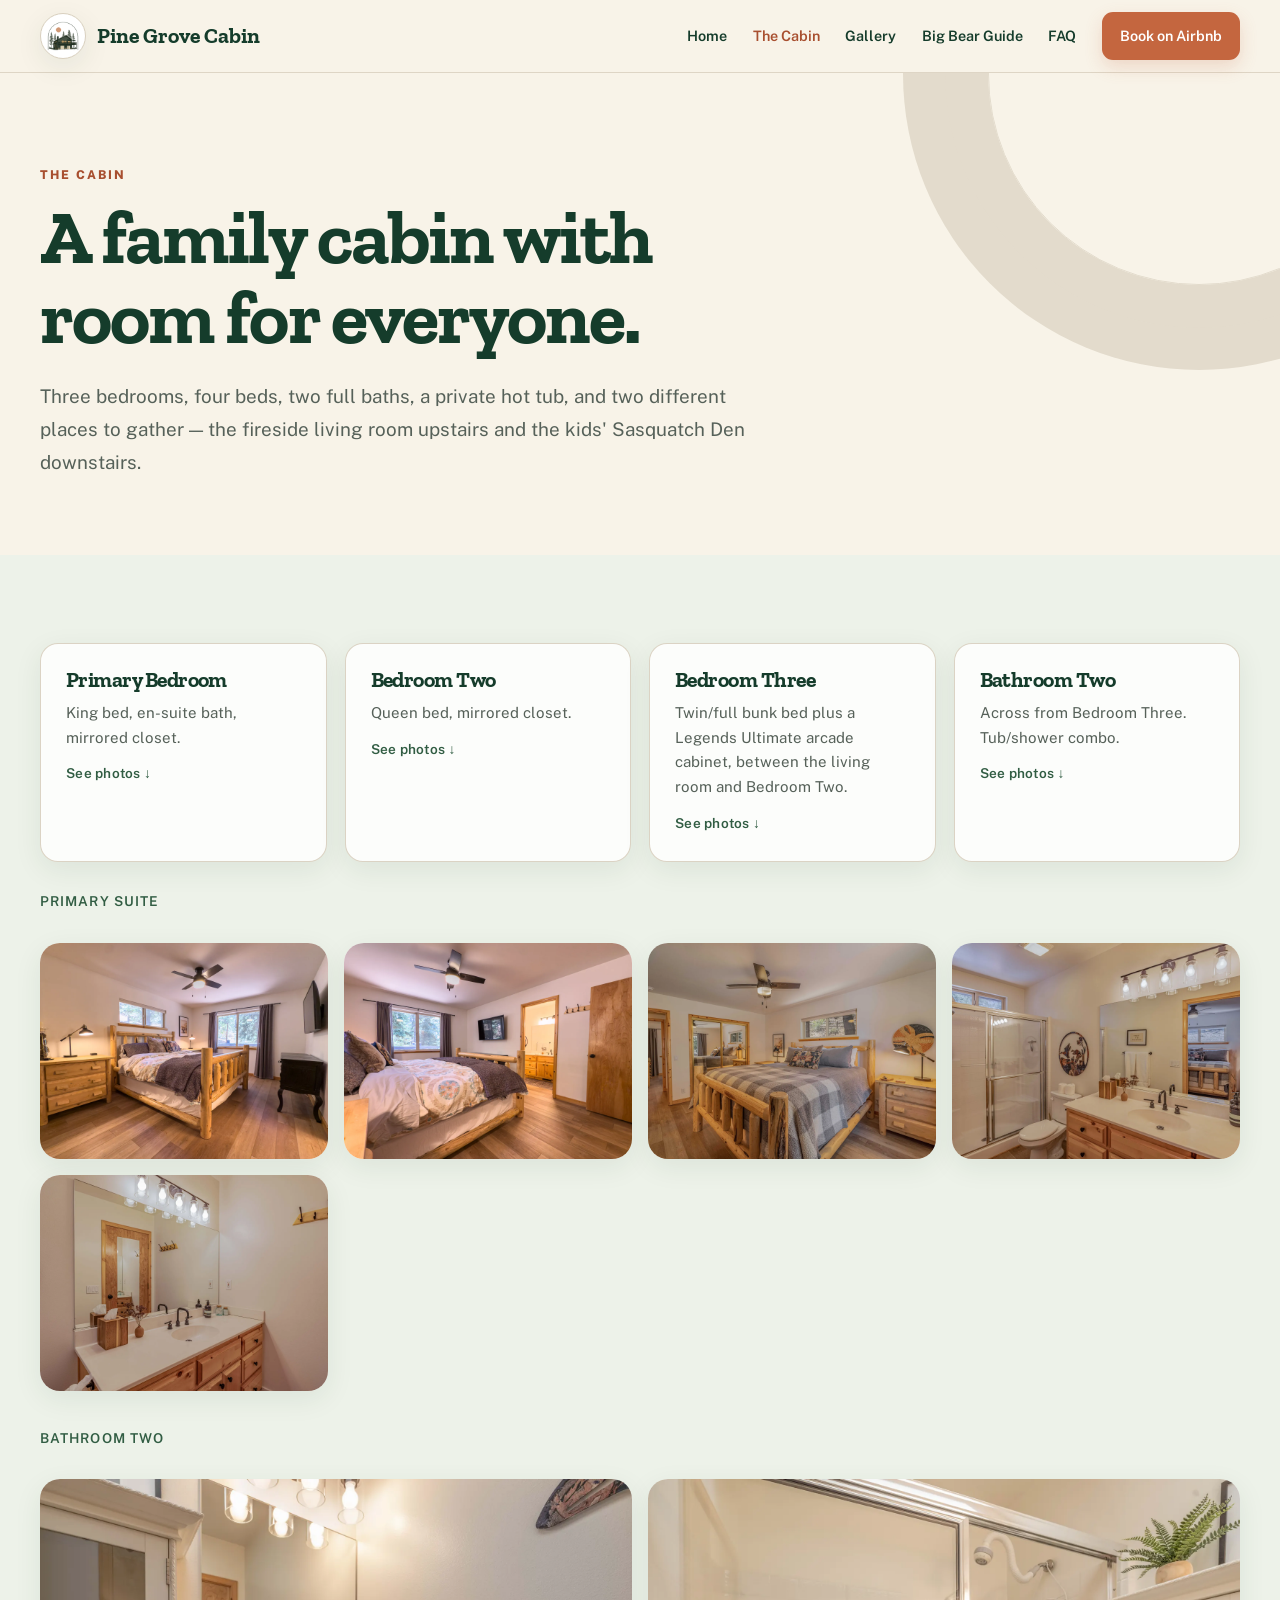
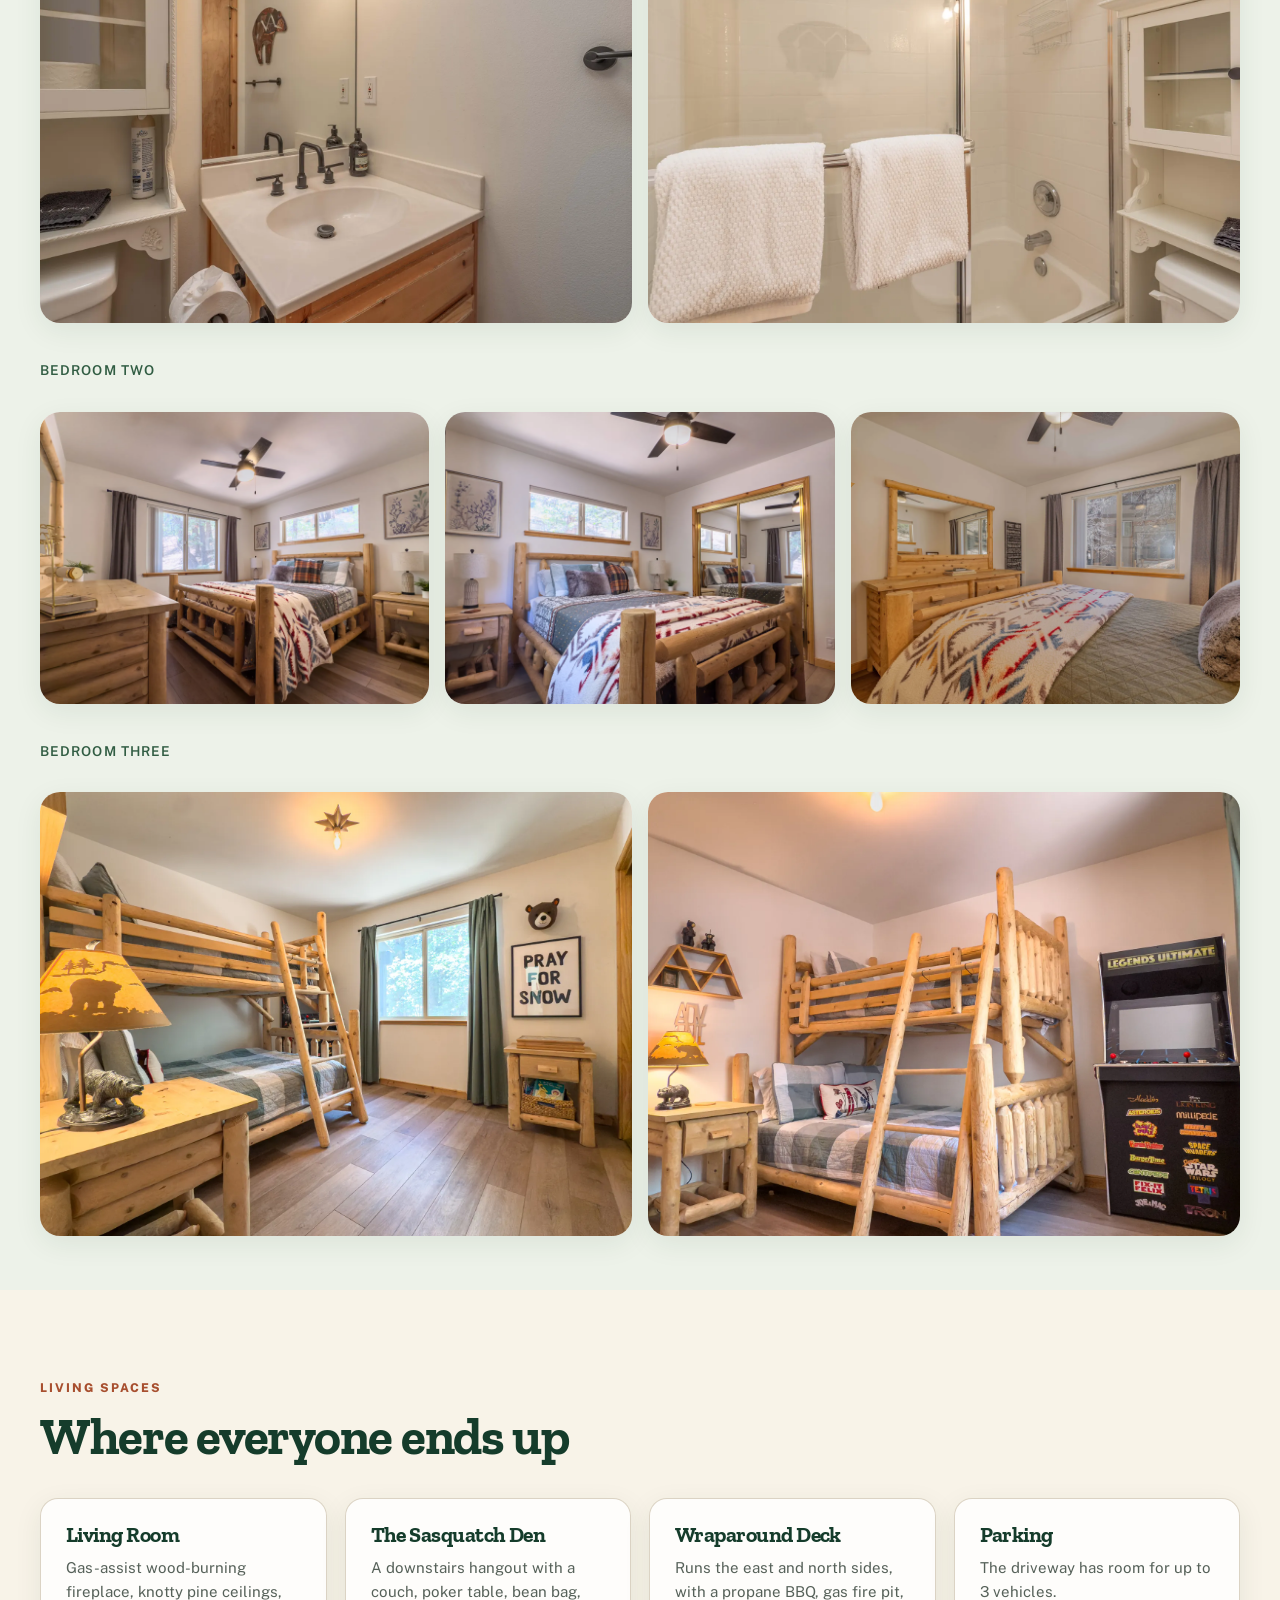
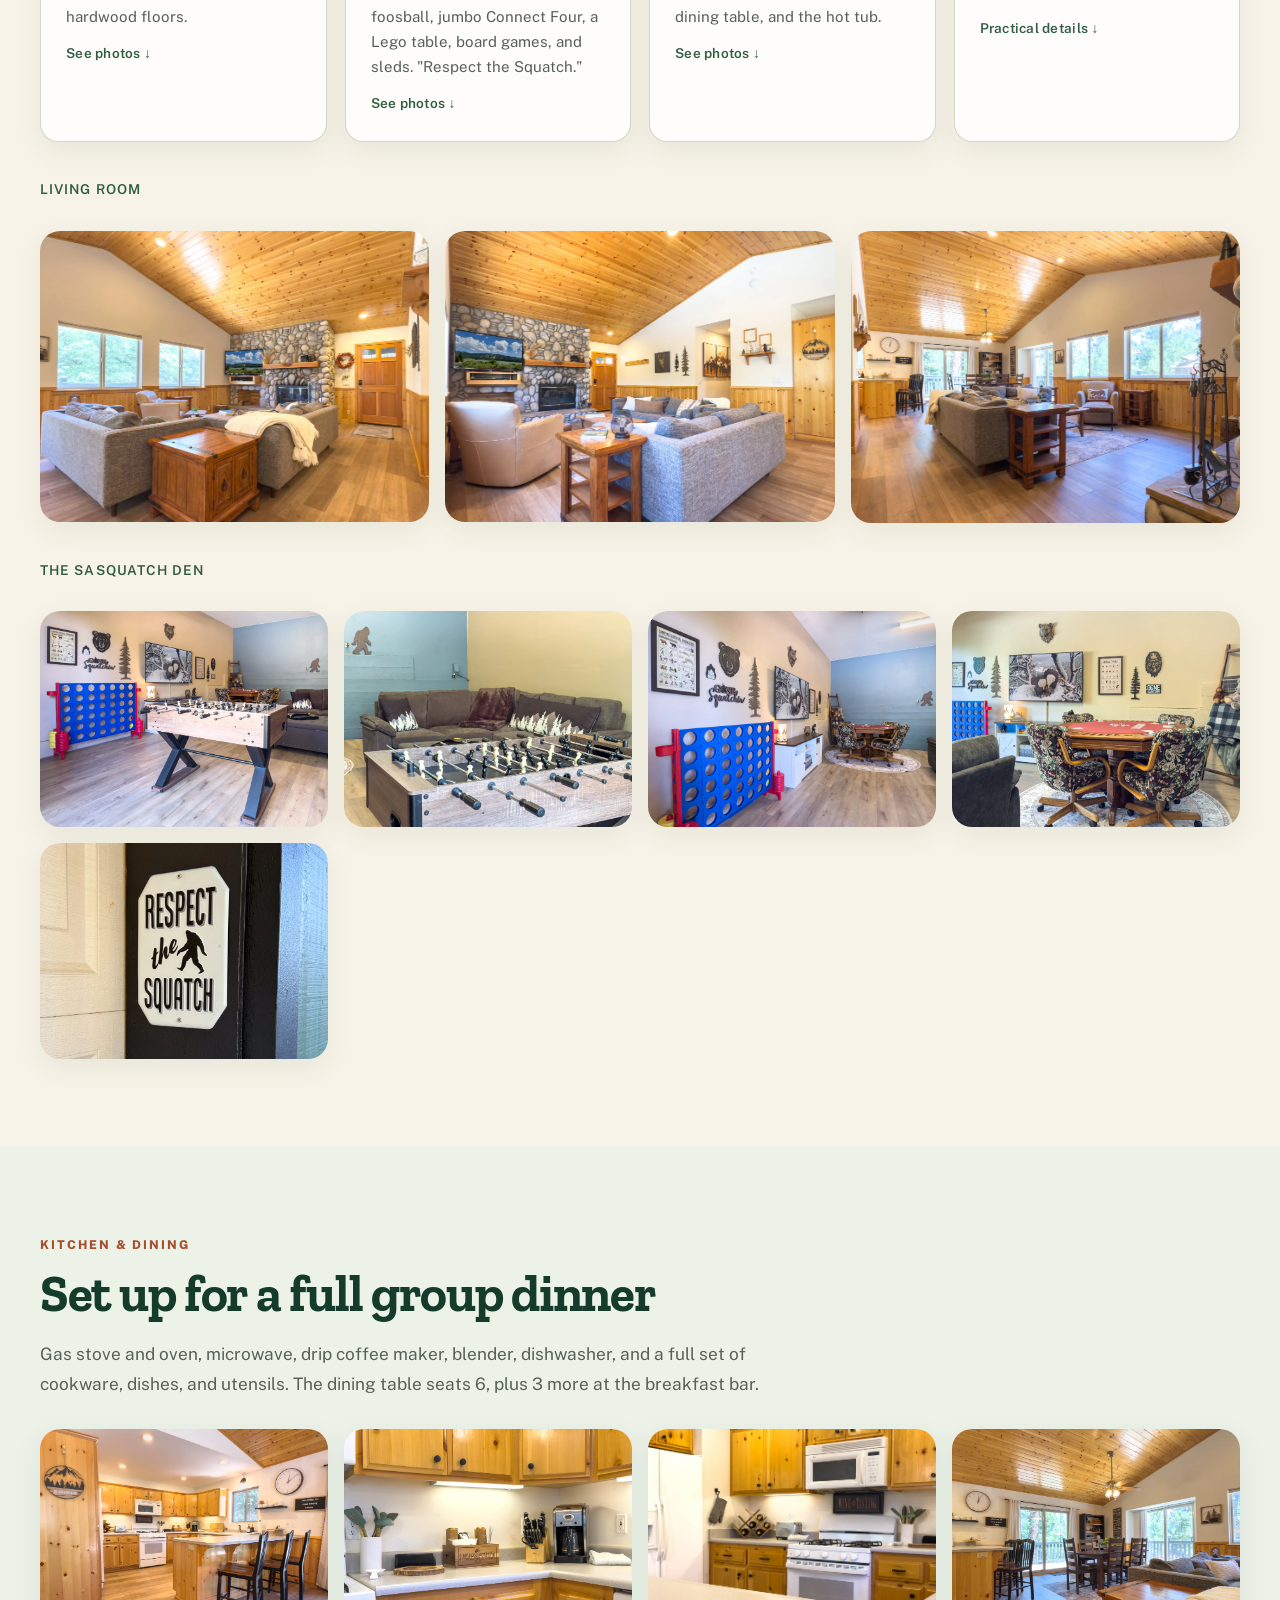
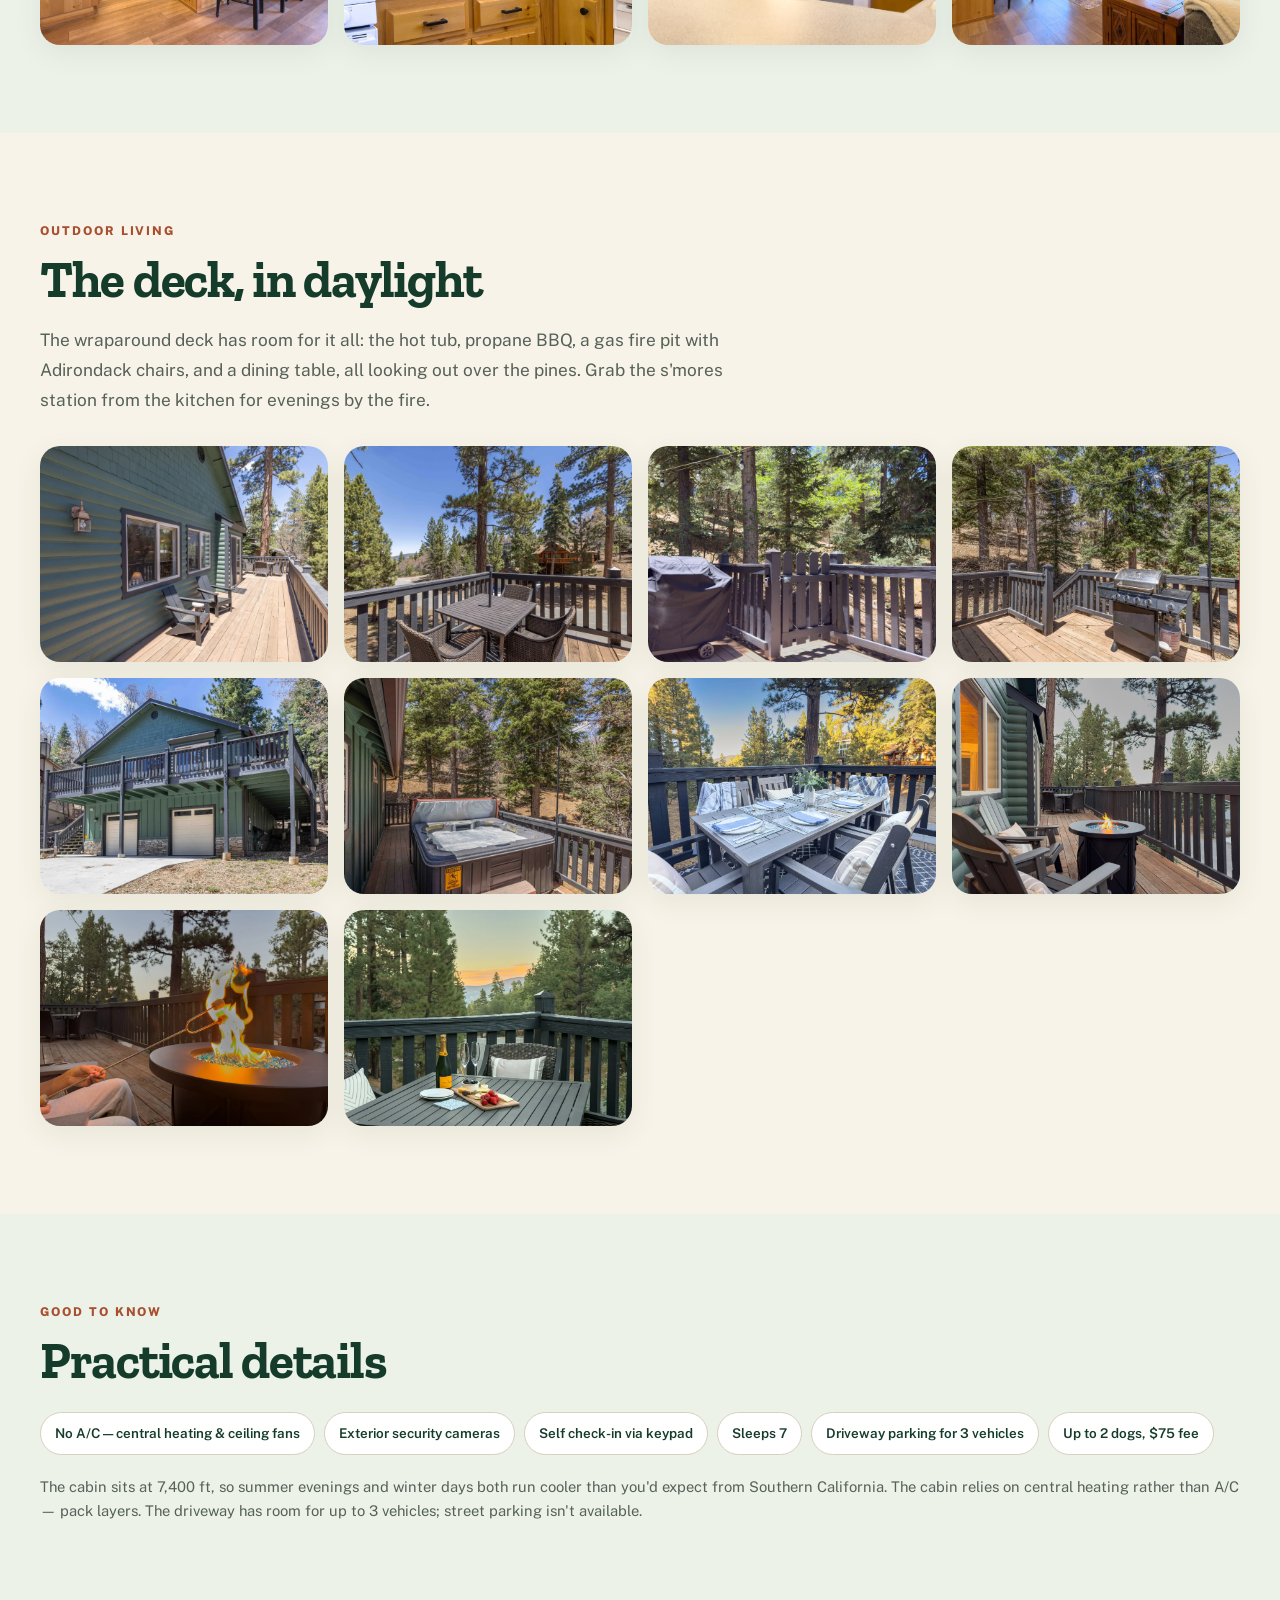
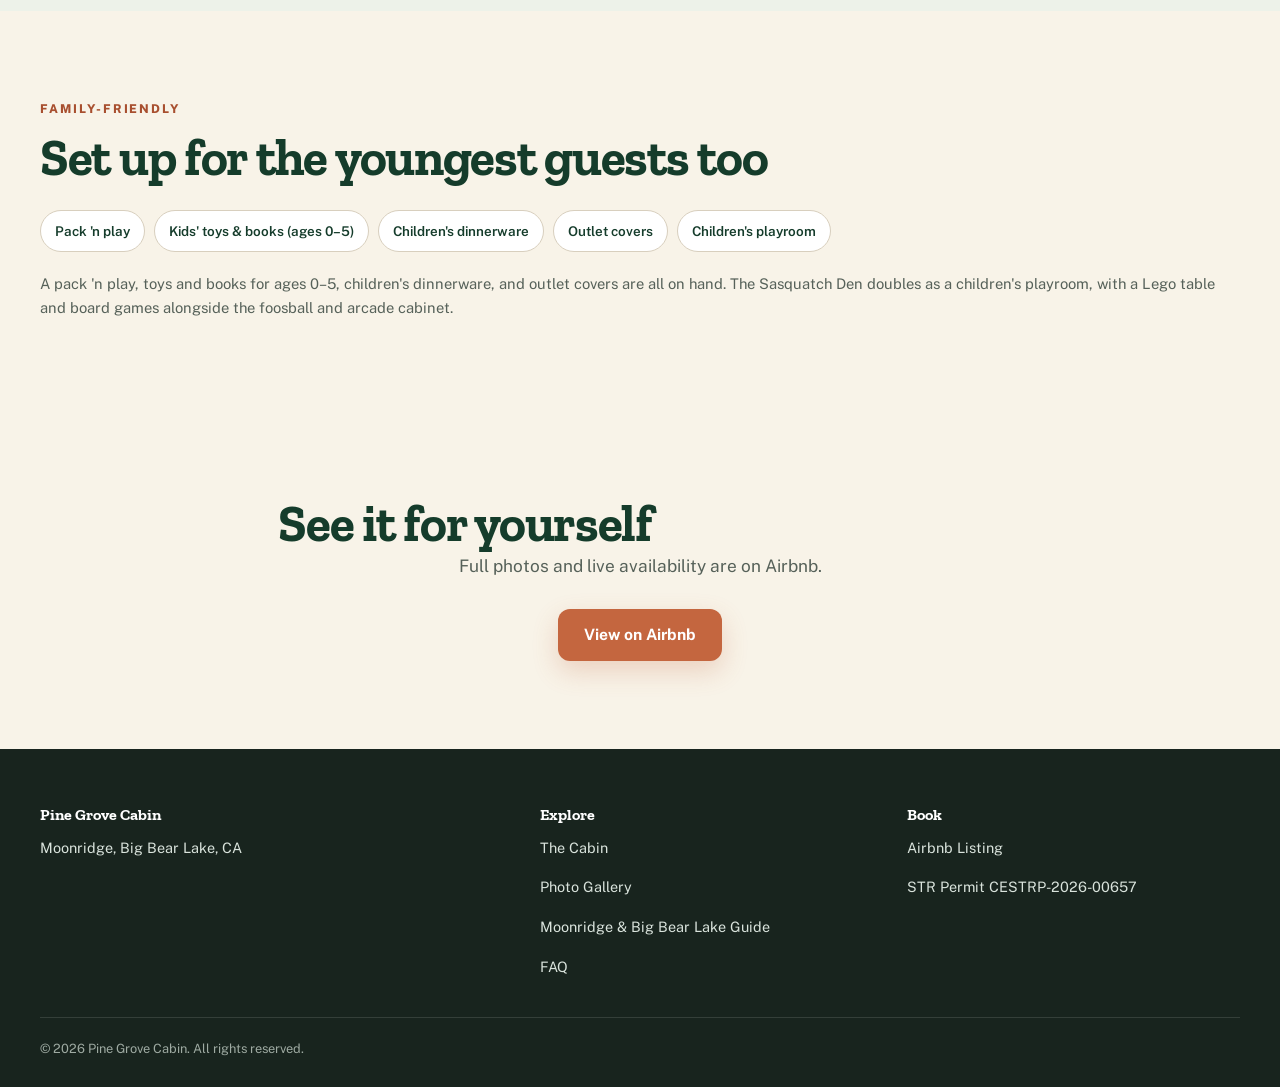
==== cabin.html @ acf41e41 "Fix deck photo alt text and filenames; add fire pit and s'mores copy to cabin page Co-Authored-By: C" ====
<!DOCTYPE html>
<html lang="en">
<head>
<meta charset="UTF-8">
<meta name="viewport" content="width=device-width, initial-scale=1.0">
<title>Family Cabin Rooms &amp; Amenities | Pine Grove Cabin</title>
<meta name="description" content="Explore Pine Grove Cabin's 3 bedrooms, 2 baths, private hot tub, fireplace, family amenities, and Sasquatch Den kids' game room in Moonridge.">
<link rel="canonical" href="https://pinegrovebigbear.com/cabin.html">
<link rel="icon" type="image/png" href="img/favicon-32.png" sizes="32x32">
<link rel="icon" type="image/png" href="img/favicon-16.png" sizes="16x16">
<link rel="apple-touch-icon" href="img/apple-touch-icon.png">
<meta name="theme-color" content="#153C2B">
<meta property="og:type" content="website">
<meta property="og:site_name" content="Pine Grove Cabin">
<meta property="og:title" content="Family Cabin Amenities &amp; Rooms | Pine Grove Cabin">
<meta property="og:description" content="Three bedrooms, two baths, a private hot tub, fireside living room, family amenities, and a dedicated kids' game den in Moonridge.">
<meta property="og:url" content="https://pinegrovebigbear.com/cabin.html">
<meta property="og:image" content="https://pinegrovebigbear.com/img/exterior.webp">
<meta name="twitter:card" content="summary_large_image">
<meta name="twitter:title" content="Family Cabin Amenities &amp; Rooms | Pine Grove Cabin">
<meta name="twitter:description" content="Three bedrooms, two baths, a private hot tub, fireside living room, family amenities, and a dedicated kids' game den in Moonridge.">
<meta name="twitter:image" content="https://pinegrovebigbear.com/img/exterior.webp">
<link rel="stylesheet" href="styles.css">
</head>
<body class="page-cabin">
<a class="skip-link" href="#main-content">Skip to main content</a>

<header class="site-header">
  <div class="wrap">
    <a href="index.html" class="brand">
<span class="brand-mark-badge"><img class="brand-mark" src="img/logo-icon.png" alt="Pine Grove Cabin logo"></span>
      Pine Grove Cabin
    </a>
    <nav class="main-nav" id="primary-nav" aria-label="Primary">
      <a href="index.html">Home</a>
      <a href="cabin.html" class="current">The Cabin</a>
      <a href="gallery.html">Gallery</a>
      <a href="guide.html">Big Bear Guide</a>
      <a href="faq.html">FAQ</a>
      <a href="https://airbnb.com/h/pinegrovebigbear" class="btn-book-nav" target="_blank" rel="noopener">Book on Airbnb</a>
    </nav>
    <button class="mobile-toggle" aria-controls="primary-nav" aria-expanded="false" aria-label="Toggle navigation menu">☰</button>
  </div>
</header>

<main id="main-content">
<section class="page-intro">
  <div class="wrap">
    <span class="eyebrow">The Cabin</span>
    <h1>A family cabin with room for everyone.</h1>
    <p class="lede">Three bedrooms, four beds, two full baths, a private hot tub, and two different places to gather — the fireside living room upstairs and the kids' Sasquatch Den downstairs.</p>
  </div>
</section>

<section class="section-alt section-tight">
  <div class="wrap">
    <div class="card-grid">
      <a class="card card-link" href="#primary-suite">
        <h3>Primary Bedroom</h3>
        <p>King bed, en-suite bath, mirrored closet.</p>
        <span class="card-link-cta">See photos <span aria-hidden="true">&darr;</span></span>
      </a>
      <a class="card card-link" href="#bedroom-two">
        <h3>Bedroom Two</h3>
        <p>Queen bed, mirrored closet.</p>
        <span class="card-link-cta">See photos <span aria-hidden="true">&darr;</span></span>
      </a>
      <a class="card card-link" href="#bedroom-three">
        <h3>Bedroom Three</h3>
        <p>Twin/full bunk bed plus a Legends Ultimate arcade cabinet, between the living room and Bedroom Two.</p>
        <span class="card-link-cta">See photos <span aria-hidden="true">&darr;</span></span>
      </a>
      <a class="card card-link" href="#bathroom-two">
        <h3>Bathroom Two</h3>
        <p>Across from Bedroom Three. Tub/shower combo.</p>
        <span class="card-link-cta">See photos <span aria-hidden="true">&darr;</span></span>
      </a>
    </div>
    <p id="primary-suite" class="jump-target" style="margin-top:28px; font-size:0.85rem; font-weight:600; color:var(--pine-mid); text-transform:uppercase; letter-spacing:0.08em;">Primary Suite</p>
    <div class="photo-grid-mini">
      <div class="photo-block">
        <img src="img/bedroom-primary.webp" alt="Primary bedroom at Pine Grove Cabin with a king log bed, ceiling fan, dresser, and forest-view windows" loading="lazy">
      </div>
      <div class="photo-block">
        <img src="img/bedroom-primary-2.webp" alt="Primary bedroom at Pine Grove Cabin showing the king log bed, dresser, and en-suite doorway" loading="lazy">
      </div>
      <div class="photo-block">
        <img src="img/bedroom-primary-3.webp" alt="Primary bedroom at Pine Grove Cabin with mountain artwork, reading lamp, and woven wall decor" loading="lazy">
      </div>
      <div class="photo-block">
        <img src="img/bathroom-primary-1.webp" alt="Primary en-suite bathroom at Pine Grove Cabin with a glass shower, soaking tub area, and vanity light bar" loading="lazy">
      </div>
      <div class="photo-block">
        <img src="img/bathroom-primary-2.webp" alt="Primary en-suite bathroom vanity at Pine Grove Cabin with knotty pine cabinetry and dual faucets" loading="lazy">
      </div>
    </div>

    <p id="bathroom-two" class="jump-target" style="margin-top:36px; font-size:0.85rem; font-weight:600; color:var(--pine-mid); text-transform:uppercase; letter-spacing:0.08em;">Bathroom Two</p>
    <div class="photo-grid-mini">
      <div class="photo-block">
        <img src="img/bathroom-two-1.webp" alt="Bathroom Two at Pine Grove Cabin with vanity sink, cabinet storage, and mountain decor" loading="lazy">
      </div>
      <div class="photo-block">
        <img src="img/bathroom-two-2.webp" alt="Bathroom Two at Pine Grove Cabin showing the tub/shower combo with glass sliding doors" loading="lazy">
      </div>
    </div>

    <p id="bedroom-two" class="jump-target" style="margin-top:36px; font-size:0.85rem; font-weight:600; color:var(--pine-mid); text-transform:uppercase; letter-spacing:0.08em;">Bedroom Two</p>
    <div class="photo-grid-mini">
      <div class="photo-block">
        <img src="img/bedroom-two-1.webp" alt="Bedroom Two at Pine Grove Cabin with a queen log bed, mountain-pattern bedding, and forest-view windows" loading="lazy">
      </div>
      <div class="photo-block">
        <img src="img/bedroom-two-2.webp" alt="Bedroom Two at Pine Grove Cabin showing the queen log bed, bedside tables, and mirrored closet doors" loading="lazy">
      </div>
      <div class="photo-block">
        <img src="img/bedroom-two-3.webp" alt="Bedroom Two at Pine Grove Cabin with a log dresser, mirror, and forest-facing window" loading="lazy">
      </div>
    </div>

    <p id="bedroom-three" class="jump-target" style="margin-top:36px; font-size:0.85rem; font-weight:600; color:var(--pine-mid); text-transform:uppercase; letter-spacing:0.08em;">Bedroom Three</p>
    <div class="photo-grid-mini">
      <div class="photo-block">
        <img src="img/bedroom-three-2.webp" alt="Bedroom Three at Pine Grove Cabin with a log bunk bed and Pray For Snow wall art" loading="lazy">
      </div>
      <div class="photo-block">
        <img src="img/bedroom-three-1.webp" alt="Bedroom Three at Pine Grove Cabin with the Legends Ultimate arcade cabinet loaded with classic games next to the log bunk bed" loading="lazy">
      </div>
    </div>
  </div>
</section>

<section>
  <div class="wrap">
    <span class="eyebrow">Living Spaces</span>
    <h2>Where everyone ends up</h2>
    <div class="card-grid">
      <a class="card card-link" href="#living-room">
        <h3>Living Room</h3>
        <p>Gas-assist wood-burning fireplace, knotty pine ceilings, hardwood floors.</p>
        <span class="card-link-cta">See photos <span aria-hidden="true">&darr;</span></span>
      </a>
      <a class="card card-link" href="#sasquatch-den">
        <h3>The Sasquatch Den</h3>
        <p>A downstairs hangout with a couch, poker table, bean bag, foosball, jumbo Connect Four, a Lego table, board games, and sleds. "Respect the Squatch."</p>
        <span class="card-link-cta">See photos <span aria-hidden="true">&darr;</span></span>
      </a>
      <a class="card card-link" href="#outdoor-living">
        <h3>Wraparound Deck</h3>
        <p>Runs the east and north sides, with a propane BBQ, gas fire pit, dining table, and the hot tub.</p>
        <span class="card-link-cta">See photos <span aria-hidden="true">&darr;</span></span>
      </a>
      <a class="card card-link" href="#good-to-know">
        <h3>Parking</h3>
        <p>The driveway has room for up to 3 vehicles.</p>
        <span class="card-link-cta">Practical details <span aria-hidden="true">&darr;</span></span>
      </a>
    </div>
    <p id="living-room" class="jump-target" style="margin-top:36px; font-size:0.85rem; font-weight:600; color:var(--pine-mid); text-transform:uppercase; letter-spacing:0.08em;">Living Room</p>
    <div class="photo-grid-mini">
      <div class="photo-block">
        <img src="img/living-room-1.webp" alt="Living room at Pine Grove Cabin with a river-rock fireplace, knotty pine ceilings, and sectional couch" loading="lazy">
      </div>
      <div class="photo-block">
        <img src="img/living-room-2.webp" alt="Living room at Pine Grove Cabin showing the stone fireplace, mounted TV, and mountain-themed wall art" loading="lazy">
      </div>
      <div class="photo-block">
        <img src="img/living-room-3.webp" alt="Open-concept living room at Pine Grove Cabin looking toward the kitchen and dining area" loading="lazy">
      </div>
    </div>

    <p id="sasquatch-den" class="jump-target" style="margin-top:36px; font-size:0.85rem; font-weight:600; color:var(--pine-mid); text-transform:uppercase; letter-spacing:0.08em;">The Sasquatch Den</p>
    <div class="photo-grid-mini">
      <div class="photo-block">
        <img src="img/sasquatch-den-v2.webp" alt="The Sasquatch Den at Pine Grove Cabin, a downstairs game room with a foosball table, jumbo Connect Four, sectional couch, and Bigfoot-themed wall decor" loading="lazy">
      </div>
      <div class="photo-block">
        <img src="img/sasquatch-den-2.webp" alt="Close-up of the foosball table and sectional couch with mountain and Bigfoot pillows in the Sasquatch Den at Pine Grove Cabin" loading="lazy">
      </div>
      <div class="photo-block">
        <img src="img/sasquatch-den-3.webp" alt="Jumbo Connect Four and Bigfoot-themed lounge area in the Sasquatch Den at Pine Grove Cabin" loading="lazy">
      </div>
      <div class="photo-block">
        <img src="img/sasquatch-den-4.webp" alt="Poker table set up with cards and chips in the Sasquatch Den at Pine Grove Cabin" loading="lazy">
      </div>
      <div class="photo-block">
        <img src="img/sasquatch-sign.webp" alt="Respect the Squatch sign at Pine Grove Cabin" loading="lazy">
      </div>
    </div>
  </div>
</section>

<section class="section-alt">
  <div class="wrap">
    <span class="eyebrow">Kitchen &amp; Dining</span>
    <h2>Set up for a full group dinner</h2>
    <p class="lede">Gas stove and oven, microwave, drip coffee maker, blender, dishwasher, and a full set of cookware, dishes, and utensils. The dining table seats 6, plus 3 more at the breakfast bar.</p>
    <div class="photo-grid-mini">
      <div class="photo-block">
        <img src="img/kitchen-1.webp" alt="Kitchen at Pine Grove Cabin with knotty pine cabinetry, white refrigerator, and gas range" loading="lazy">
      </div>
      <div class="photo-block">
        <img src="img/kitchen-2.webp" alt="Kitchen counter at Pine Grove Cabin with a s'mores station, coffee maker, and knife block" loading="lazy">
      </div>
      <div class="photo-block">
        <img src="img/kitchen-3.webp" alt="Kitchen at Pine Grove Cabin with knotty pine cabinets, refrigerator, gas range, and microwave" loading="lazy">
      </div>
      <div class="photo-block">
        <img src="img/dining-area.webp" alt="Dining table at Pine Grove Cabin seating six, next to the kitchen breakfast bar" loading="lazy">
      </div>
    </div>
  </div>
</section>

<section id="outdoor-living">
  <div class="wrap">
    <span class="eyebrow">Outdoor Living</span>
    <h2>The deck, in daylight</h2>
    <p class="lede">The wraparound deck has room for it all: the hot tub, propane BBQ, a gas fire pit with Adirondack chairs, and a dining table, all looking out over the pines. Grab the s'mores station from the kitchen for evenings by the fire.</p>
    <div class="photo-grid-mini">
      <div class="photo-block">
        <img src="img/deck-adirondack-chairs.webp" alt="Two gray Adirondack chairs on the wraparound deck beside the green log-siding wall of Pine Grove Cabin, with a wicker dining set at the far end and tall pines beyond" loading="lazy">
      </div>
      <div class="photo-block">
        <img src="img/deck-table-view.webp" alt="Wicker chairs around a dark dining table on the deck at Pine Grove Cabin, looking over the railing to tall pines, a neighboring cabin, and a mountain ridge" loading="lazy">
      </div>
      <div class="photo-block">
        <img src="img/deck-bbq.webp" alt="Covered gas grill beside the deck gate at Pine Grove Cabin, with string lights and pine trees behind" loading="lazy">
      </div>
      <div class="photo-block">
        <img src="img/deck-grill.webp" alt="Gas grill on the deck at Pine Grove Cabin with string lights overhead and a view down the forested hillside" loading="lazy">
      </div>
      <div class="photo-block">
        <img src="img/exterior-driveway.webp" alt="Pine Grove Cabin in daylight from the driveway, with the wraparound deck above two garage doors and stone trim" loading="lazy">
      </div>
      <div class="photo-block">
        <img src="img/deck-hottub-day.webp" alt="Private hot tub on the deck beside the cabin's green siding at Pine Grove Cabin, with string lights and tall pines behind" loading="lazy">
      </div>
      <div class="photo-block">
        <img src="img/deck-dining-set-1.webp" alt="Outdoor dining table set for dinner with blue napkins and glassware on the deck at Pine Grove Cabin in golden evening light" loading="lazy">
      </div>
      <div class="photo-block">
        <img src="img/deck-firepit.webp" alt="Gas fire pit table with Adirondack chairs on the wraparound deck at Pine Grove Cabin" loading="lazy">
      </div>
      <div class="photo-block">
        <img src="img/deck-firepit-smores.webp" alt="Roasting a marshmallow over the glowing fire pit on the deck at Pine Grove Cabin at dusk" loading="lazy">
      </div>
      <div class="photo-block">
        <img src="img/deck-sunset-view.webp" alt="Deck dining table at Pine Grove Cabin with champagne and a snack board, looking out over the pines toward an orange sunset behind the mountains" loading="lazy">
      </div>
    </div>
  </div>
</section>

<section id="good-to-know" class="section-alt">
  <div class="wrap">
    <span class="eyebrow">Good to Know</span>
    <h2>Practical details</h2>
    <div class="chip-row">
      <span class="chip">No A/C — central heating &amp; ceiling fans</span>
      <span class="chip">Exterior security cameras</span>
      <span class="chip">Self check-in via keypad</span>
      <span class="chip">Sleeps 7</span>
      <span class="chip">Driveway parking for 3 vehicles</span>
      <span class="chip">Up to 2 dogs, $75 fee</span>
    </div>
    <p style="margin-top:20px; color:var(--charcoal-soft); font-size:0.92rem;">The cabin sits at 7,400 ft, so summer evenings and winter days both run cooler than you'd expect from Southern California. The cabin relies on central heating rather than A/C — pack layers. The driveway has room for up to 3 vehicles; street parking isn't available.</p>
  </div>
</section>

<section>
  <div class="wrap">
    <span class="eyebrow">Family-Friendly</span>
    <h2>Set up for the youngest guests too</h2>
    <div class="chip-row">
      <span class="chip">Pack 'n play</span>
      <span class="chip">Kids' toys &amp; books (ages 0–5)</span>
      <span class="chip">Children's dinnerware</span>
      <span class="chip">Outlet covers</span>
      <span class="chip">Children's playroom</span>
    </div>
    <p style="margin-top:20px; color:var(--charcoal-soft); font-size:0.92rem;">A pack 'n play, toys and books for ages 0–5, children's dinnerware, and outlet covers are all on hand. The Sasquatch Den doubles as a children's playroom, with a Lego table and board games alongside the foosball and arcade cabinet.</p>
  </div>
</section>

<section style="text-align:center;">
  <div class="wrap">
    <h2>See it for yourself</h2>
    <p class="lede" style="margin:0 auto 28px;">Full photos and live availability are on Airbnb.</p>
    <a href="https://airbnb.com/h/pinegrovebigbear" class="btn btn-primary" target="_blank" rel="noopener">View on Airbnb</a>
  </div>
</section>

</main>

<footer>
  <div class="wrap">
    <div>
      <h4>Pine Grove Cabin</h4>
      <p>Moonridge, Big Bear Lake, CA</p>
    </div>
    <div>
      <h4>Explore</h4>
      <p><a href="cabin.html">The Cabin</a></p>
      <p><a href="gallery.html">Photo Gallery</a></p>
      <p><a href="guide.html">Moonridge &amp; Big Bear Lake Guide</a></p>
      <p><a href="faq.html">FAQ</a></p>
    </div>
    <div>
      <h4>Book</h4>
      <p><a href="https://airbnb.com/h/pinegrovebigbear" target="_blank" rel="noopener">Airbnb Listing</a></p>
      <p>STR Permit CESTRP-2026-00657</p>
    </div>
  </div>
  <div class="wrap footer-bottom">© 2026 Pine Grove Cabin. All rights reserved.</div>
</footer>

<script src="js/nav.js"></script>
</body>
</html>
---- styles.css ----
/* Pine Grove Cabin — photo-first family mountain design */
@import url('https://fonts.googleapis.com/css2?family=Zilla+Slab:wght@500;600;700&family=Public+Sans:wght@400;500;600;700&display=swap');

:root {
  --pine-deep: #153c2b;
  --pine-mid: #315d43;
  --pine-soft: #dfe9df;
  --pine-pale: #edf2e9;
  --terracotta: #c4663f;
  --terracotta-dark: #a84f2f;
  --amber: #dda94b;
  --parchment: #f8f3e8;
  --parchment-deep: #eee5d5;
  --charcoal: #223029;
  --charcoal-soft: #566159;
  --line: #d8cfbe;
  --white: #fff;
  --shadow: 0 18px 50px rgba(21, 60, 43, 0.10);
  --shadow-soft: 0 8px 28px rgba(21, 60, 43, 0.08);
  --font-display: 'Zilla Slab', Georgia, serif;
  --font-body: 'Public Sans', -apple-system, BlinkMacSystemFont, sans-serif;
  --max-w: 1200px;
  --radius: 18px;
}

* { box-sizing: border-box; margin: 0; padding: 0; }
html { scroll-behavior: smooth; }
body {
  font-family: var(--font-body);
  color: var(--charcoal);
  background: var(--parchment);
  line-height: 1.65;
  -webkit-font-smoothing: antialiased;
}

h1, h2, h3, h4 {
  font-family: var(--font-display);
  color: var(--pine-deep);
  font-weight: 700;
  line-height: 1.05;
  letter-spacing: -0.025em;
}
h1 { font-size: clamp(3rem, 6vw, 5.6rem); }
h2 { font-size: clamp(2.15rem, 4vw, 3.45rem); max-width: 850px; }
h3 { font-size: 1.35rem; }
p + p { margin-top: 1rem; }
a { color: var(--terracotta-dark); text-decoration: none; }
a:hover { text-decoration: underline; }
a:focus-visible, button:focus-visible { outline: 3px solid var(--amber); outline-offset: 3px; }
img { display: block; max-width: 100%; }

.skip-link {
  position: fixed; left: 16px; top: -60px; z-index: 100;
  background: var(--white); color: var(--pine-deep); padding: 12px 16px; border-radius: 8px;
}
.skip-link:focus { top: 16px; }
.wrap { width: min(100% - 48px, var(--max-w)); margin-inline: auto; }

/* Header */
.site-header {
  position: sticky; top: 0; z-index: 50;
  padding: 12px 0;
  background: rgba(248, 243, 232, 0.94);
  border-bottom: 1px solid rgba(216, 207, 190, 0.82);
  backdrop-filter: blur(16px);
}
.site-header .wrap { display: flex; align-items: center; justify-content: space-between; gap: 24px; }
.brand { display: inline-flex; align-items: center; gap: 11px; color: var(--pine-deep); font: 700 1.35rem var(--font-display); }
.brand:hover { text-decoration: none; }
.brand-mark-badge {
  width: 46px; height: 46px; border-radius: 50%; flex: 0 0 auto;
  display: grid; place-items: center; background: var(--white); border: 1px solid var(--line);
  box-shadow: var(--shadow-soft);
}
.brand-mark { width: 34px; height: 34px; object-fit: contain; }
nav.main-nav { display: flex; align-items: center; gap: clamp(14px, 2vw, 28px); }
nav.main-nav a { color: var(--pine-deep); font-size: 0.9rem; font-weight: 600; }
nav.main-nav a:hover { color: var(--terracotta-dark); text-decoration: none; }
nav.main-nav a.current { color: var(--terracotta-dark); }
.btn-book-nav {
  background: var(--terracotta); color: var(--white) !important;
  padding: 12px 18px; border-radius: 11px; box-shadow: 0 7px 18px rgba(196, 102, 63, .2);
}
.btn-book-nav:hover { background: var(--terracotta-dark); }
.mobile-toggle { display: none; border: 0; background: transparent; color: var(--pine-deep); font-size: 1.65rem; cursor: pointer; }

/* Buttons */
.btn {
  display: inline-flex; align-items: center; justify-content: center; min-height: 52px;
  padding: 13px 24px; border: 2px solid transparent; border-radius: 12px;
  font: 700 0.98rem var(--font-body); cursor: pointer; transition: transform .2s ease, background .2s ease;
}
.btn:hover { transform: translateY(-2px); text-decoration: none; }
.btn-primary { background: var(--terracotta); color: var(--white); box-shadow: 0 10px 26px rgba(196, 102, 63, .24); }
.btn-primary:hover { background: var(--terracotta-dark); }
.btn-outline { border-color: var(--pine-deep); color: var(--pine-deep); background: transparent; }
.btn-outline:hover { background: var(--pine-deep); color: var(--white); }

/* Home hero */
.hero {
  width: min(calc(100% - 36px), 1480px);
  min-height: min(760px, calc(100vh - 96px));
  margin: 18px auto 0; padding: 76px 0 62px;
  position: relative; overflow: hidden; display: flex; align-items: end;
  border-radius: 28px; background: var(--pine-deep); color: var(--white);
  box-shadow: var(--shadow);
}
.hero-photo { position: absolute; inset: 0; width: 100%; height: 100%; object-fit: cover; }
.hero-gradient {
  position: absolute; inset: 0; z-index: 1;
  background: linear-gradient(90deg, rgba(11, 42, 28, .92) 0%, rgba(14, 51, 35, .7) 48%, rgba(15, 54, 37, .12) 100%);
}
.hero-topo { display: none; }
.hero .wrap { position: relative; z-index: 2; }
.hero-content { max-width: 820px; }
.hero-eyebrow, .eyebrow {
  display: block; margin-bottom: 12px; color: var(--terracotta-dark);
  font-size: .76rem; font-weight: 800; letter-spacing: .16em; text-transform: uppercase;
}
.hero-eyebrow { display: inline-block; color: var(--pine-deep); background: var(--amber); padding: 8px 13px; border-radius: 999px; }
.hero h1 { color: var(--white); max-width: 920px; margin: 20px 0 24px; text-wrap: balance; }
.hero p.lede { color: #f2f3ed; max-width: 700px; font-size: clamp(1.05rem, 1.6vw, 1.25rem); }
.hero-cta-row { display: flex; flex-wrap: wrap; gap: 14px; margin-top: 30px; }
.hero .btn-outline { color: var(--white); border-color: rgba(255,255,255,.8); background: rgba(17, 48, 34, .26); }
.hero .btn-outline:hover { background: var(--white); color: var(--pine-deep); }
.hero-pin-label {
  display: inline-flex; align-items: center; gap: 9px; margin-top: 26px;
  padding: 10px 14px; border: 1px solid rgba(255,255,255,.22); border-radius: 999px;
  background: rgba(14, 48, 33, .56); color: var(--white); font-size: .86rem;
  backdrop-filter: blur(8px);
}
.hero-facts {
  display: grid; grid-template-columns: repeat(4, minmax(92px, 1fr)); gap: 10px;
  max-width: 620px; margin-top: 26px;
}
.hero-fact { padding: 13px 15px; border-radius: 13px; background: rgba(248,243,232,.92); color: var(--pine-deep); }
.hero-fact strong { display: block; font: 700 1.55rem var(--font-display); line-height: 1; }
.hero-fact span { font-size: .73rem; font-weight: 700; text-transform: uppercase; letter-spacing: .05em; }

/* Secondary page mastheads */
.page-intro {
  position: relative; overflow: hidden; padding: 92px 0 76px !important;
  background: var(--parchment);
}
.page-intro::after {
  content: ''; position: absolute; width: 420px; height: 420px; right: -130px; top: -210px;
  border: 1px solid var(--line); border-radius: 50%; box-shadow: 0 0 0 42px transparent, 0 0 0 43px var(--line), 0 0 0 84px transparent, 0 0 0 85px var(--line);
  opacity: .65; pointer-events: none;
}
.page-intro .wrap { position: relative; z-index: 1; }
.page-intro h1 { max-width: 950px; margin: 12px 0 22px; text-wrap: balance; }
.page-intro .lede { font-size: 1.18rem; }

/* Sections and content */
section { padding: 88px 0; }
.section-tight { padding: 54px 0; }
.section-alt { background: var(--pine-pale); }
.section-dark { background: var(--pine-deep); color: #dfe9df; position: relative; overflow: hidden; }
.section-dark::after {
  content: ''; position: absolute; width: 360px; height: 360px; right: -170px; bottom: -190px;
  border: 1px solid rgba(255,255,255,.12); border-radius: 50%; box-shadow: 0 0 0 46px transparent, 0 0 0 47px rgba(255,255,255,.1), 0 0 0 92px transparent, 0 0 0 93px rgba(255,255,255,.08);
}
.section-dark h2, .section-dark h3 { color: var(--white); }
.section-dark .eyebrow { color: var(--amber); }
.section-dark .wrap { position: relative; z-index: 1; }
.lede { max-width: 720px; margin-top: 18px; color: var(--charcoal-soft); font-size: 1.08rem; line-height: 1.75; }
.section-dark .lede { color: #d9e3dc !important; }
.contour-rule { display: none; }

.home-overview .wrap { display: grid; grid-template-columns: .85fr 1.15fr; gap: clamp(40px, 7vw, 90px); align-items: start; }
.home-overview .overview-copy { position: sticky; top: 110px; }
.home-overview .overview-content .photo-block { margin-top: 0; }
.home-overview .overview-content .photo-block img { width: 100%; aspect-ratio: 1.54 / 1; object-fit: cover; }
.home-overview .chip-row { margin-bottom: 30px; }
.feature-heading { max-width: 760px; }

.card-grid { display: grid; grid-template-columns: repeat(auto-fit, minmax(230px, 1fr)); gap: 18px; margin-top: 34px; }
.card {
  background: rgba(255,255,255,.82); border: 1px solid rgba(216,207,190,.9); border-radius: var(--radius);
  padding: 25px; box-shadow: var(--shadow-soft);
}
.card h3 { margin-bottom: 9px; }
a.card-link { display: block; color: inherit; text-decoration: none; transition: transform .2s ease, border-color .2s ease, box-shadow .2s ease; }
a.card-link:hover { transform: translateY(-3px); border-color: var(--pine-mid); text-decoration: none; }
.card-link-cta { display: inline-block; margin-top: 12px; color: var(--pine-mid); font-size: .85rem; font-weight: 600; letter-spacing: .02em; }
a.card-link:hover .card-link-cta { text-decoration: underline; }
.jump-target, section[id] { scroll-margin-top: 84px; }
.card p { color: var(--charcoal-soft); font-size: .94rem; }
.section-dark .card { background: rgba(255,255,255,.08); border-color: rgba(255,255,255,.15); box-shadow: none; }
.section-dark .card p { color: #d9e3dc; }

.chip-row { display: flex; flex-wrap: wrap; gap: 9px; margin-top: 25px; }
.chip {
  padding: 9px 14px; border: 1px solid var(--line); border-radius: 999px;
  background: var(--white); color: var(--pine-deep); font-size: .84rem; font-weight: 600;
}

.feature-split { display: grid; grid-template-columns: .9fr 1.1fr; align-items: center; gap: clamp(36px, 7vw, 84px); }
.feature-split .photo-grid-2 { margin-top: 0; }
.feature-copy .card-grid { grid-template-columns: 1fr 1fr; }

.quick-answers { background: var(--parchment-deep); }
.answer-grid { display: grid; grid-template-columns: repeat(3, 1fr); gap: 16px; margin-top: 34px; }
.answer-card { background: var(--parchment); border-top: 4px solid var(--pine-mid); padding: 24px; border-radius: 0 0 15px 15px; }
.answer-card h3 { margin-bottom: 10px; font-size: 1.2rem; }
.answer-card p { color: var(--charcoal-soft); font-size: .93rem; }

.booking-band { text-align: left; }
.booking-band .wrap { display: flex; align-items: center; justify-content: space-between; gap: 38px; }
.booking-band .lede { margin-bottom: 0 !important; }
.booking-band .booking-actions { flex: 0 0 auto; text-align: center; }

/* Photos */
.photo-block { margin-top: 34px; overflow: hidden; border-radius: 20px; background: var(--white); box-shadow: var(--shadow-soft); }
.photo-block img { width: 100%; height: auto; }
.photo-caption { padding: 12px 16px; border-top: 1px solid var(--line); color: var(--charcoal-soft); font-size: .83rem; }
.photo-grid-2 { display: grid; grid-template-columns: 1fr 1fr; gap: 18px; margin-top: 34px; }
.photo-grid-2 .photo-block, .photo-grid-mini .photo-block { margin-top: 0; }
.photo-grid-mini { display: grid; grid-template-columns: repeat(auto-fit, minmax(230px, 1fr)); gap: 16px; margin-top: 30px; align-items: start; }
.photo-grid-mini img { width: 100%; aspect-ratio: 4 / 3; object-fit: cover; transition: transform .35s ease; }
.photo-grid-mini .photo-block:hover img { transform: scale(1.025); }
.photo-grid-mini.grid-2x2 { grid-template-columns: repeat(2, 1fr); }
.page-gallery .photo-grid-mini { grid-template-columns: repeat(12, 1fr); }
.page-gallery .photo-grid-mini .photo-block { grid-column: span 4; }
.page-gallery .photo-grid-mini .photo-block { align-self: start; background: transparent; }
.gallery-label { font: 700 1.25rem var(--font-display); color: var(--pine-deep); letter-spacing: -.01em; }
.gallery-label-spaced { margin-top: 46px; }

/* FAQ */
.faq-item { margin-bottom: 12px; padding: 24px 26px; border: 1px solid var(--line); border-radius: 15px; background: rgba(255,255,255,.68); }
.faq-item h3 { margin-bottom: 8px; font-size: 1.14rem; }
.faq-item p { color: var(--charcoal-soft); }

/* Footer */
footer { padding: 58px 0 28px; background: #18241e; color: #d9e3dc; font-size: .9rem; }
footer .wrap { display: grid; grid-template-columns: 1.4fr 1fr 1fr; gap: 34px; }
footer h4 { margin-bottom: 12px; color: var(--white); font-size: 1rem; letter-spacing: 0; }
footer a { color: #d9e3dc; }
footer a:hover { color: var(--amber); }
.footer-bottom { margin-top: 38px; padding-top: 20px; border-top: 1px solid rgba(255,255,255,.12); color: #9eaaa2; font-size: .8rem; }
.permit-badge { display: inline-block; padding: 8px 13px; border: 1px solid var(--line); border-radius: 999px; background: var(--white); color: var(--charcoal-soft); font-size: .78rem; }

@media (max-width: 980px) {
  nav.main-nav { gap: 14px; }
  nav.main-nav a { font-size: .8rem; }
  .home-overview .wrap, .feature-split { grid-template-columns: 1fr; }
  .home-overview .overview-copy { position: static; }
  .answer-grid { grid-template-columns: 1fr 1fr; }
}

@media (max-width: 760px) {
  .wrap { width: min(100% - 38px, var(--max-w)); }
  .site-header { padding: 9px 0; }
  .brand { font-size: 1.15rem; }
  .brand-mark-badge { width: 40px; height: 40px; }
  .brand-mark { width: 30px; height: 30px; }
  nav.main-nav {
    display: none; position: absolute; top: 100%; left: 0; right: 0;
    flex-direction: column; align-items: stretch; gap: 0; padding: 10px 20px 22px;
    background: rgba(248,243,232,.98); border-bottom: 1px solid var(--line); box-shadow: var(--shadow-soft);
  }
  nav.main-nav.is-open { display: flex; }
  nav.main-nav a { width: 100%; padding: 12px 4px; font-size: .95rem; }
  nav.main-nav .btn-book-nav { width: 100%; margin-top: 9px; text-align: center; }
  .mobile-toggle { display: block; }

  h1 { font-size: clamp(2.7rem, 13vw, 4.2rem); }
  h2 { font-size: clamp(2rem, 10vw, 2.9rem); }
  section { padding: 66px 0; }
  .section-tight { padding: 46px 0; }

  .hero {
    width: calc(100% - 20px); min-height: 760px; margin-top: 10px; padding: 54px 0 38px;
    border-radius: 22px; align-items: end;
  }
  .hero-gradient { background: linear-gradient(0deg, rgba(11,42,28,.92) 0%, rgba(11,42,28,.62) 55%, rgba(11,42,28,.04) 100%); }
  .hero h1 { font-size: clamp(2.75rem, 12vw, 4rem); }
  .hero p.lede { font-size: 1rem; line-height: 1.65; }
  .hero-cta-row { flex-direction: column; }
  .hero-cta-row .btn { width: 100%; }
  .hero-facts { grid-template-columns: repeat(4, 1fr); gap: 8px; }
  .hero-fact { padding: 11px 8px; text-align: center; }
  .hero-fact span { font-size: .62rem; letter-spacing: .03em; }
  .hero-pin-label { display: none; }

  .page-intro { padding: 70px 0 58px !important; }
  .page-intro::after { width: 260px; height: 260px; }
  .page-intro .lede { font-size: 1.05rem; }

  .feature-copy .card-grid, .answer-grid { grid-template-columns: 1fr; }
  .booking-band .wrap { align-items: stretch; flex-direction: column; }
  .booking-band .booking-actions .btn { width: 100%; }
  .photo-grid-2 { grid-template-columns: 1fr; }
  .page-gallery .photo-grid-mini { grid-template-columns: 1fr 1fr; }
  .page-gallery .photo-grid-mini .photo-block { grid-column: auto; }
  footer .wrap { grid-template-columns: 1fr; gap: 26px; }
}

@media (max-width: 430px) {
  .photo-grid-mini.grid-2x2 { grid-template-columns: 1fr; }
  .page-gallery .photo-grid-mini { grid-template-columns: 1fr; }
}

@media (prefers-reduced-motion: reduce) {
  html { scroll-behavior: auto; }
  *, *::before, *::after { transition: none !important; }
}
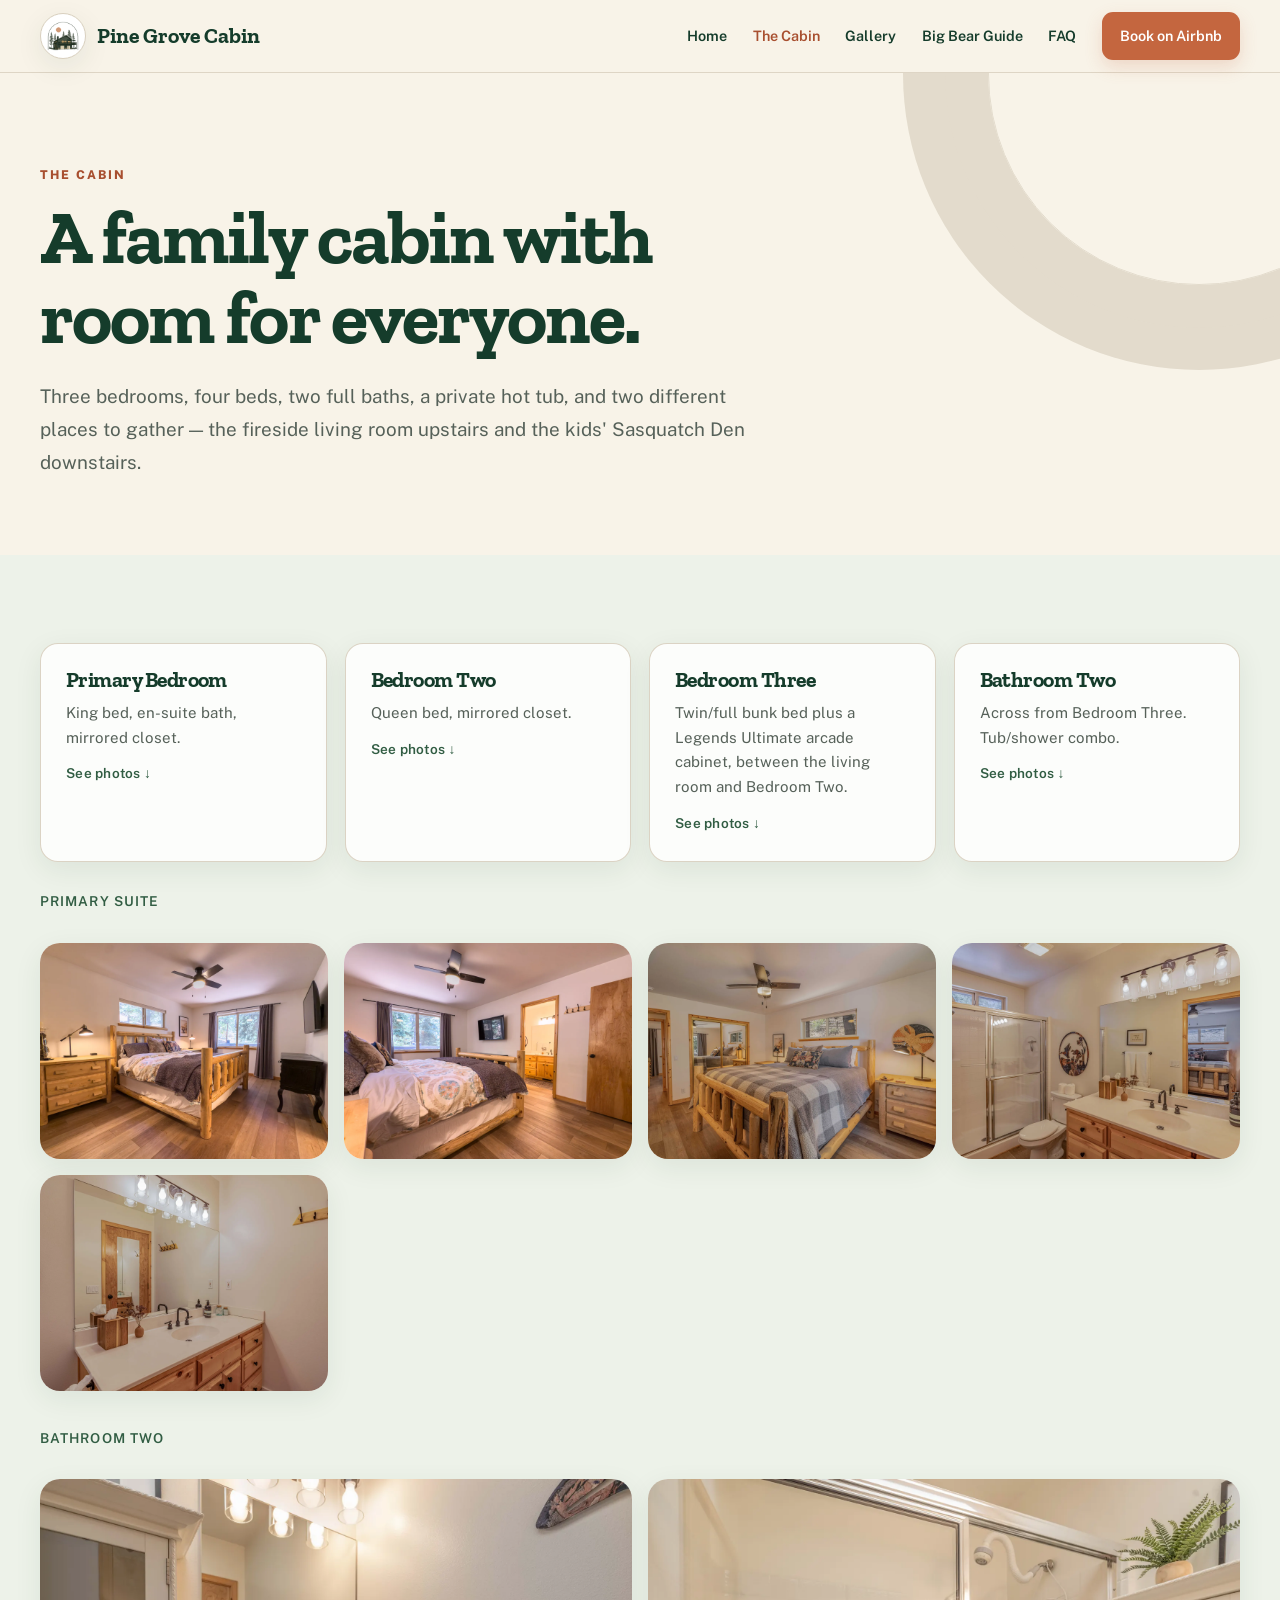
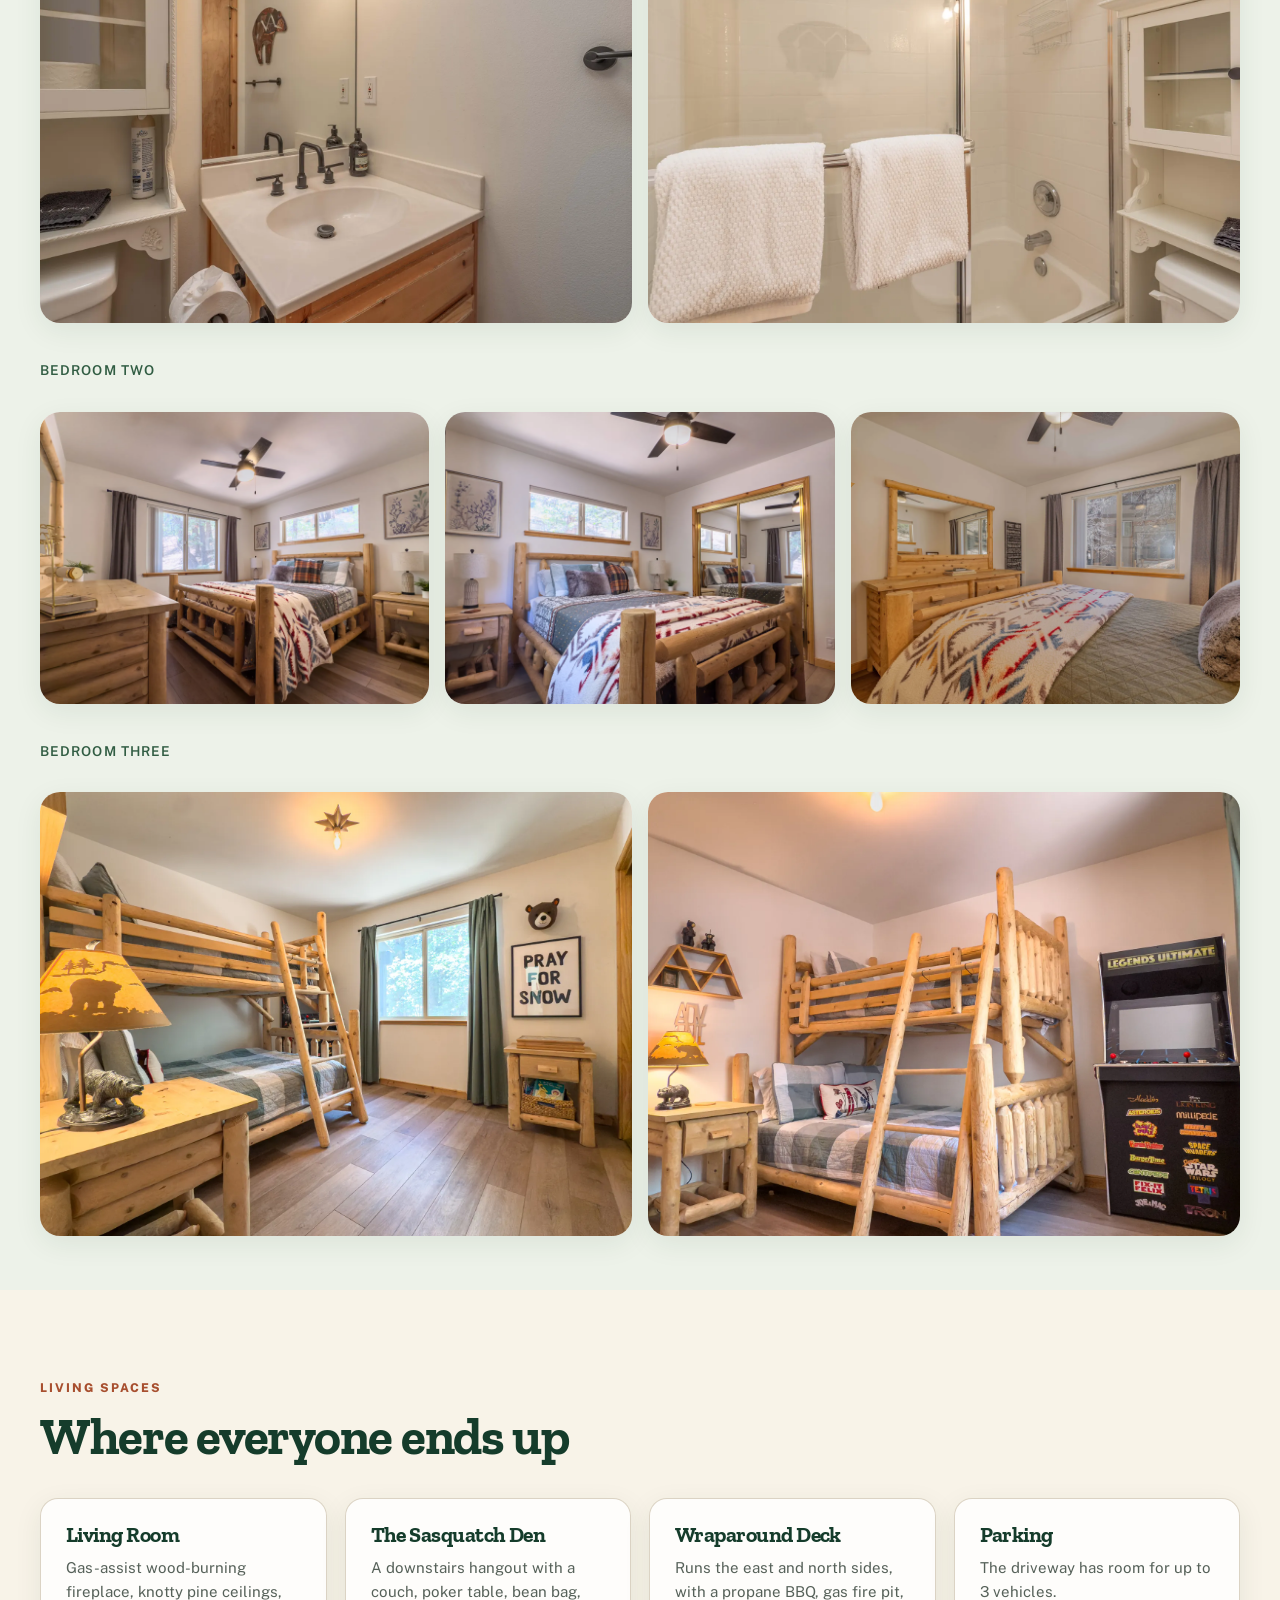
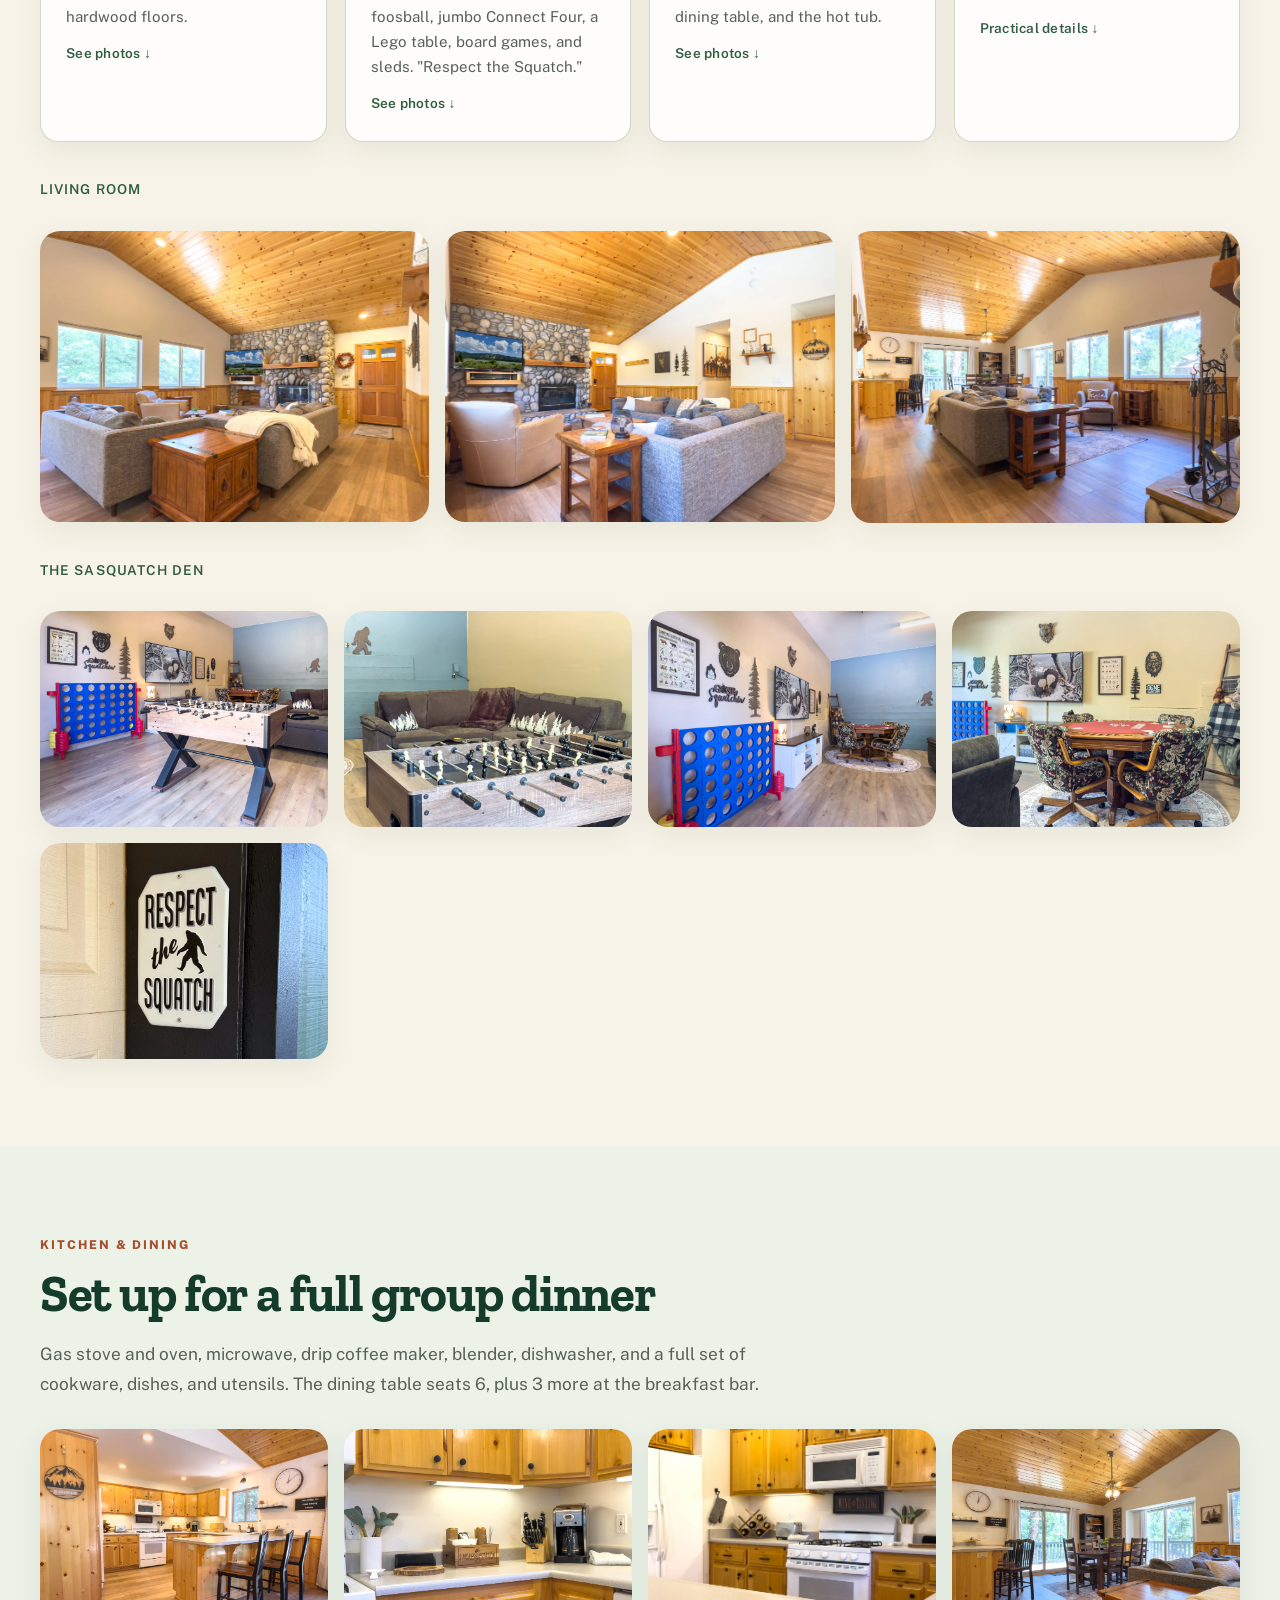
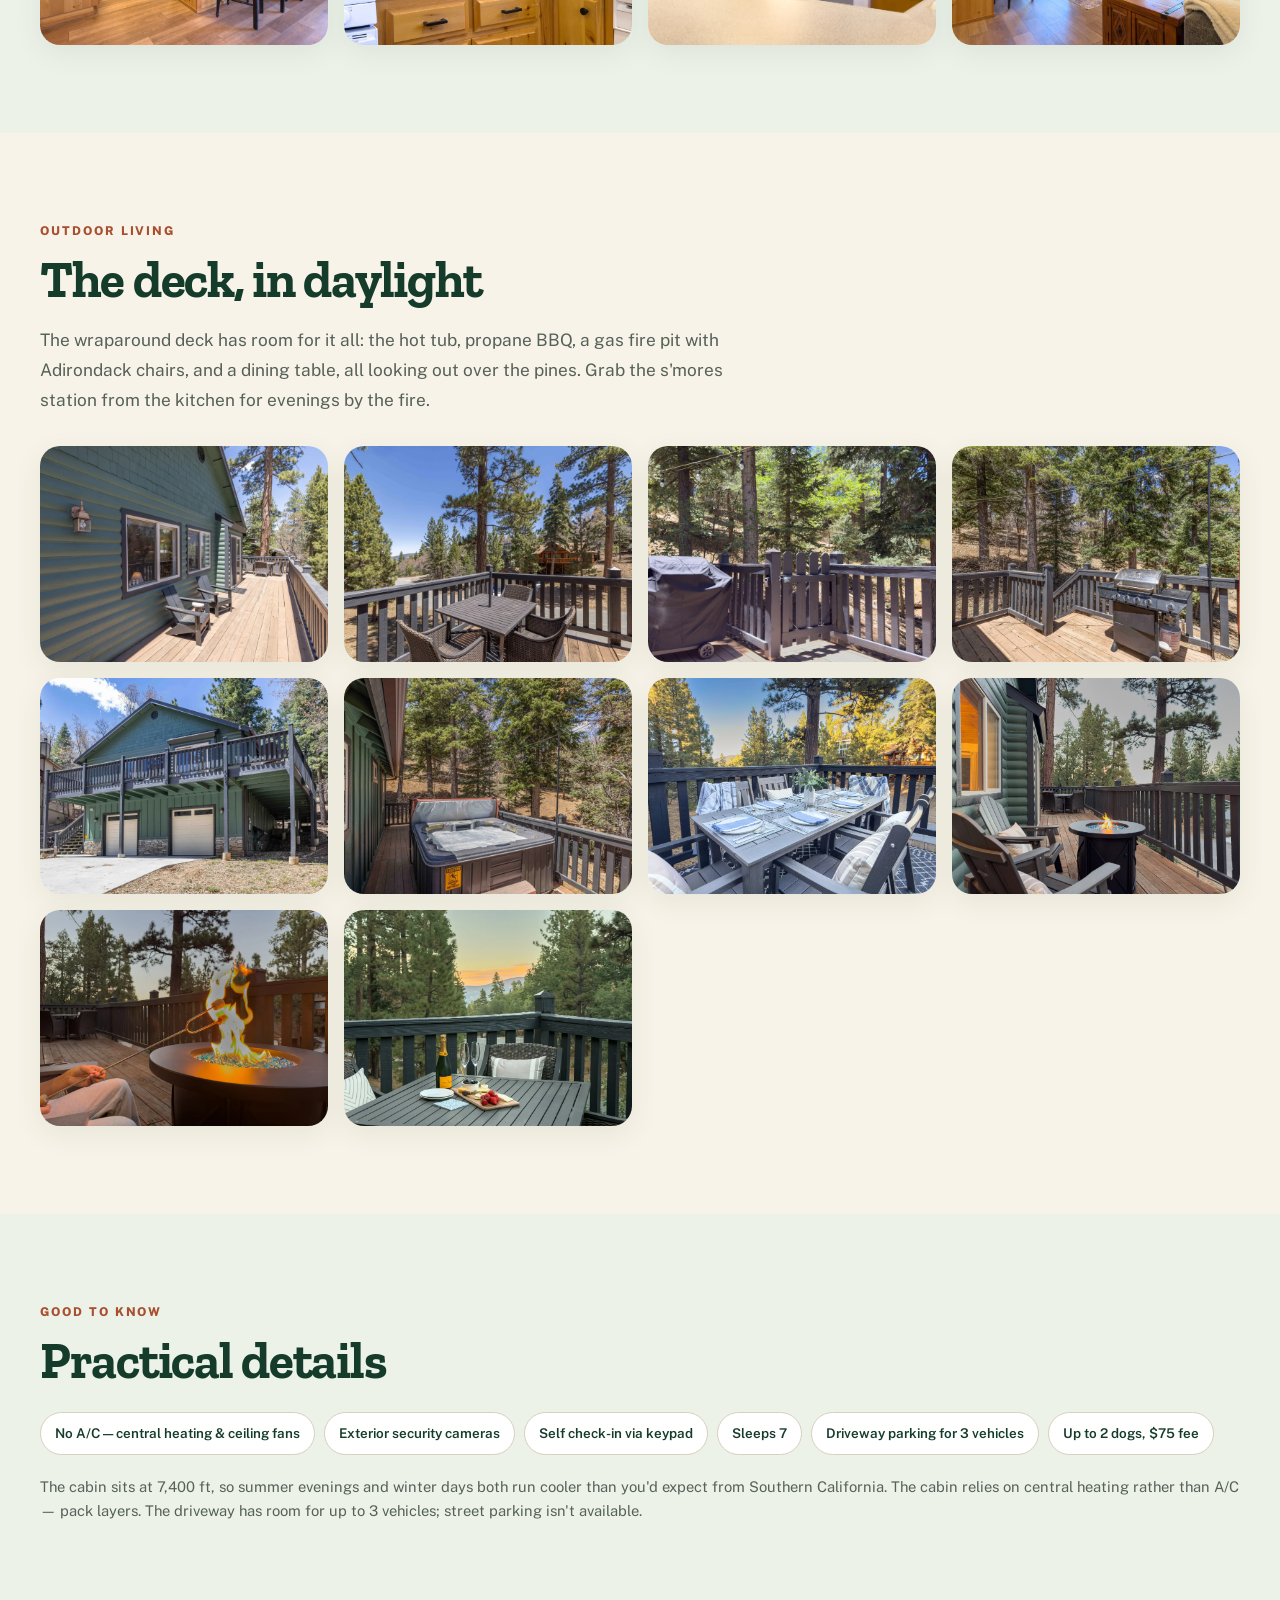
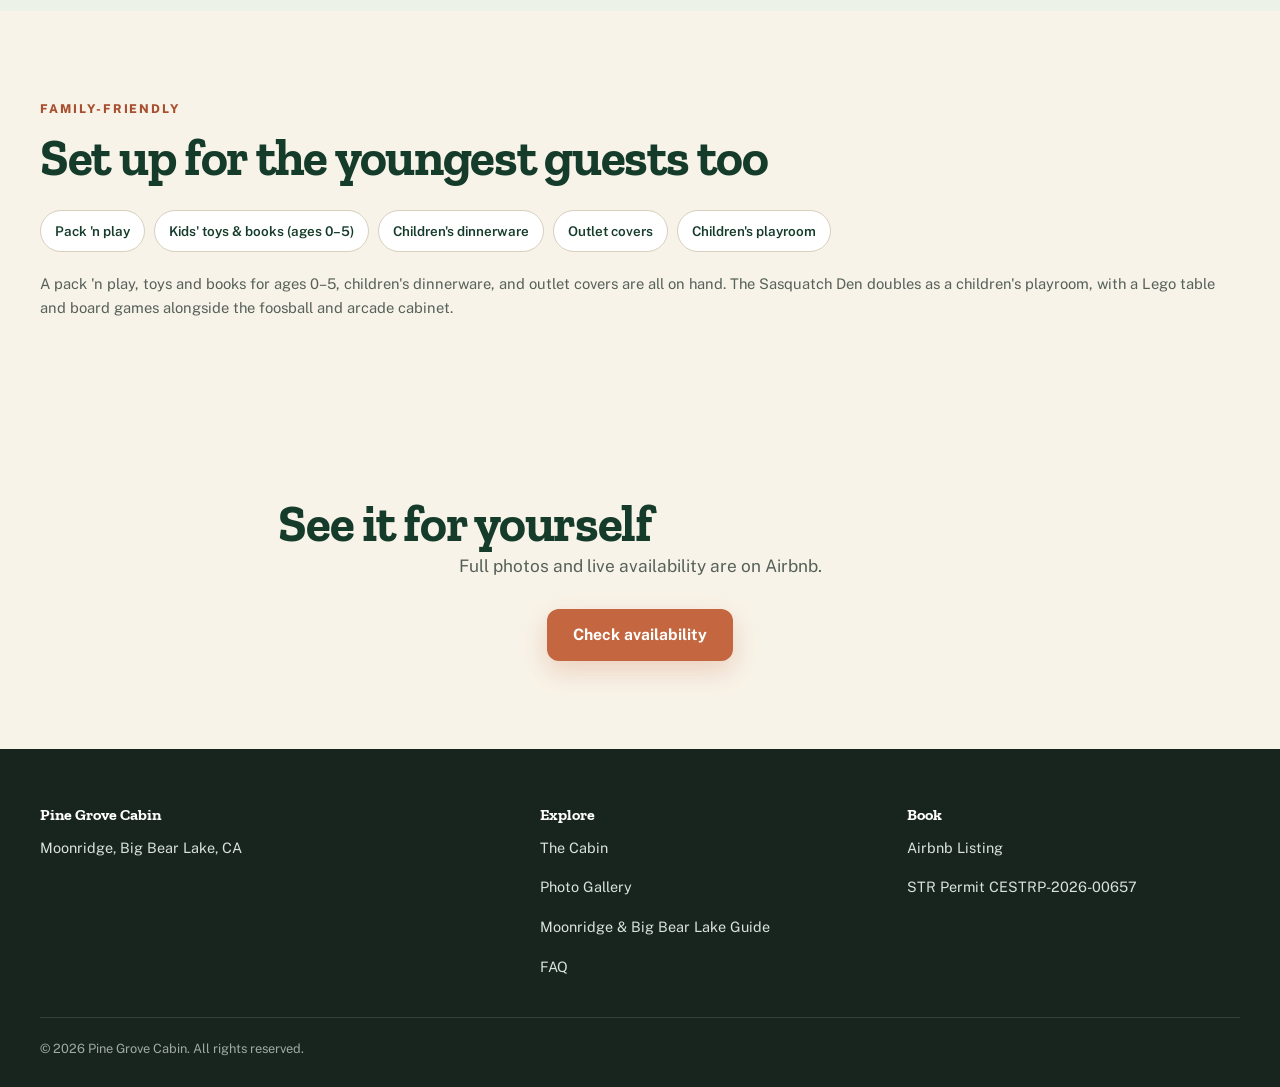
==== commit fe7d3ea9: "Add gallery room links and photo viewer, phone booking bar, dusk share image - Gallery: jump-link ro" ====
--- a/cabin.html
+++ b/cabin.html
@@ -15,11 +15,11 @@
 <meta property="og:title" content="Family Cabin Amenities &amp; Rooms | Pine Grove Cabin">
 <meta property="og:description" content="Three bedrooms, two baths, a private hot tub, fireside living room, family amenities, and a dedicated kids' game den in Moonridge.">
 <meta property="og:url" content="https://pinegrovebigbear.com/cabin.html">
-<meta property="og:image" content="https://pinegrovebigbear.com/img/exterior.webp">
+<meta property="og:image" content="https://pinegrovebigbear.com/img/exterior-3.webp">
 <meta name="twitter:card" content="summary_large_image">
 <meta name="twitter:title" content="Family Cabin Amenities &amp; Rooms | Pine Grove Cabin">
 <meta name="twitter:description" content="Three bedrooms, two baths, a private hot tub, fireside living room, family amenities, and a dedicated kids' game den in Moonridge.">
-<meta name="twitter:image" content="https://pinegrovebigbear.com/img/exterior.webp">
+<meta name="twitter:image" content="https://pinegrovebigbear.com/img/exterior-3.webp">
 <link rel="stylesheet" href="styles.css">
 </head>
 <body class="page-cabin">
@@ -287,7 +287,7 @@
   <div class="wrap">
     <h2>See it for yourself</h2>
     <p class="lede" style="margin:0 auto 28px;">Full photos and live availability are on Airbnb.</p>
-    <a href="https://airbnb.com/h/pinegrovebigbear" class="btn btn-primary" target="_blank" rel="noopener">View on Airbnb</a>
+    <a href="https://airbnb.com/h/pinegrovebigbear" class="btn btn-primary" target="_blank" rel="noopener">Check availability</a>
   </div>
 </section>
 
--- a/styles.css
+++ b/styles.css
@@ -301,6 +301,53 @@
   .page-gallery .photo-grid-mini { grid-template-columns: 1fr; }
 }
 
+/* Gallery jump links, lightbox, sticky booking bar */
+.jump-row { display: flex; flex-wrap: wrap; gap: 9px; margin-top: 26px; }
+.jump-chip {
+  padding: 9px 15px; border: 1px solid var(--line); border-radius: 999px;
+  background: var(--white); color: var(--pine-deep); font-size: .86rem; font-weight: 600;
+  transition: background .2s ease, color .2s ease, border-color .2s ease;
+}
+.jump-chip:hover { background: var(--pine-deep); color: var(--white); border-color: var(--pine-deep); text-decoration: none; }
+.gallery-label { scroll-margin-top: 90px; }
+.page-gallery .photo-block img { cursor: zoom-in; }
+
+.lightbox {
+  position: fixed; inset: 0; z-index: 100; display: flex; align-items: center; justify-content: center;
+  padding: 24px 64px; background: rgba(8, 24, 16, .92);
+}
+.lightbox[hidden] { display: none; }
+.lightbox figure { margin: 0; max-width: min(1200px, 100%); text-align: center; }
+.lightbox img { max-width: 100%; max-height: calc(100vh - 130px); border-radius: 12px; }
+.lightbox figcaption { margin-top: 12px; color: #e8ede9; font-size: .9rem; line-height: 1.45; }
+.lightbox button {
+  position: absolute; border: 0; border-radius: 999px; background: rgba(255,255,255,.14); color: var(--white);
+  width: 46px; height: 46px; font-size: 1.8rem; line-height: 1; cursor: pointer;
+}
+.lightbox button:hover { background: rgba(255,255,255,.28); }
+.lb-close { top: 16px; right: 16px; }
+.lb-prev { left: 12px; top: 50%; transform: translateY(-50%); }
+.lb-next { right: 12px; top: 50%; transform: translateY(-50%); }
+body.lb-open { overflow: hidden; }
+
+.book-bar { display: none; }
+@media (max-width: 760px) {
+  .lightbox { padding: 64px 12px 24px; }
+  .lb-prev, .lb-next { top: auto; bottom: 14px; transform: none; }
+  .lb-prev { left: 14px; }
+  .lb-next { right: 14px; }
+  .book-bar {
+    display: block; position: fixed; left: 14px; right: 14px; bottom: 14px; z-index: 60;
+    padding: 15px 18px; border-radius: 999px; background: var(--terracotta); color: var(--white);
+    font-weight: 700; text-align: center; box-shadow: 0 12px 30px rgba(21, 60, 43, .28);
+    transform: translateY(160%); transition: transform .3s ease;
+  }
+  .book-bar:hover { background: var(--terracotta-dark); text-decoration: none; }
+  .book-bar.is-visible { transform: none; }
+  body { padding-bottom: 76px; }
+  body.lb-open .book-bar { display: none; }
+}
+
 @media (prefers-reduced-motion: reduce) {
   html { scroll-behavior: auto; }
   *, *::before, *::after { transition: none !important; }
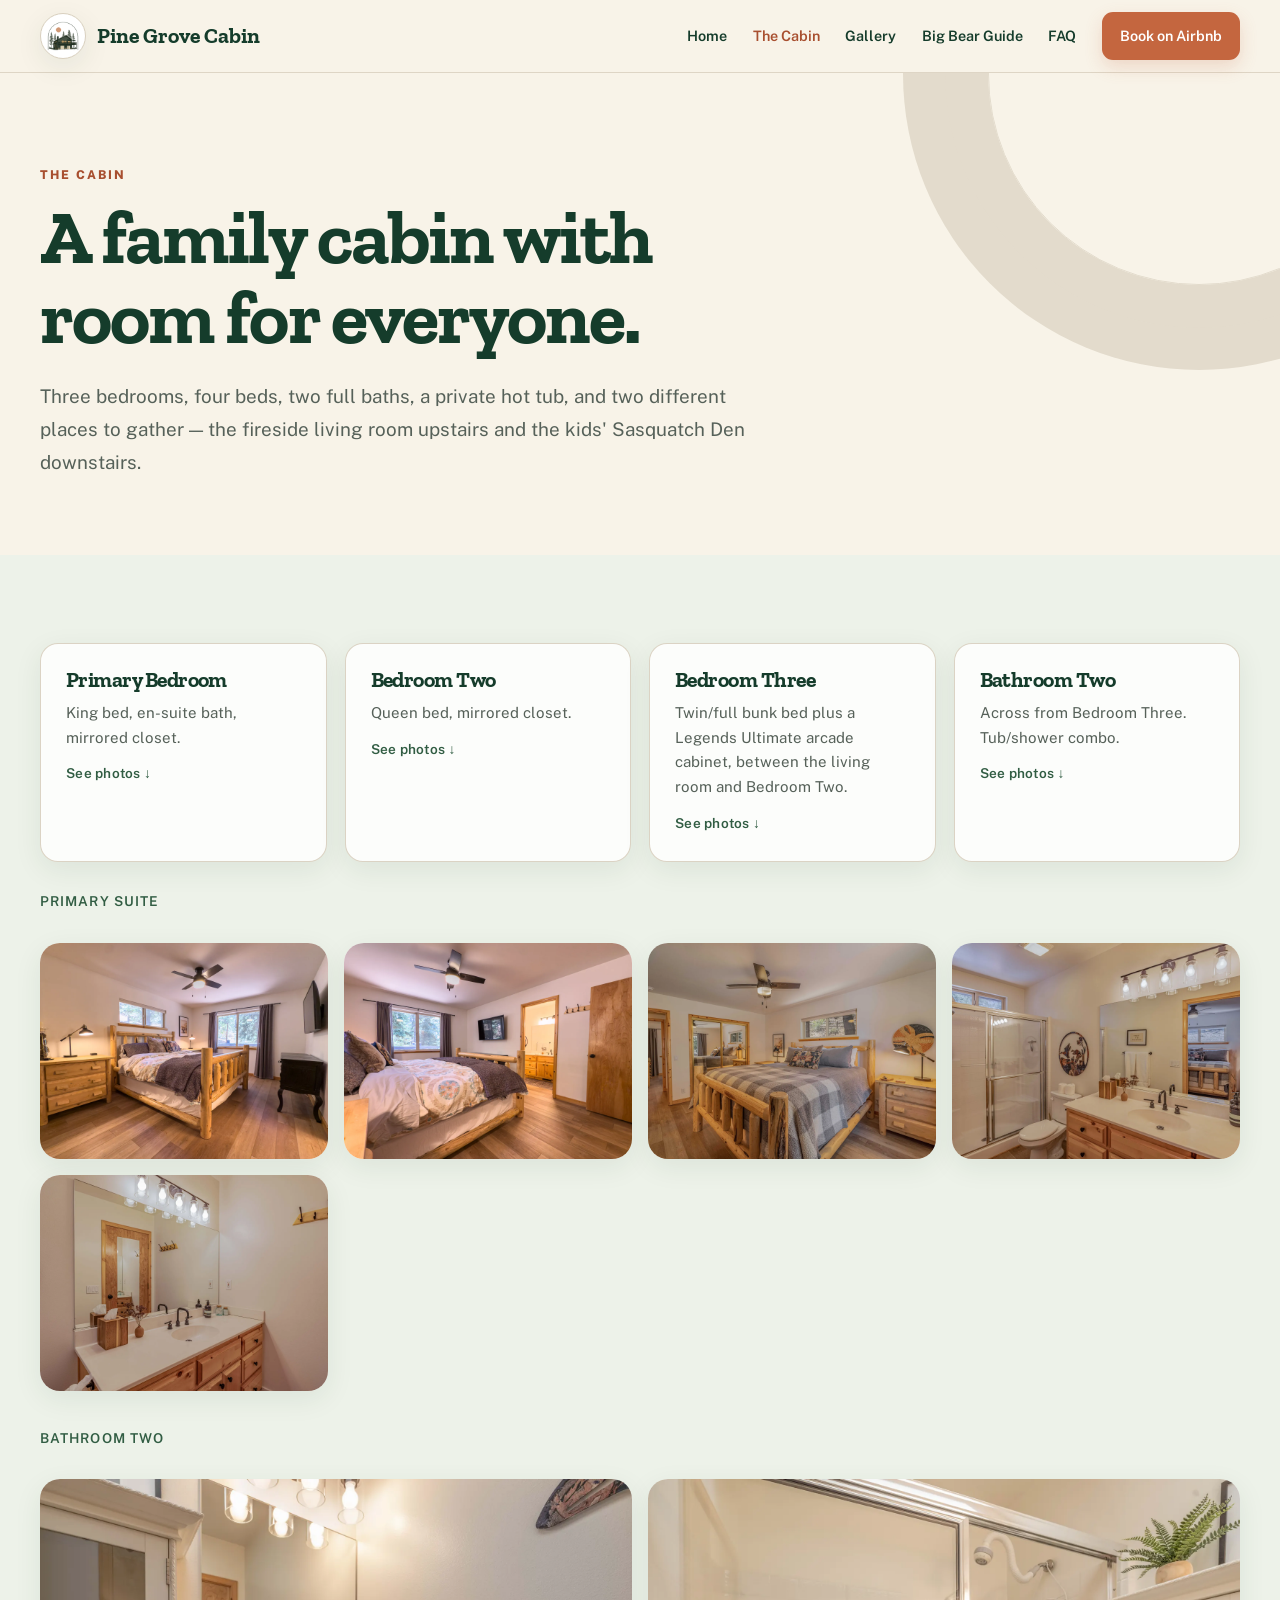
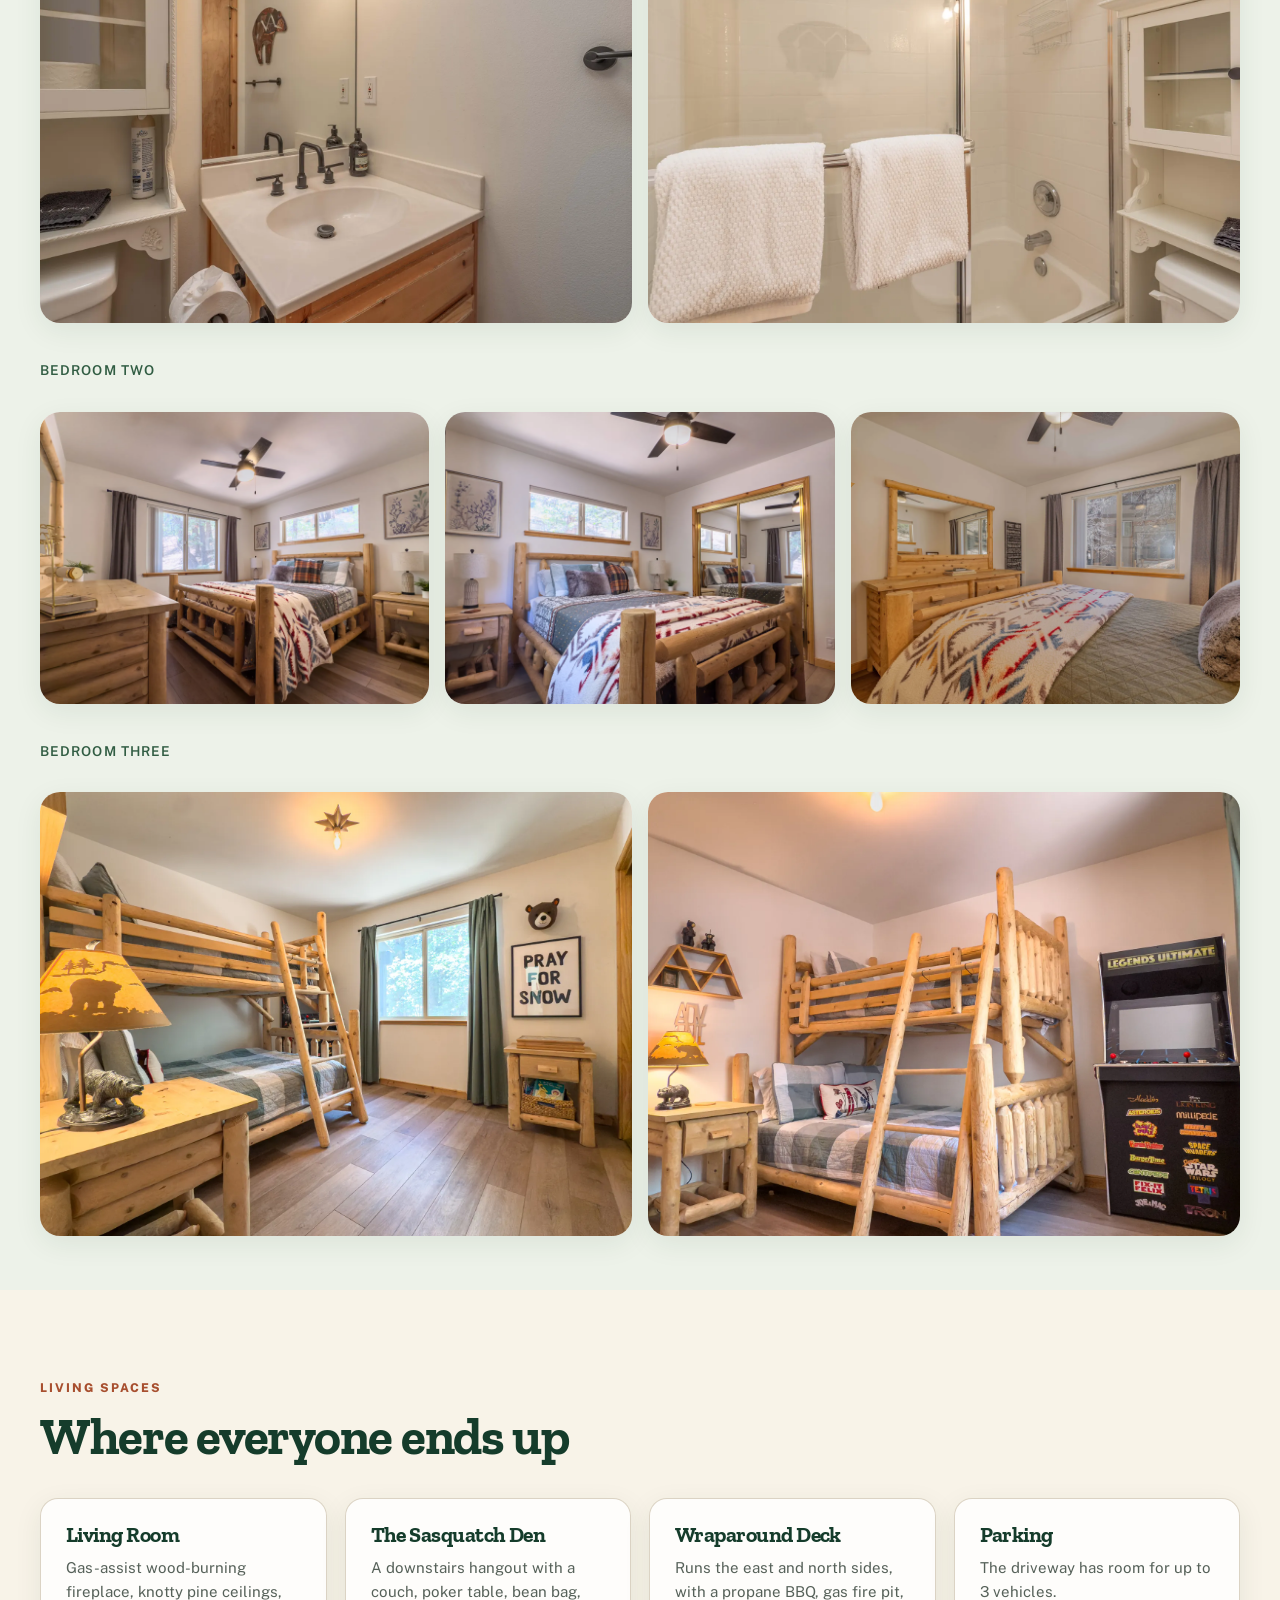
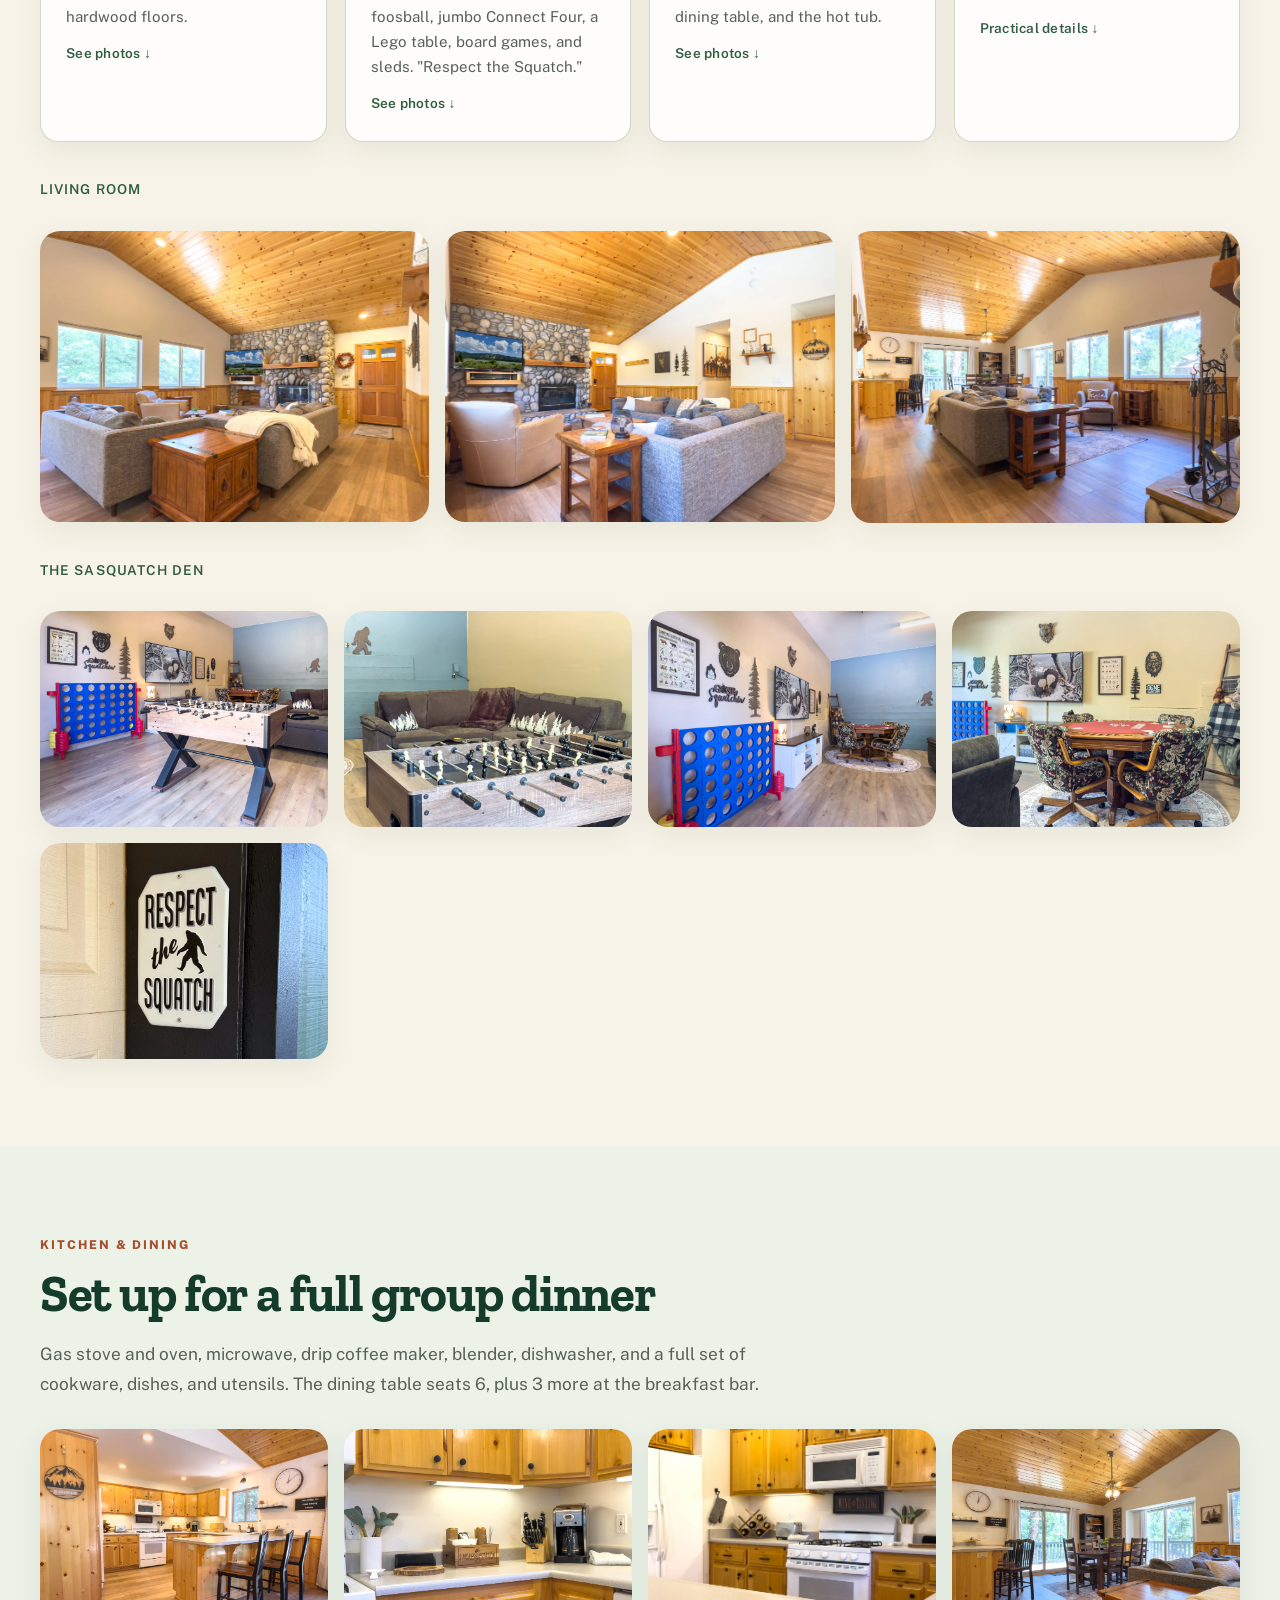
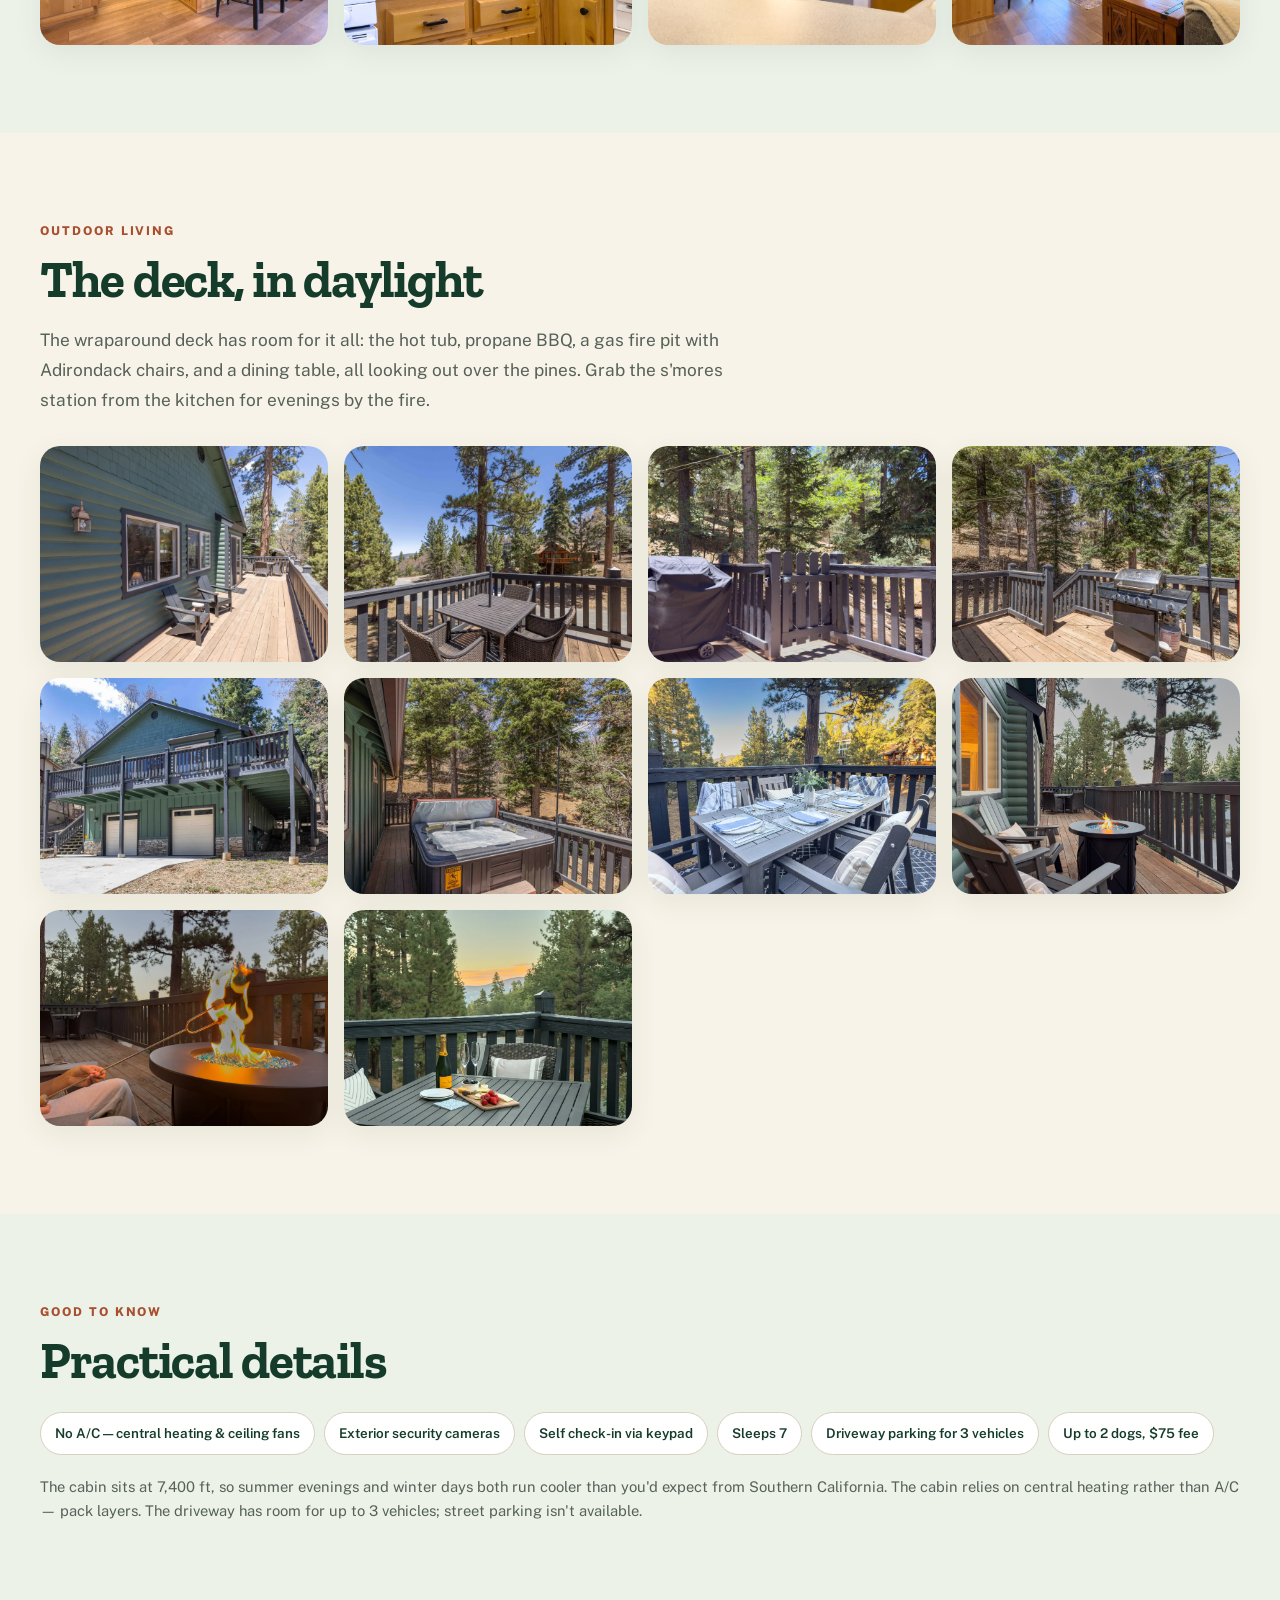
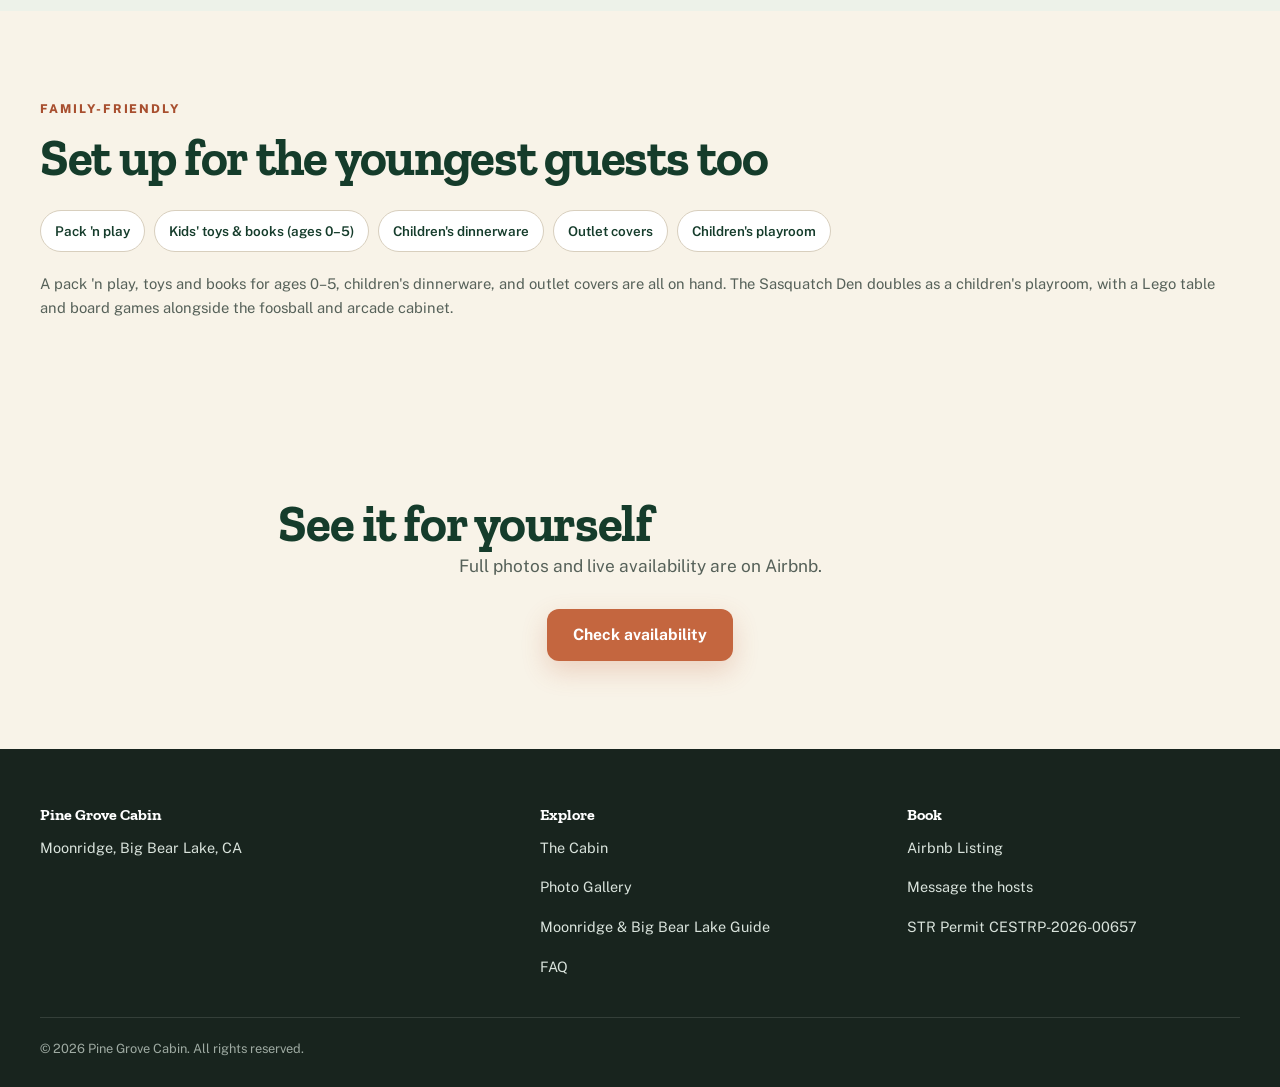
==== commit a3e6e482: "Add "We're a family too" section to home and a "Message the hosts" footer link Co-Authored-By: Claud" ====
--- a/cabin.html
+++ b/cabin.html
@@ -309,6 +309,7 @@
     <div>
       <h4>Book</h4>
       <p><a href="https://airbnb.com/h/pinegrovebigbear" target="_blank" rel="noopener">Airbnb Listing</a></p>
+      <p><a href="https://airbnb.com/h/pinegrovebigbear" target="_blank" rel="noopener">Message the hosts</a></p>
       <p>STR Permit CESTRP-2026-00657</p>
     </div>
   </div>
--- a/styles.css
+++ b/styles.css
@@ -186,6 +186,8 @@
 a.card-link:hover .card-link-cta { text-decoration: underline; }
 .jump-target, section[id] { scroll-margin-top: 84px; }
 .card p { color: var(--charcoal-soft); font-size: .94rem; }
+.itinerary .card p { margin-top: 12px; }
+.itinerary .card strong { color: var(--pine-deep); }
 .section-dark .card { background: rgba(255,255,255,.08); border-color: rgba(255,255,255,.15); box-shadow: none; }
 .section-dark .card p { color: #d9e3dc; }
 
@@ -230,6 +232,9 @@
 .faq-item { margin-bottom: 12px; padding: 24px 26px; border: 1px solid var(--line); border-radius: 15px; background: rgba(255,255,255,.68); }
 .faq-item h3 { margin-bottom: 8px; font-size: 1.14rem; }
 .faq-item p { color: var(--charcoal-soft); }
+.faq-group-title { margin: 46px 0 18px; font-size: clamp(1.5rem, 3vw, 1.9rem); scroll-margin-top: 90px; }
+.faq-group-title:first-child { margin-top: 0; }
+section[id="house-rules"] { scroll-margin-top: 84px; }
 
 /* Footer */
 footer { padding: 58px 0 28px; background: #18241e; color: #d9e3dc; font-size: .9rem; }
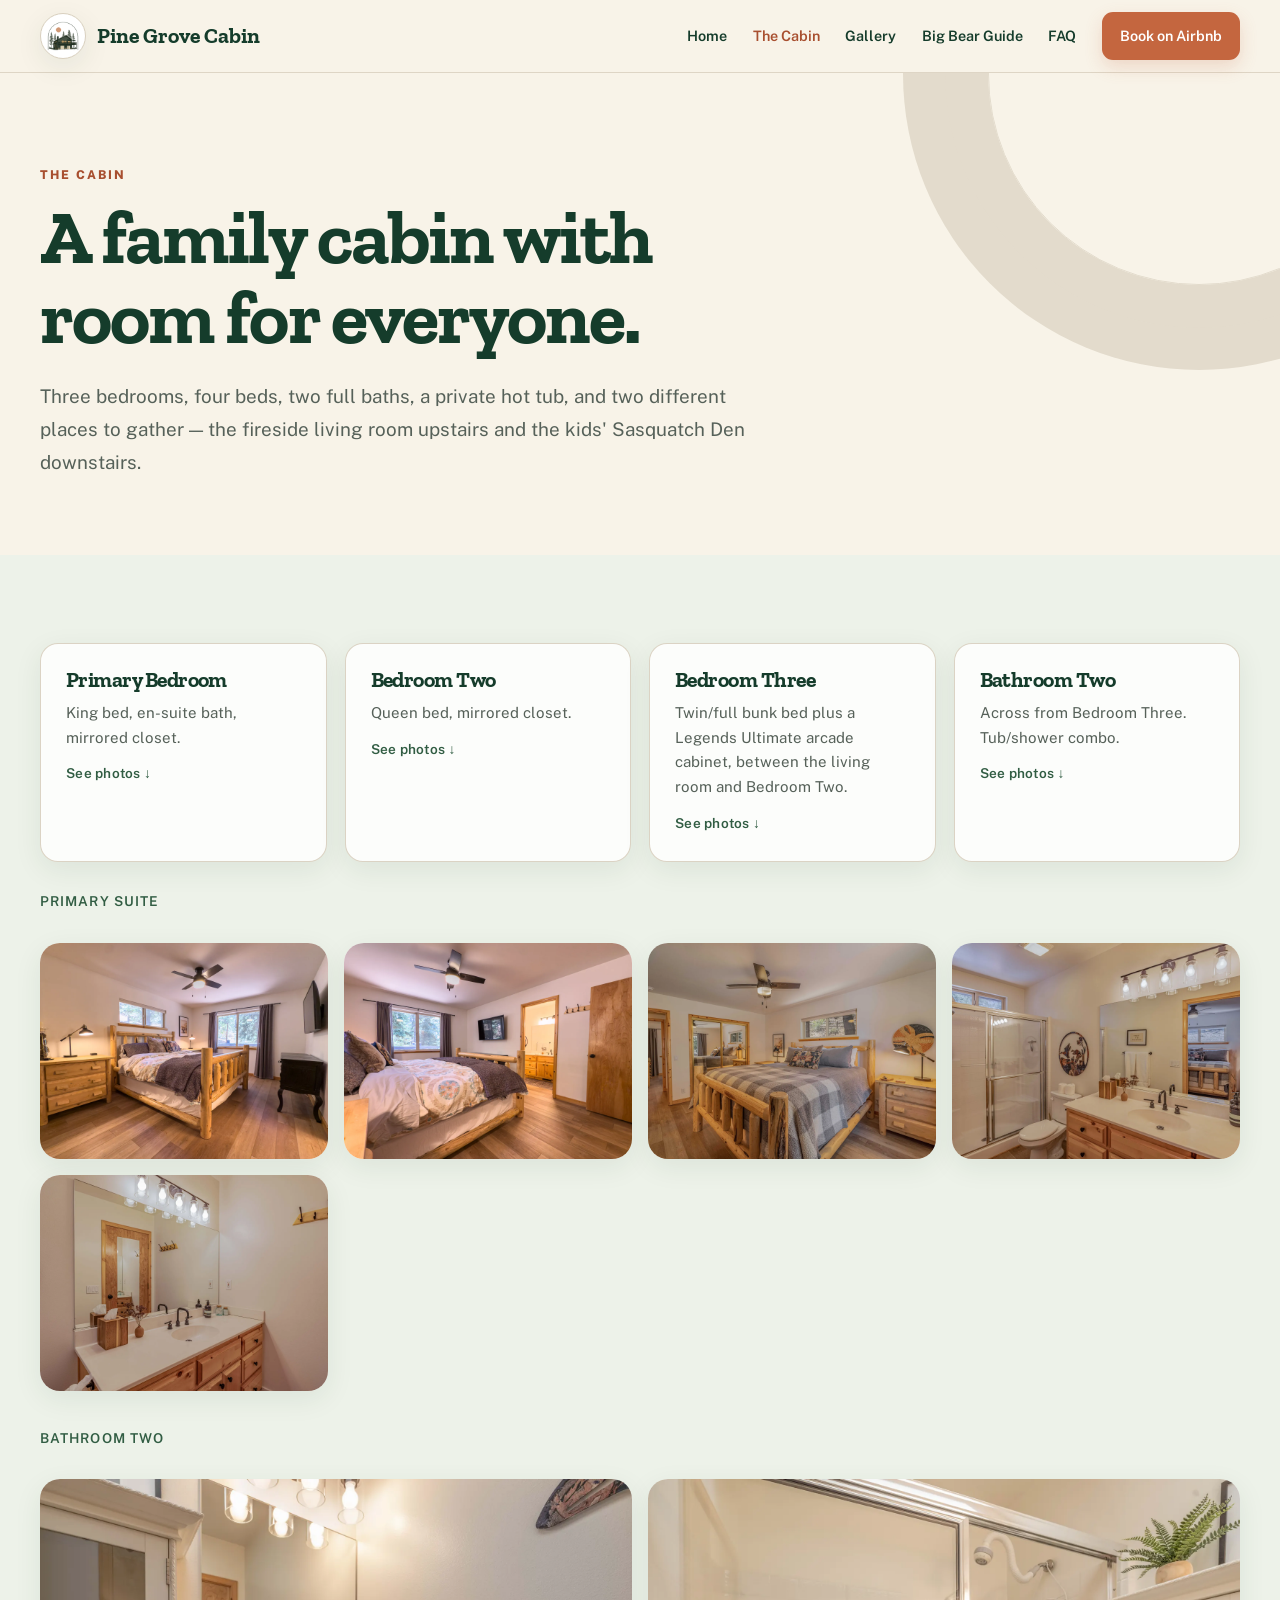
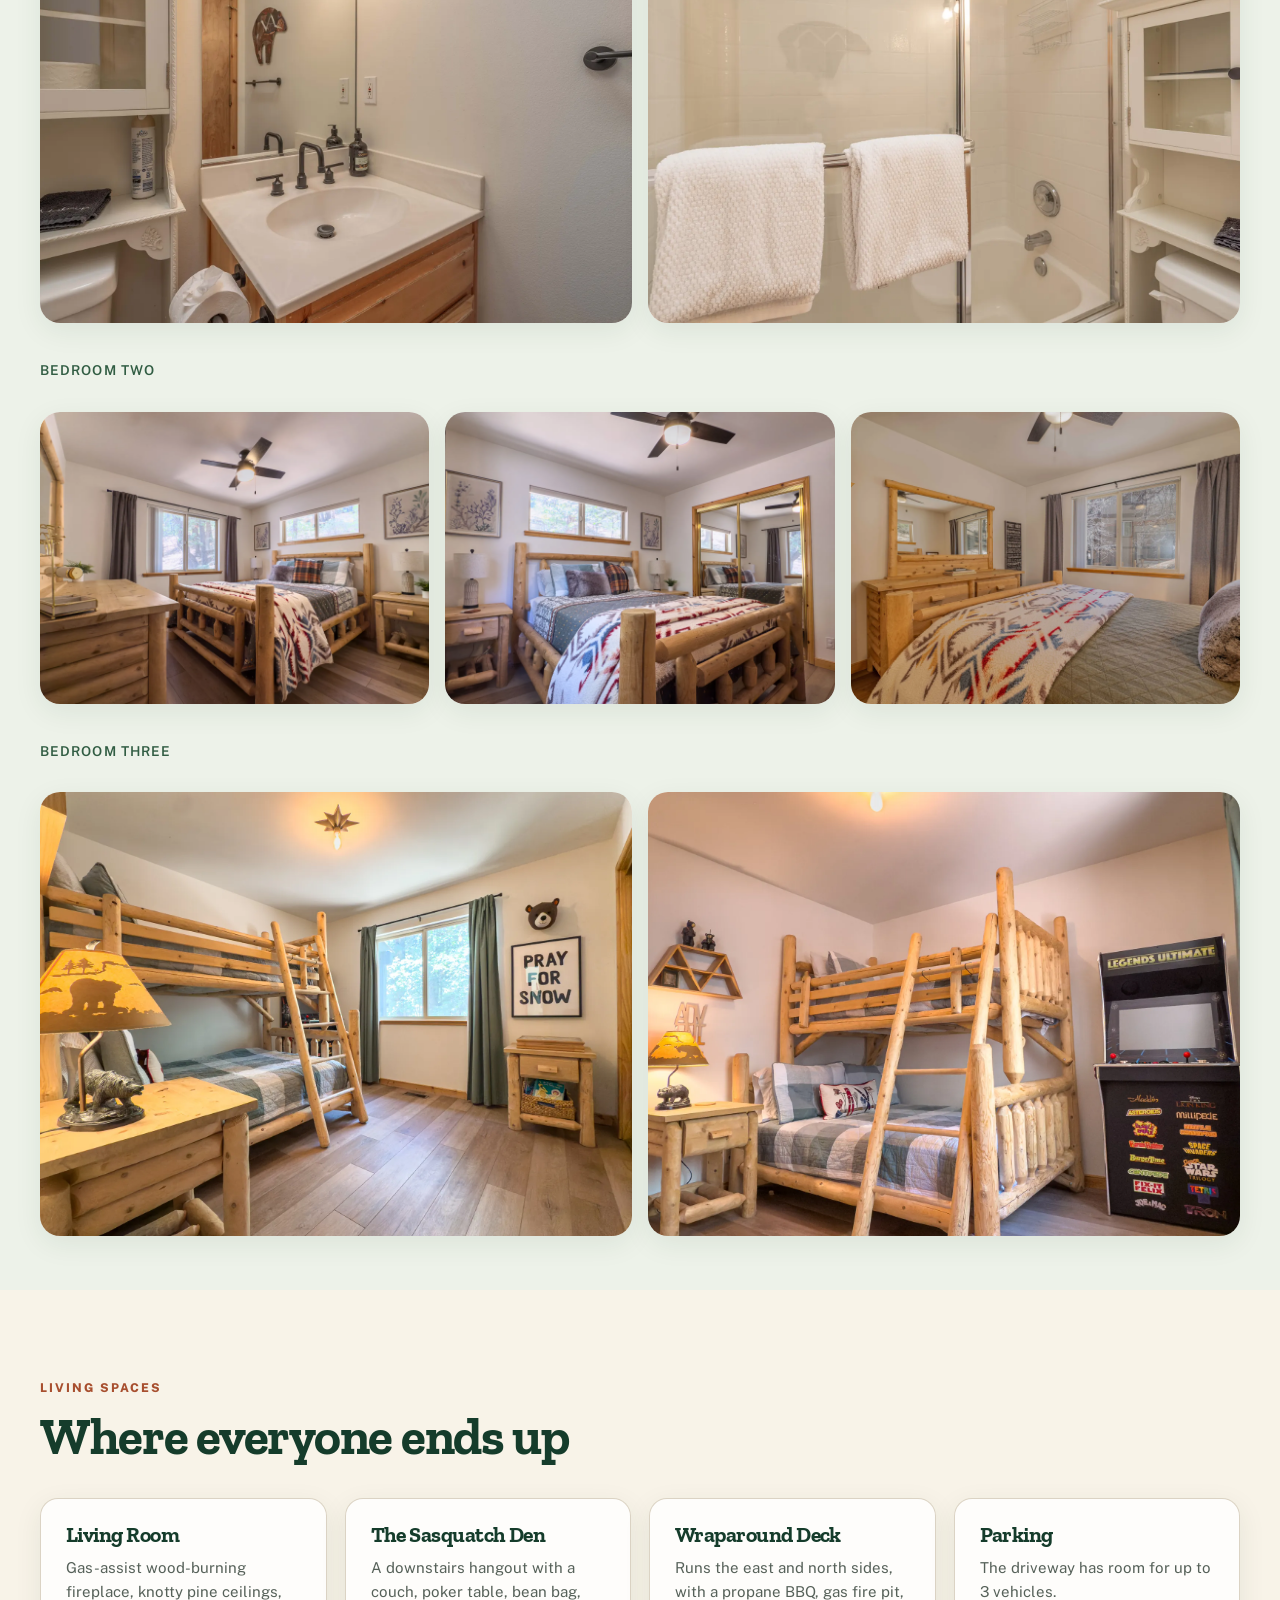
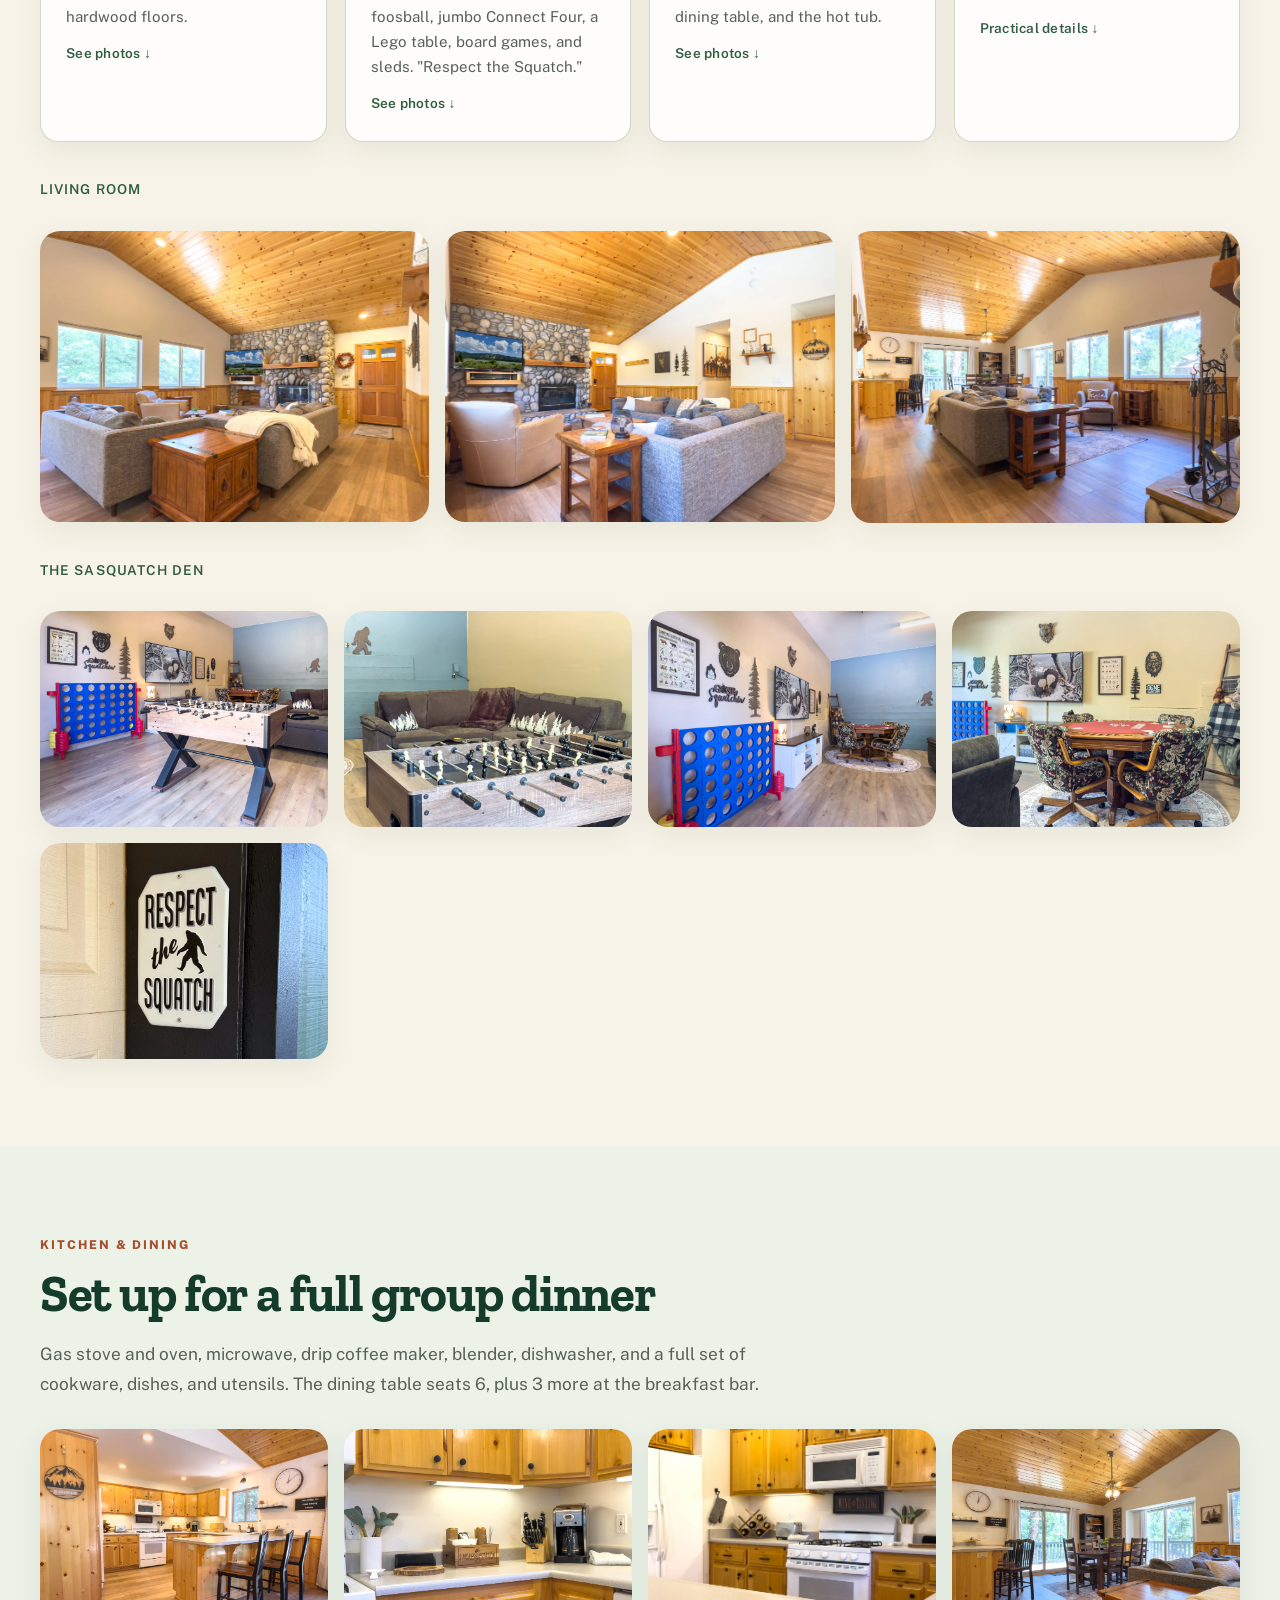
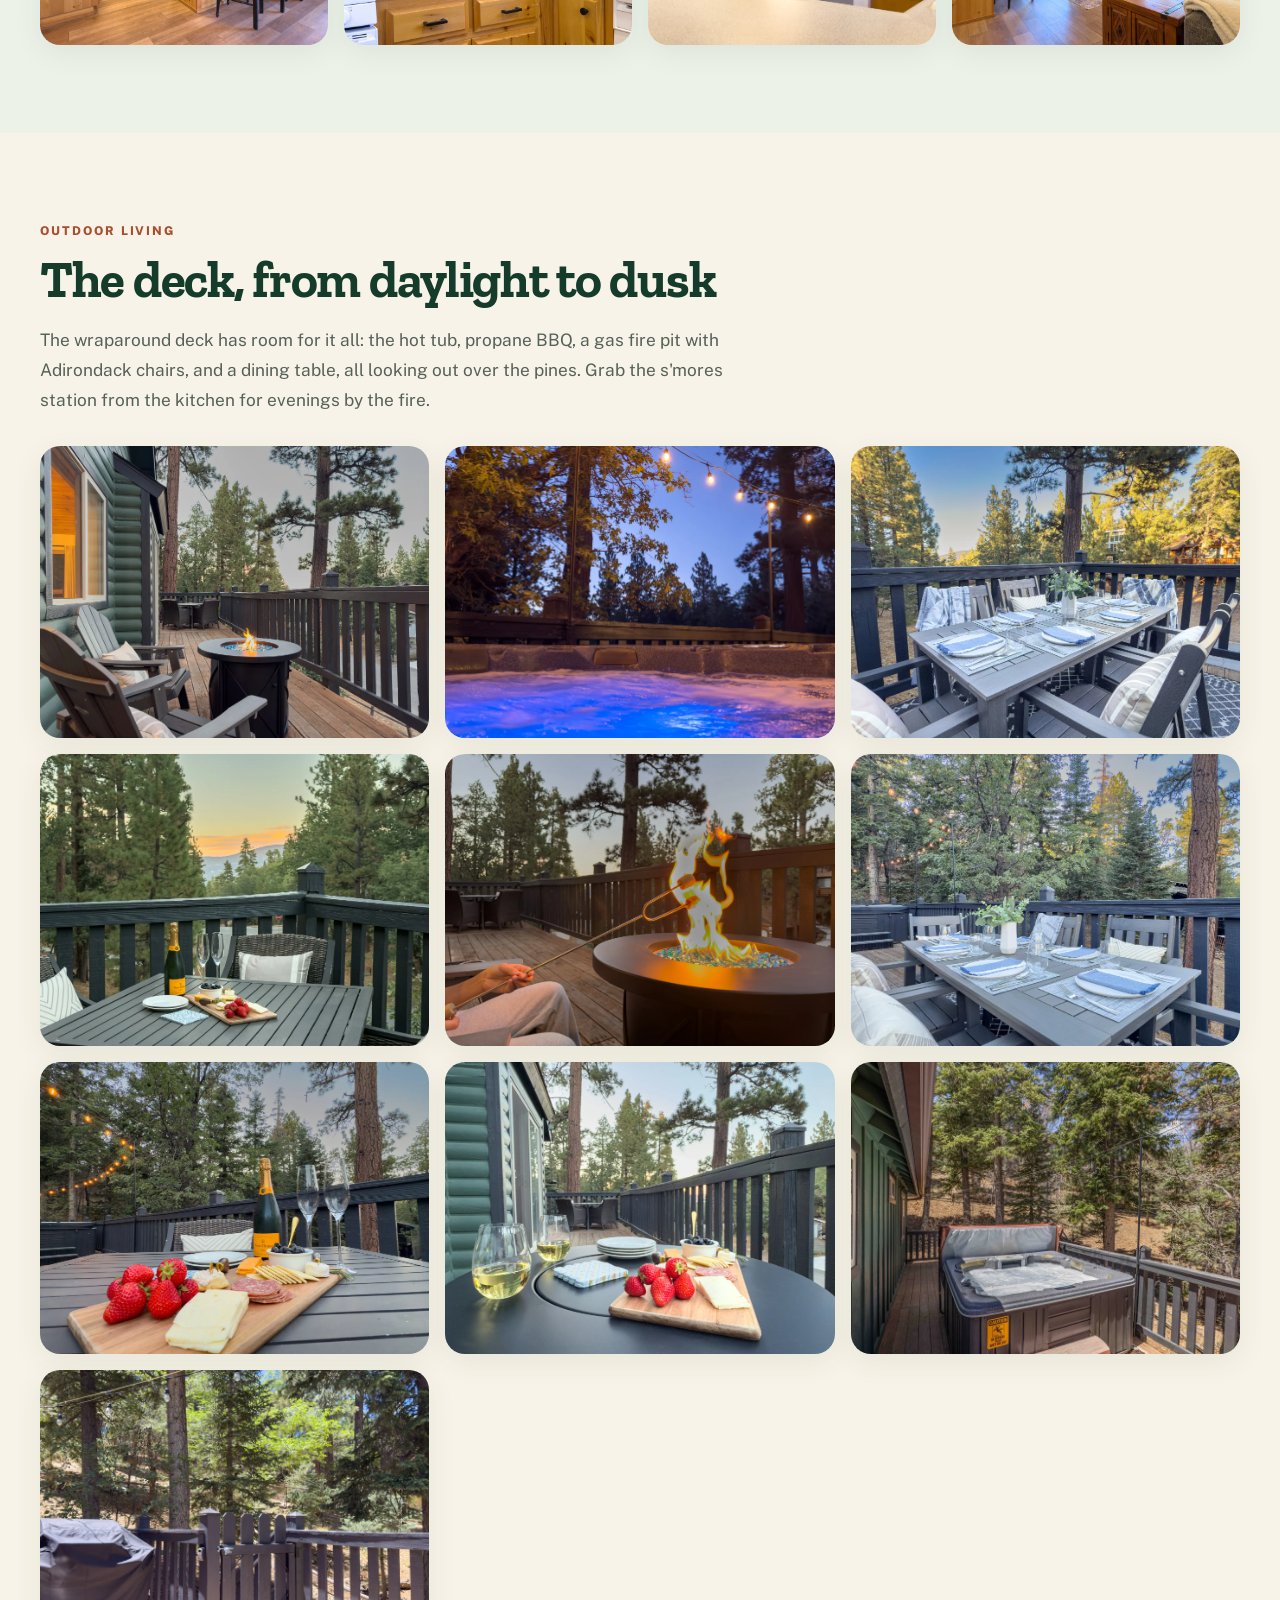
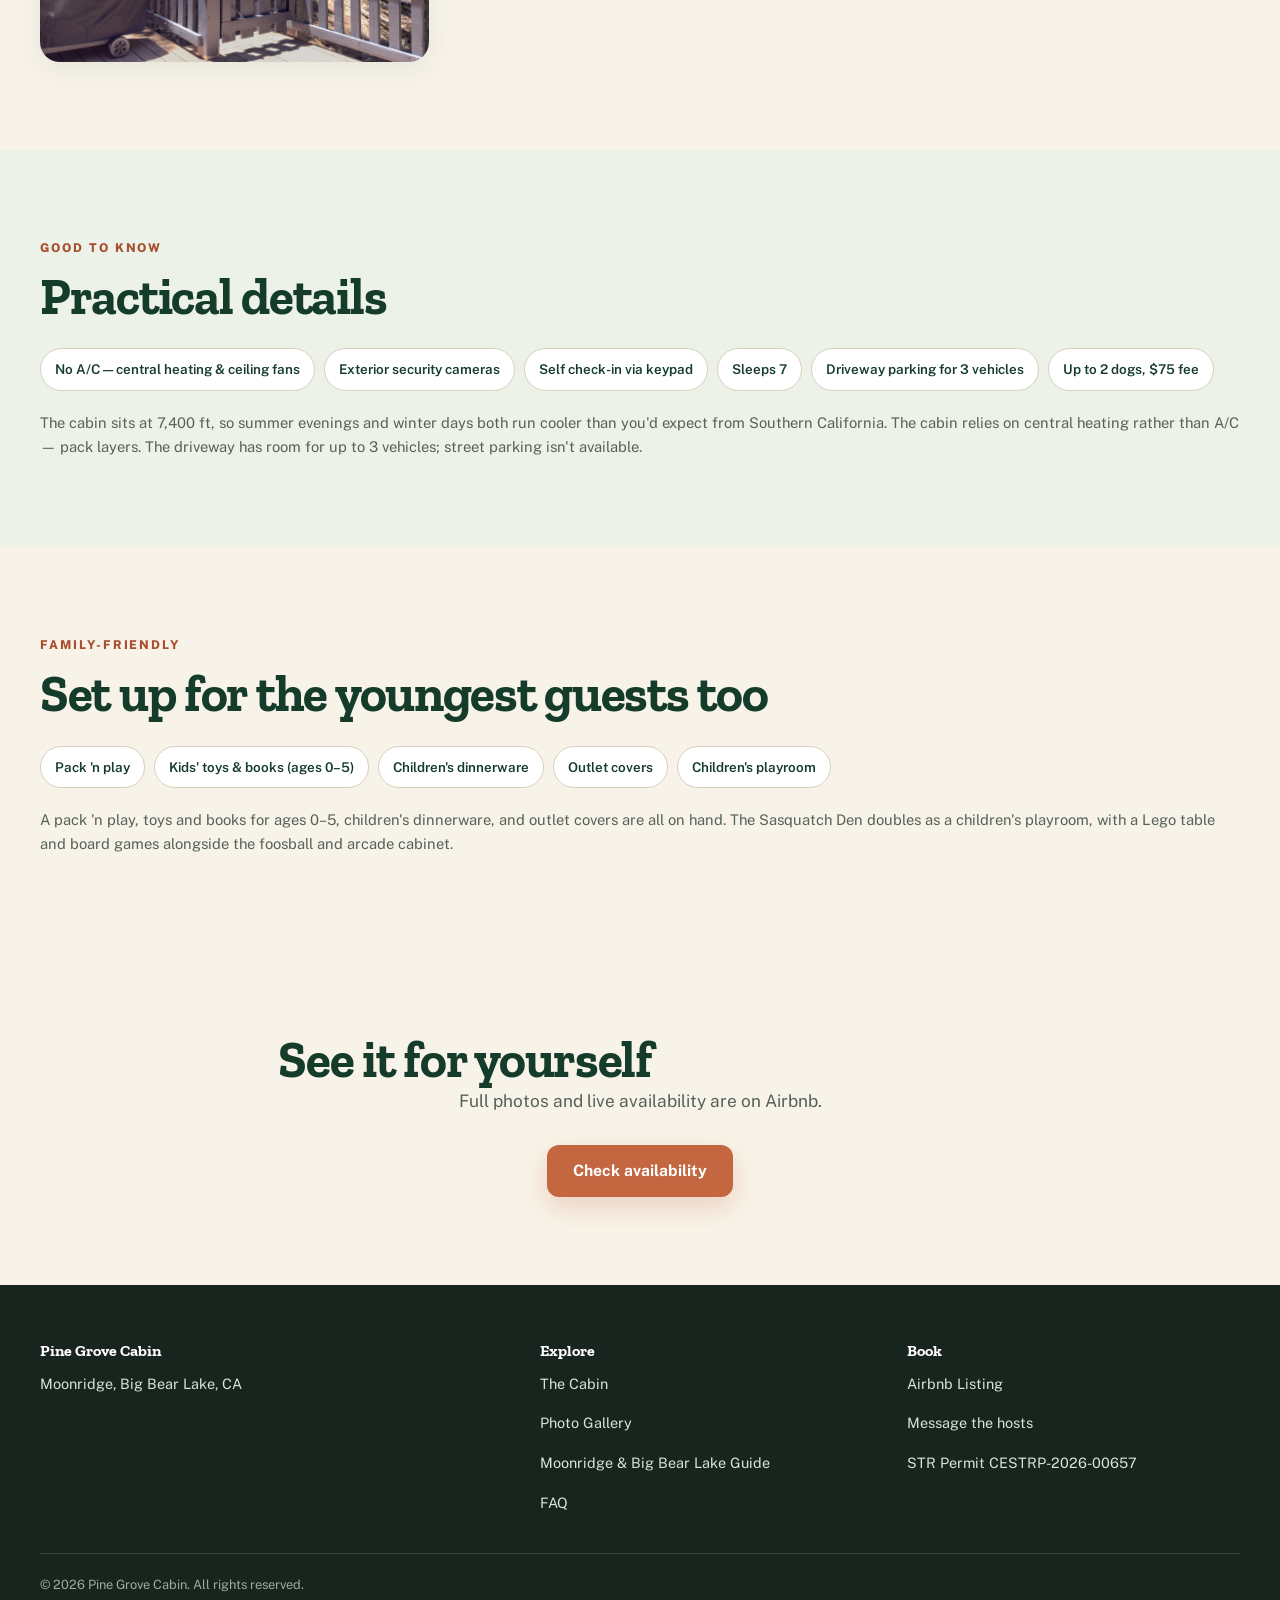
==== commit ed122256: "Match cabin deck photos to gallery: remove four, best-first order, 3-column grid Co-Authored-By: Cla" ====
--- a/cabin.html
+++ b/cabin.html
@@ -215,38 +215,38 @@
 <section id="outdoor-living">
   <div class="wrap">
     <span class="eyebrow">Outdoor Living</span>
-    <h2>The deck, in daylight</h2>
+    <h2>The deck, from daylight to dusk</h2>
     <p class="lede">The wraparound deck has room for it all: the hot tub, propane BBQ, a gas fire pit with Adirondack chairs, and a dining table, all looking out over the pines. Grab the s'mores station from the kitchen for evenings by the fire.</p>
-    <div class="photo-grid-mini">
-      <div class="photo-block">
-        <img src="img/deck-adirondack-chairs.webp" alt="Two gray Adirondack chairs on the wraparound deck beside the green log-siding wall of Pine Grove Cabin, with a wicker dining set at the far end and tall pines beyond" loading="lazy">
-      </div>
-      <div class="photo-block">
-        <img src="img/deck-table-view.webp" alt="Wicker chairs around a dark dining table on the deck at Pine Grove Cabin, looking over the railing to tall pines, a neighboring cabin, and a mountain ridge" loading="lazy">
+    <div class="photo-grid-mini grid-3">
+      <div class="photo-block">
+        <img src="img/deck-firepit.webp" alt="Gas fire pit table with Adirondack chairs on the wraparound deck at Pine Grove Cabin" loading="lazy">
+      </div>
+      <div class="photo-block">
+        <img src="img/hot-tub.webp" alt="Private hot tub on the deck at Pine Grove Cabin at dusk, lit by string lights and surrounded by pine trees" loading="lazy">
+      </div>
+      <div class="photo-block">
+        <img src="img/deck-dining-set-1.webp" alt="Outdoor dining table set for dinner with blue napkins and glassware on the deck at Pine Grove Cabin in golden evening light" loading="lazy">
+      </div>
+      <div class="photo-block">
+        <img src="img/deck-sunset-view.webp" alt="Deck dining table at Pine Grove Cabin with champagne and a snack board, looking out over the pines toward an orange sunset behind the mountains" loading="lazy">
+      </div>
+      <div class="photo-block">
+        <img src="img/deck-firepit-smores.webp" alt="Roasting a marshmallow over the glowing fire pit on the deck at Pine Grove Cabin at dusk" loading="lazy">
+      </div>
+      <div class="photo-block">
+        <img src="img/deck-dining-set-2.webp" alt="Deck dining table set for a group dinner under string lights among the pines at Pine Grove Cabin, with the hot tub in the background" loading="lazy">
+      </div>
+      <div class="photo-block">
+        <img src="img/deck-charcuterie-2.webp" alt="Charcuterie board with strawberries, cheese, salami, and crackers beside champagne and flutes on the deck under string lights at Pine Grove Cabin" loading="lazy">
+      </div>
+      <div class="photo-block">
+        <img src="img/deck-charcuterie-1.webp" alt="Charcuterie board with strawberries, cheese, and two glasses of white wine on the deck table at Pine Grove Cabin" loading="lazy">
+      </div>
+      <div class="photo-block">
+        <img src="img/deck-hottub-day.webp" alt="Private hot tub on the deck beside the cabin's green siding at Pine Grove Cabin, with string lights and tall pines behind" loading="lazy">
       </div>
       <div class="photo-block">
         <img src="img/deck-bbq.webp" alt="Covered gas grill beside the deck gate at Pine Grove Cabin, with string lights and pine trees behind" loading="lazy">
-      </div>
-      <div class="photo-block">
-        <img src="img/deck-grill.webp" alt="Gas grill on the deck at Pine Grove Cabin with string lights overhead and a view down the forested hillside" loading="lazy">
-      </div>
-      <div class="photo-block">
-        <img src="img/exterior-driveway.webp" alt="Pine Grove Cabin in daylight from the driveway, with the wraparound deck above two garage doors and stone trim" loading="lazy">
-      </div>
-      <div class="photo-block">
-        <img src="img/deck-hottub-day.webp" alt="Private hot tub on the deck beside the cabin's green siding at Pine Grove Cabin, with string lights and tall pines behind" loading="lazy">
-      </div>
-      <div class="photo-block">
-        <img src="img/deck-dining-set-1.webp" alt="Outdoor dining table set for dinner with blue napkins and glassware on the deck at Pine Grove Cabin in golden evening light" loading="lazy">
-      </div>
-      <div class="photo-block">
-        <img src="img/deck-firepit.webp" alt="Gas fire pit table with Adirondack chairs on the wraparound deck at Pine Grove Cabin" loading="lazy">
-      </div>
-      <div class="photo-block">
-        <img src="img/deck-firepit-smores.webp" alt="Roasting a marshmallow over the glowing fire pit on the deck at Pine Grove Cabin at dusk" loading="lazy">
-      </div>
-      <div class="photo-block">
-        <img src="img/deck-sunset-view.webp" alt="Deck dining table at Pine Grove Cabin with champagne and a snack board, looking out over the pines toward an orange sunset behind the mountains" loading="lazy">
       </div>
     </div>
   </div>
--- a/styles.css
+++ b/styles.css
@@ -186,6 +186,8 @@
 a.card-link:hover .card-link-cta { text-decoration: underline; }
 .jump-target, section[id] { scroll-margin-top: 84px; }
 .card p { color: var(--charcoal-soft); font-size: .94rem; }
+.drive-times { grid-template-columns: repeat(3, 1fr); margin-bottom: 8px; }
+.drive-times .card h3 { margin-bottom: 4px; font-size: clamp(1.8rem, 3.4vw, 2.4rem); }
 .itinerary .card p { margin-top: 12px; }
 .itinerary .card strong { color: var(--pine-deep); }
 .section-dark .card { background: rgba(255,255,255,.08); border-color: rgba(255,255,255,.15); box-shadow: none; }
@@ -222,6 +224,7 @@
 .photo-grid-mini img { width: 100%; aspect-ratio: 4 / 3; object-fit: cover; transition: transform .35s ease; }
 .photo-grid-mini .photo-block:hover img { transform: scale(1.025); }
 .photo-grid-mini.grid-2x2 { grid-template-columns: repeat(2, 1fr); }
+.photo-grid-mini.grid-3 { grid-template-columns: repeat(3, 1fr); }
 .page-gallery .photo-grid-mini { grid-template-columns: repeat(12, 1fr); }
 .page-gallery .photo-grid-mini .photo-block { grid-column: span 4; }
 .page-gallery .photo-grid-mini .photo-block { align-self: start; background: transparent; }
@@ -293,16 +296,19 @@
   .page-intro .lede { font-size: 1.05rem; }
 
   .feature-copy .card-grid, .answer-grid { grid-template-columns: 1fr; }
+  .drive-times { grid-template-columns: 1fr; }
   .booking-band .wrap { align-items: stretch; flex-direction: column; }
   .booking-band .booking-actions .btn { width: 100%; }
   .photo-grid-2 { grid-template-columns: 1fr; }
   .page-gallery .photo-grid-mini { grid-template-columns: 1fr 1fr; }
+  .photo-grid-mini.grid-3 { grid-template-columns: 1fr 1fr; }
   .page-gallery .photo-grid-mini .photo-block { grid-column: auto; }
   footer .wrap { grid-template-columns: 1fr; gap: 26px; }
 }
 
 @media (max-width: 430px) {
   .photo-grid-mini.grid-2x2 { grid-template-columns: 1fr; }
+  .photo-grid-mini.grid-3 { grid-template-columns: 1fr; }
   .page-gallery .photo-grid-mini { grid-template-columns: 1fr; }
 }
 
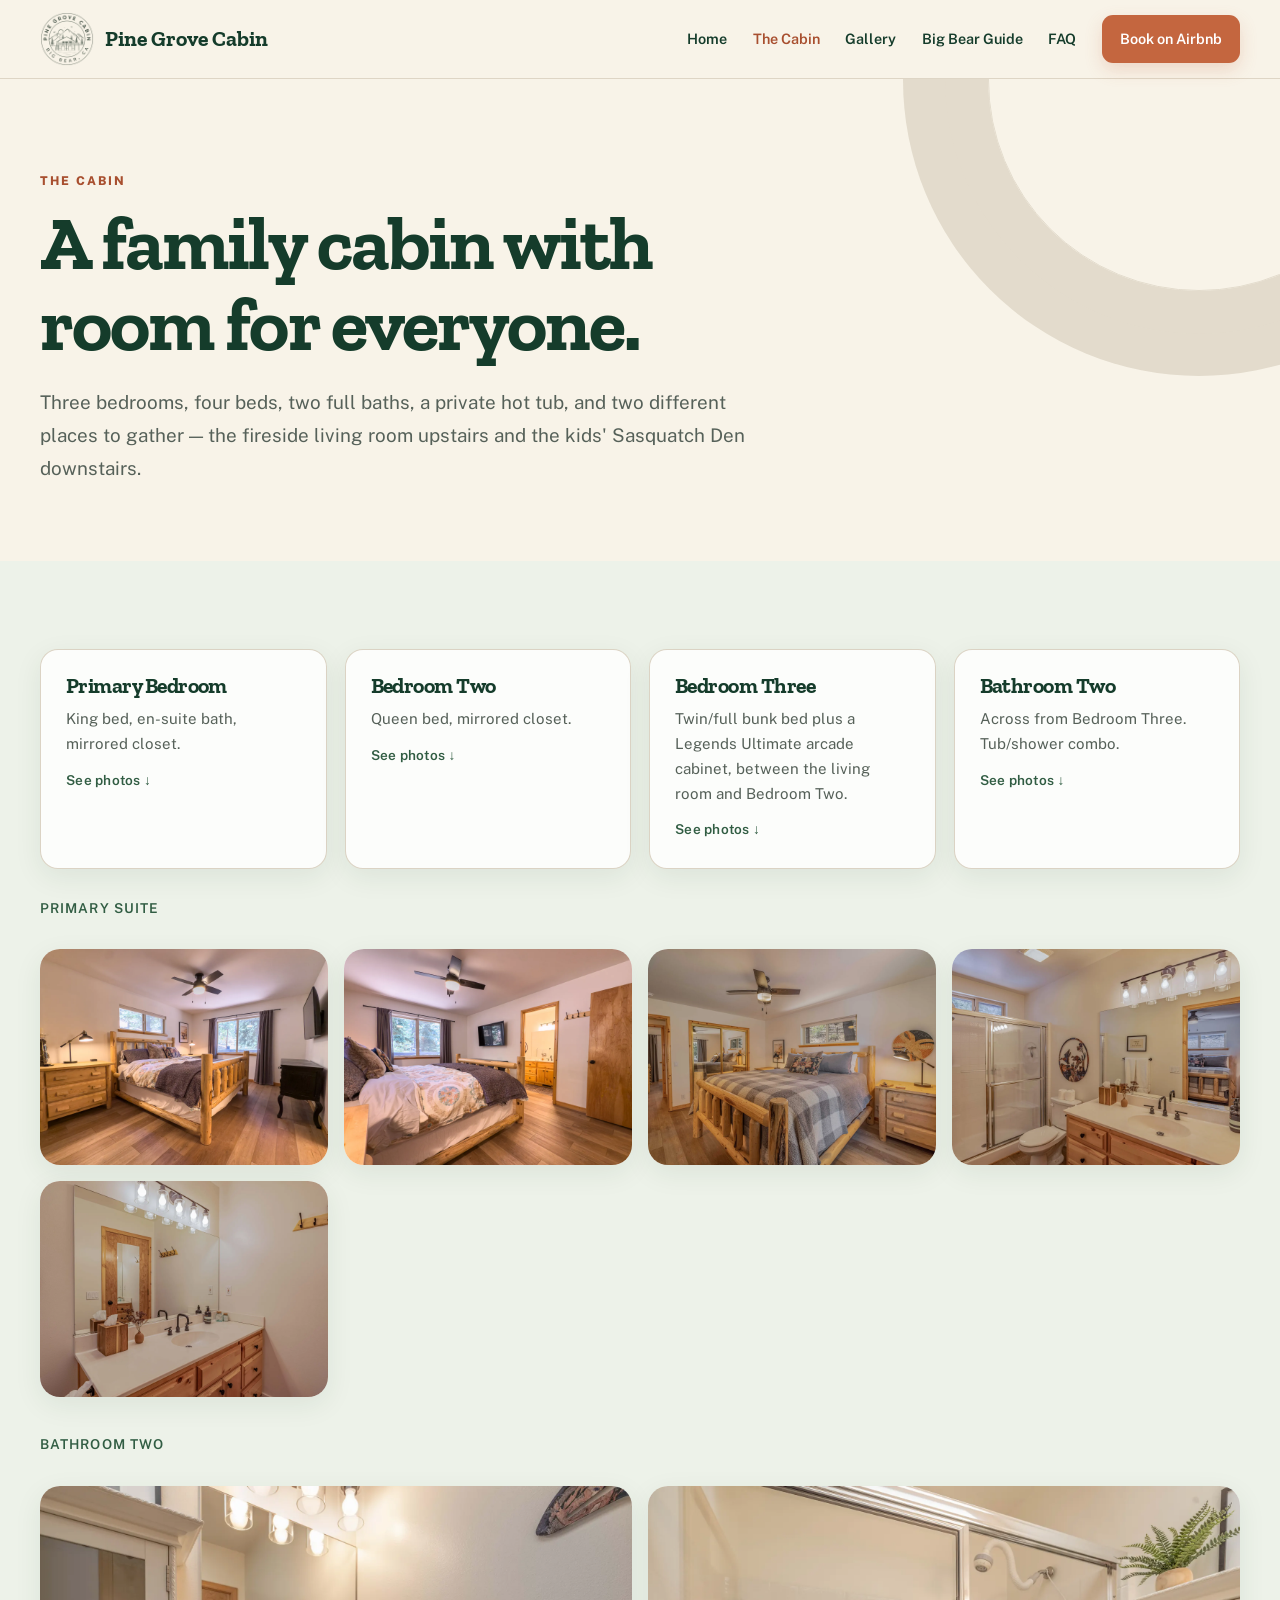
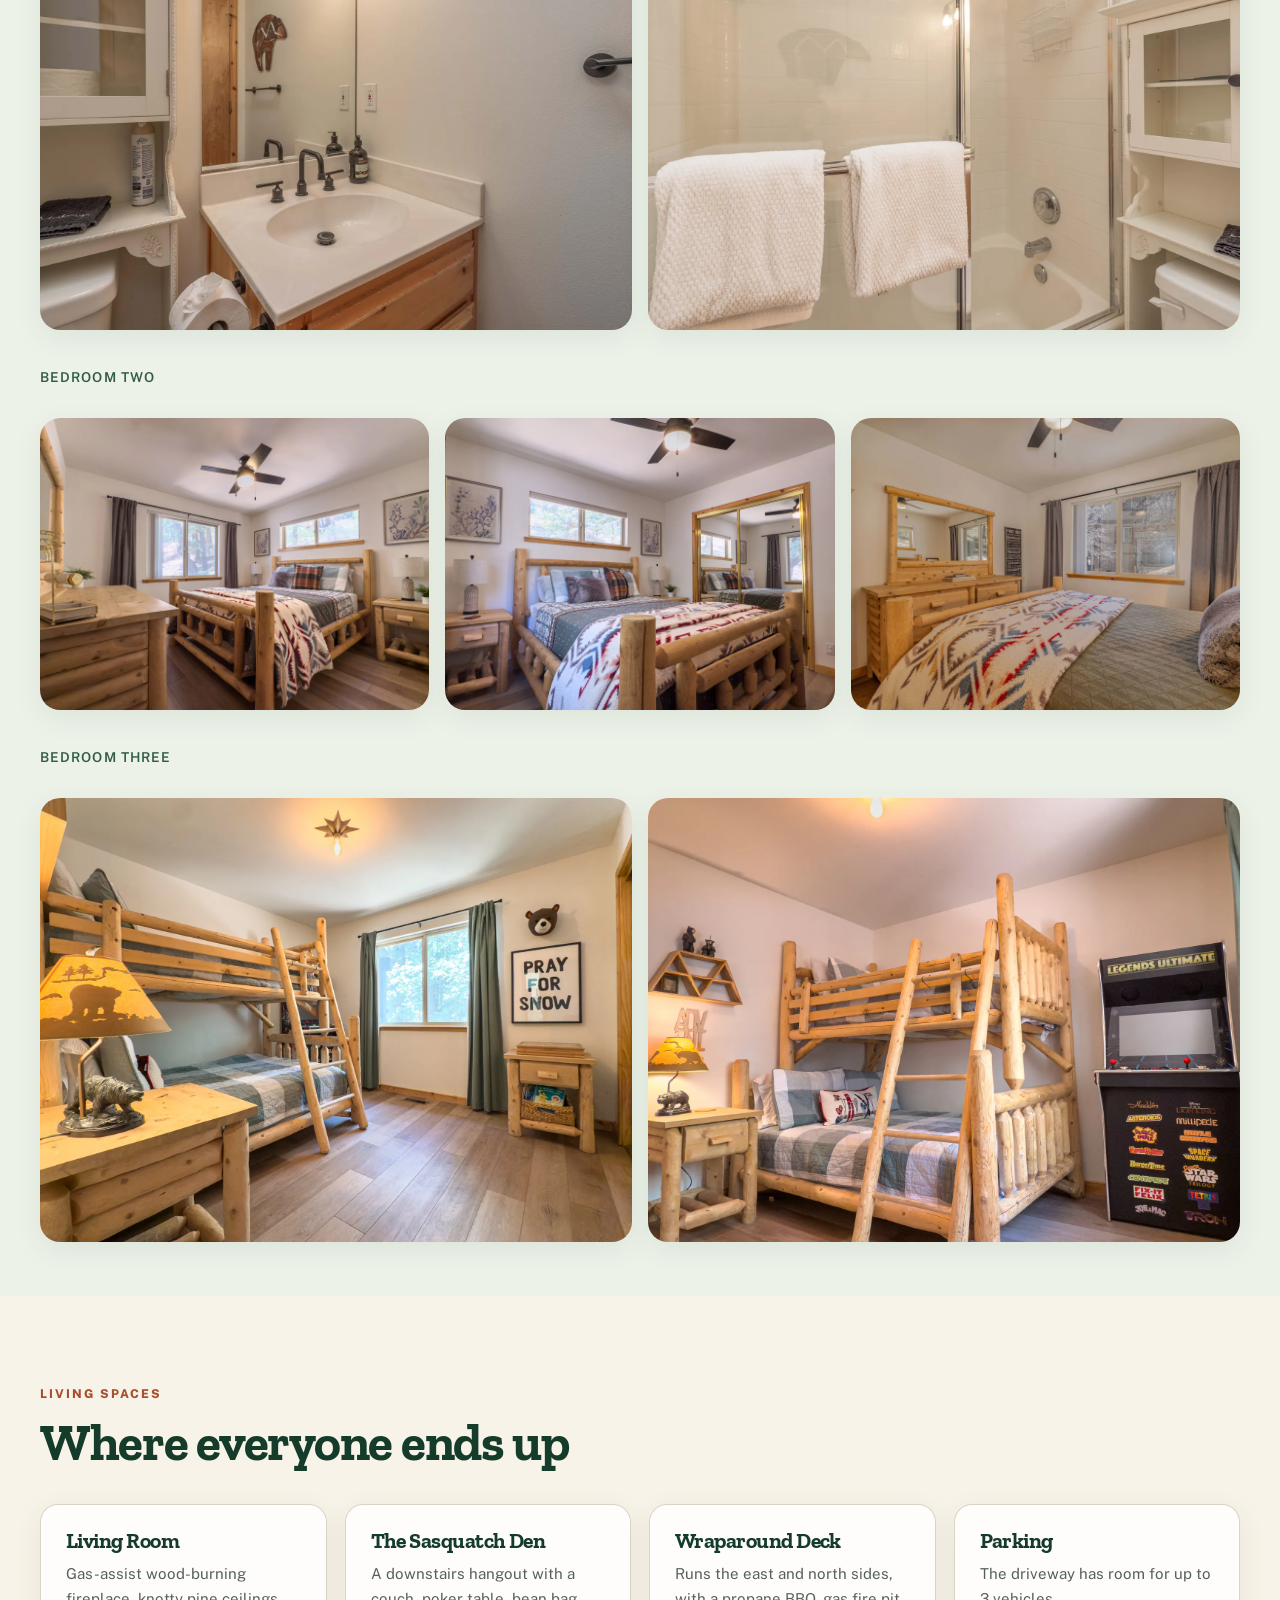
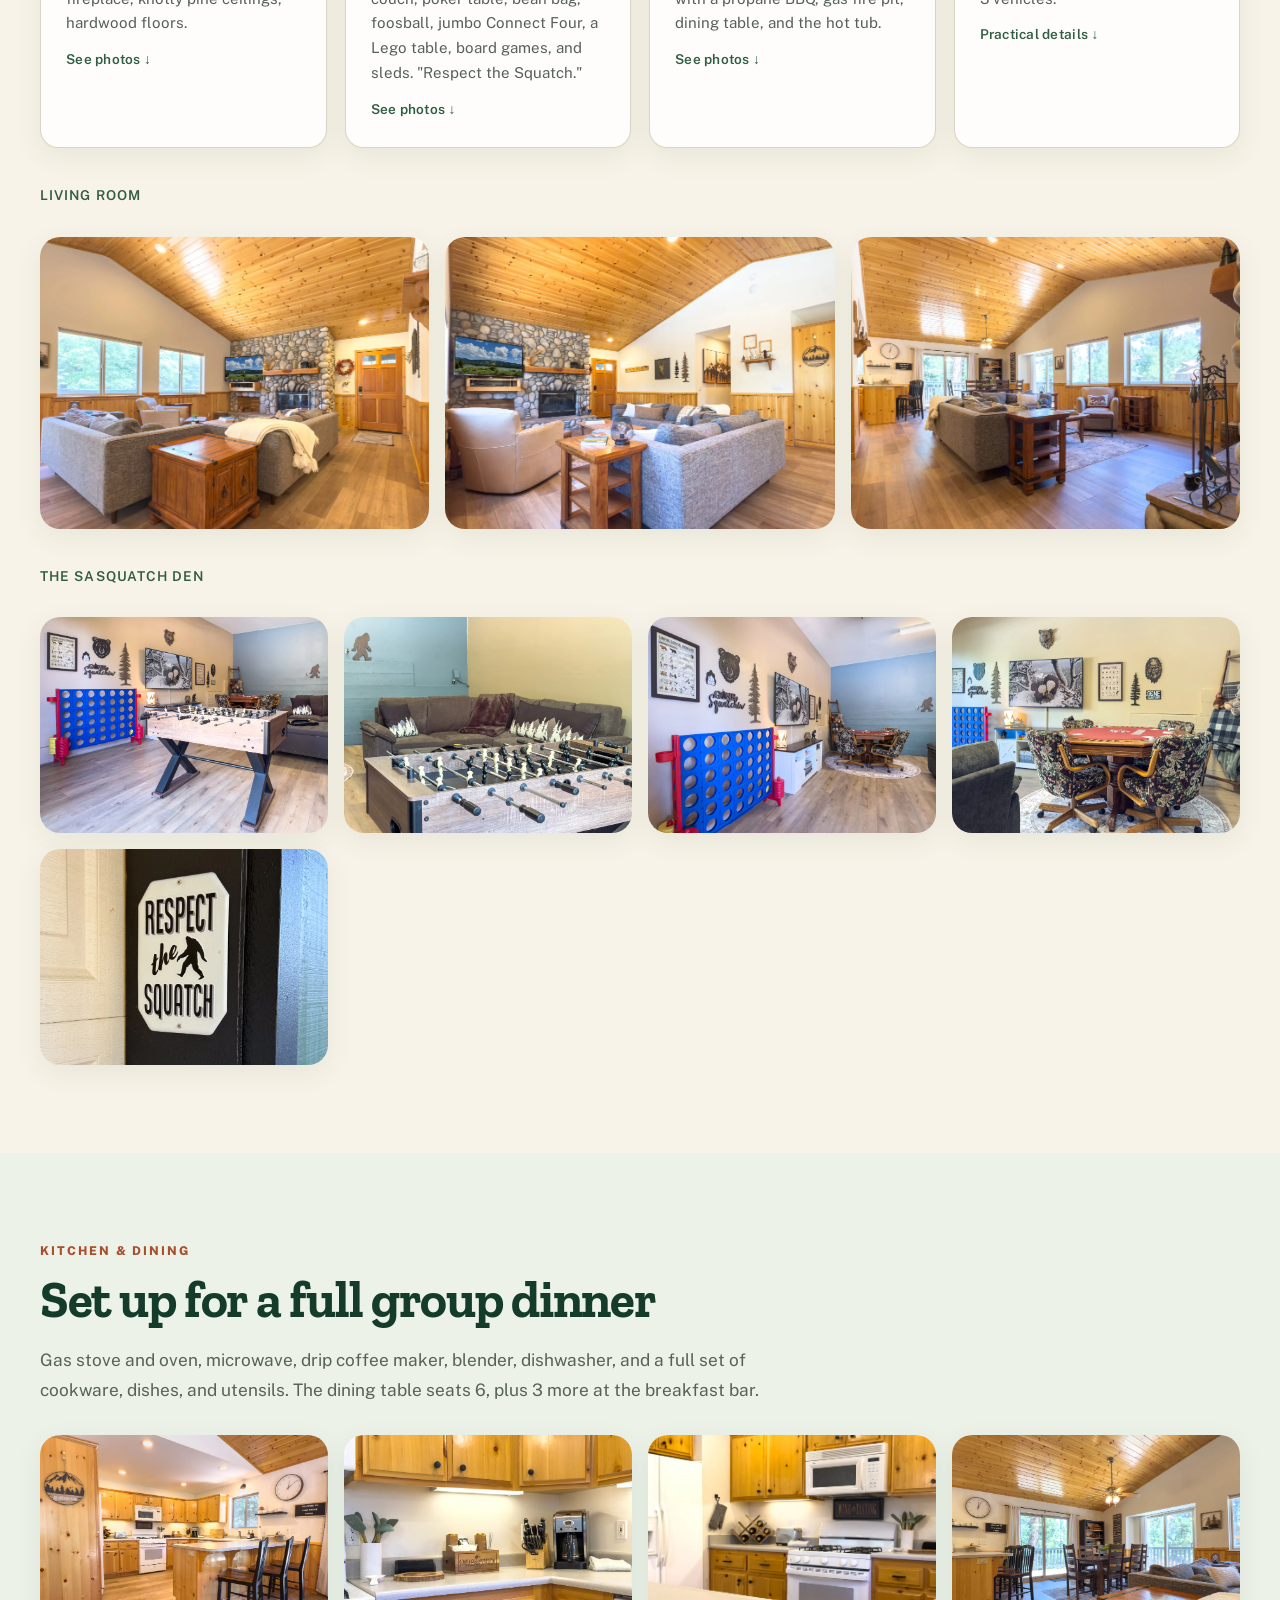
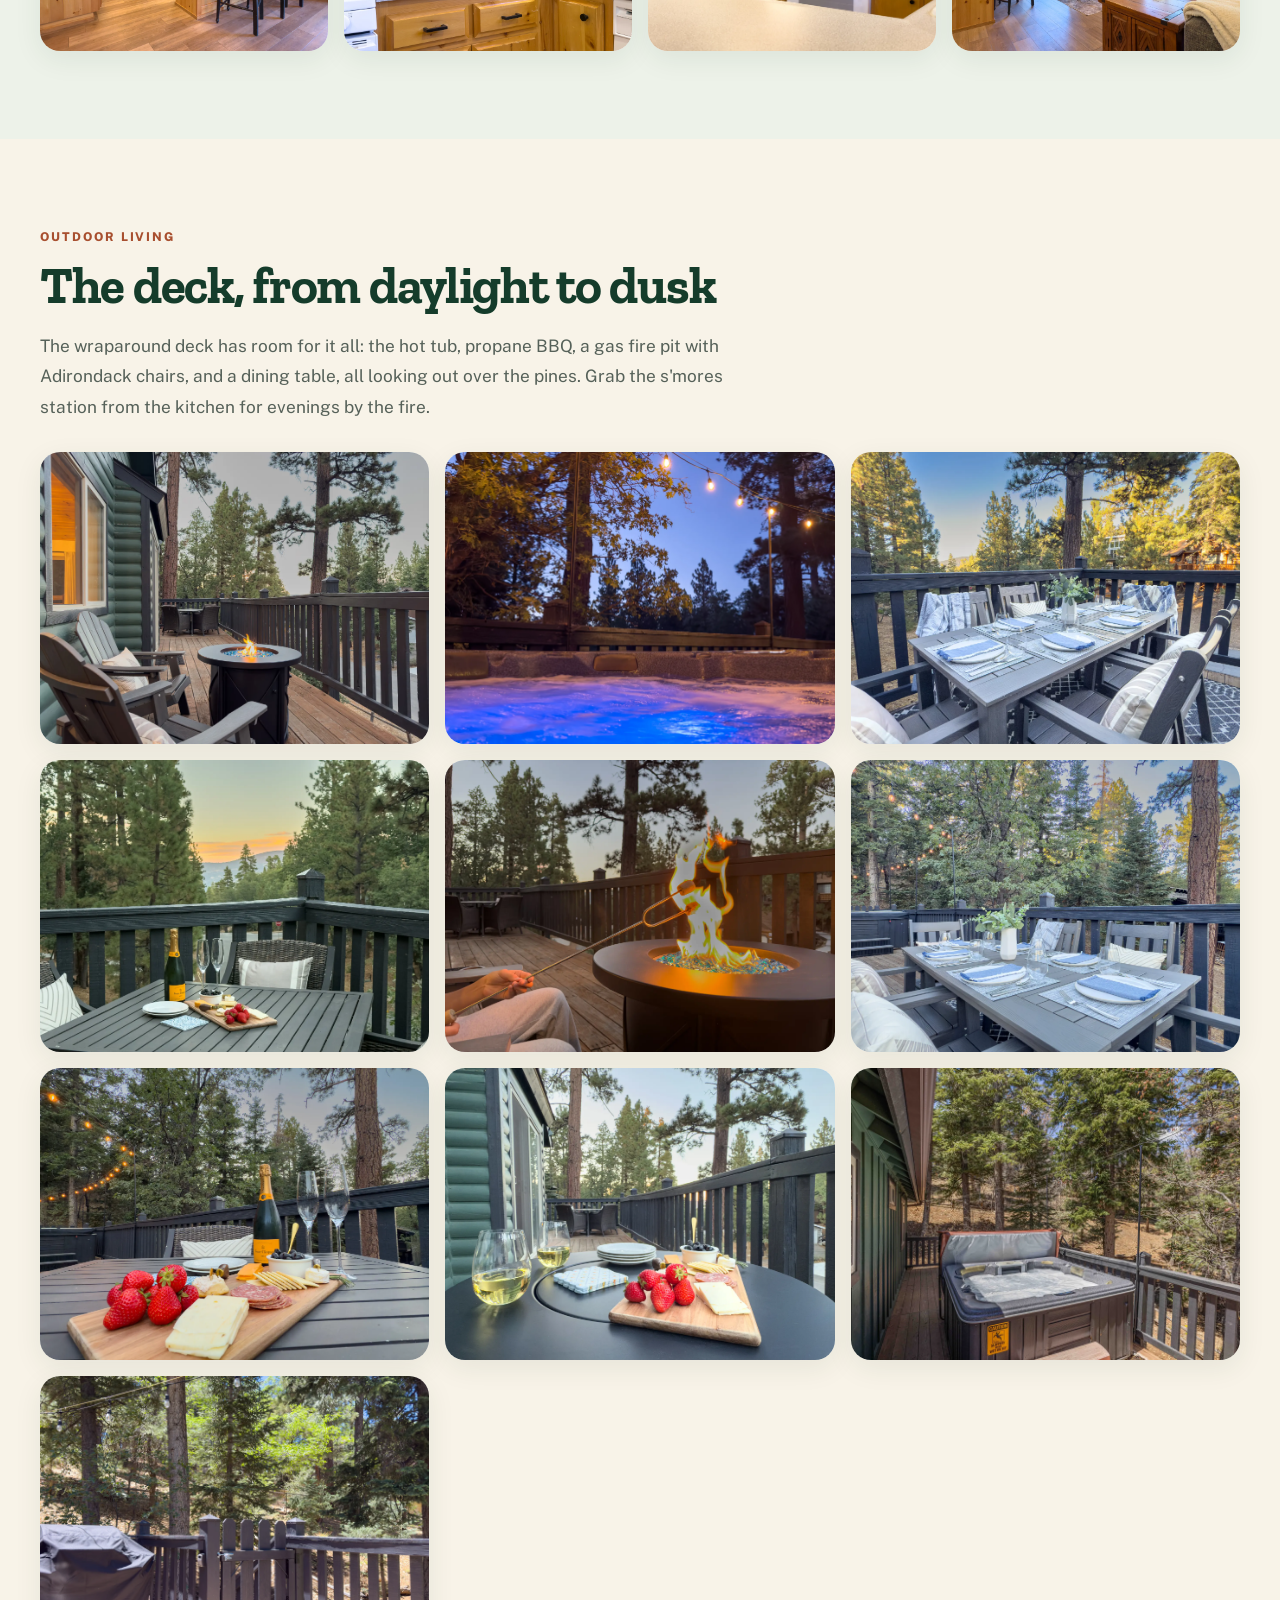
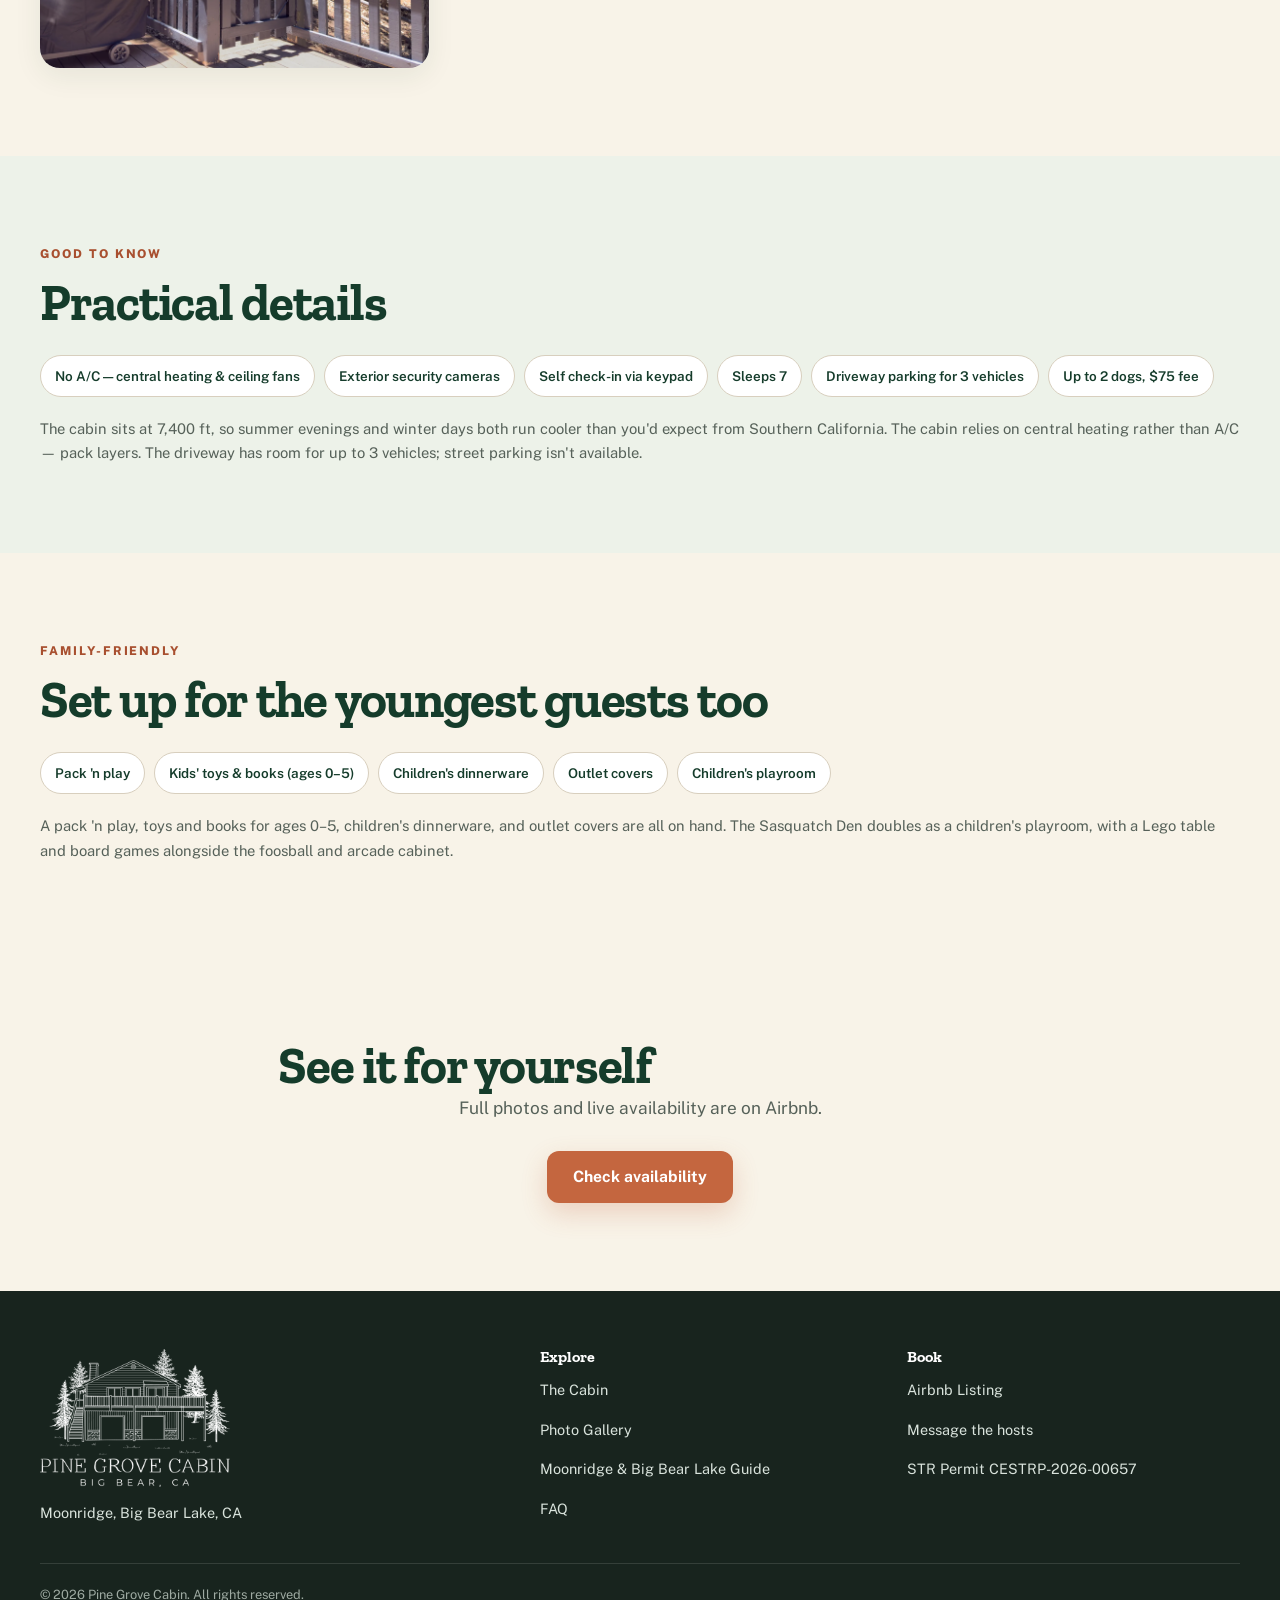
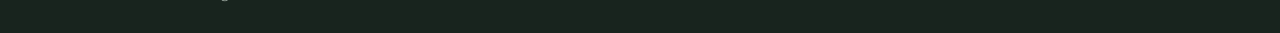
==== commit 1d5d0b89: "Swap in new logo: header badge, footer stacked logo, favicons and touch icon Co-Authored-By: Claude " ====
--- a/cabin.html
+++ b/cabin.html
@@ -28,7 +28,7 @@
 <header class="site-header">
   <div class="wrap">
     <a href="index.html" class="brand">
-<span class="brand-mark-badge"><img class="brand-mark" src="img/logo-icon.png" alt="Pine Grove Cabin logo"></span>
+<span class="brand-mark-badge"><img class="brand-mark" src="img/logo-badge.png" alt="Pine Grove Cabin logo" width="54" height="54"></span>
       Pine Grove Cabin
     </a>
     <nav class="main-nav" id="primary-nav" aria-label="Primary">
@@ -296,7 +296,7 @@
 <footer>
   <div class="wrap">
     <div>
-      <h4>Pine Grove Cabin</h4>
+      <img class="footer-logo" src="img/logo-stacked-white.png" alt="Pine Grove Cabin" width="520" height="378" loading="lazy">
       <p>Moonridge, Big Bear Lake, CA</p>
     </div>
     <div>
--- a/styles.css
+++ b/styles.css
@@ -67,12 +67,8 @@
 .site-header .wrap { display: flex; align-items: center; justify-content: space-between; gap: 24px; }
 .brand { display: inline-flex; align-items: center; gap: 11px; color: var(--pine-deep); font: 700 1.35rem var(--font-display); }
 .brand:hover { text-decoration: none; }
-.brand-mark-badge {
-  width: 46px; height: 46px; border-radius: 50%; flex: 0 0 auto;
-  display: grid; place-items: center; background: var(--white); border: 1px solid var(--line);
-  box-shadow: var(--shadow-soft);
-}
-.brand-mark { width: 34px; height: 34px; object-fit: contain; }
+.brand-mark-badge { width: 54px; height: 54px; flex: 0 0 auto; display: grid; place-items: center; }
+.brand-mark { width: 54px; height: 54px; object-fit: contain; }
 nav.main-nav { display: flex; align-items: center; gap: clamp(14px, 2vw, 28px); }
 nav.main-nav a { color: var(--pine-deep); font-size: 0.9rem; font-weight: 600; }
 nav.main-nav a:hover { color: var(--terracotta-dark); text-decoration: none; }
@@ -242,6 +238,7 @@
 /* Footer */
 footer { padding: 58px 0 28px; background: #18241e; color: #d9e3dc; font-size: .9rem; }
 footer .wrap { display: grid; grid-template-columns: 1.4fr 1fr 1fr; gap: 34px; }
+.footer-logo { width: 190px; height: auto; margin-bottom: 14px; }
 footer h4 { margin-bottom: 12px; color: var(--white); font-size: 1rem; letter-spacing: 0; }
 footer a { color: #d9e3dc; }
 footer a:hover { color: var(--amber); }
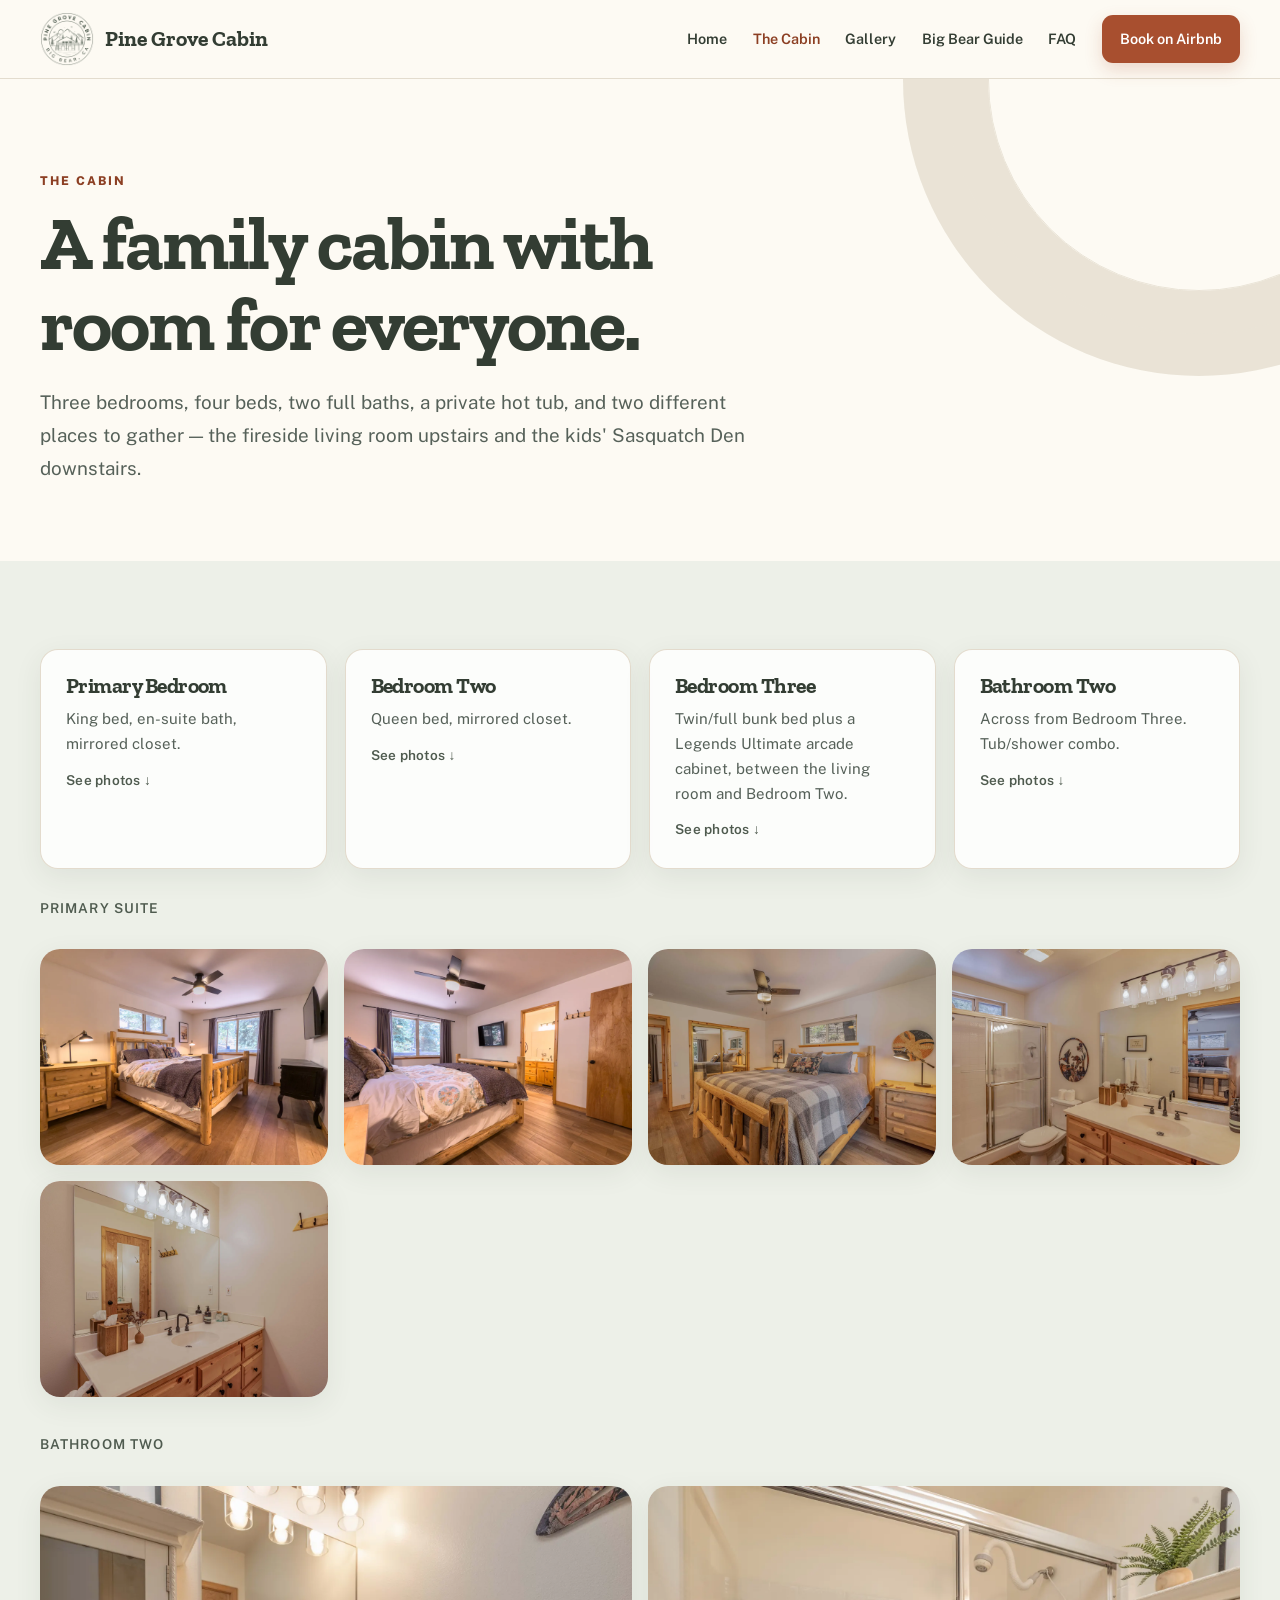
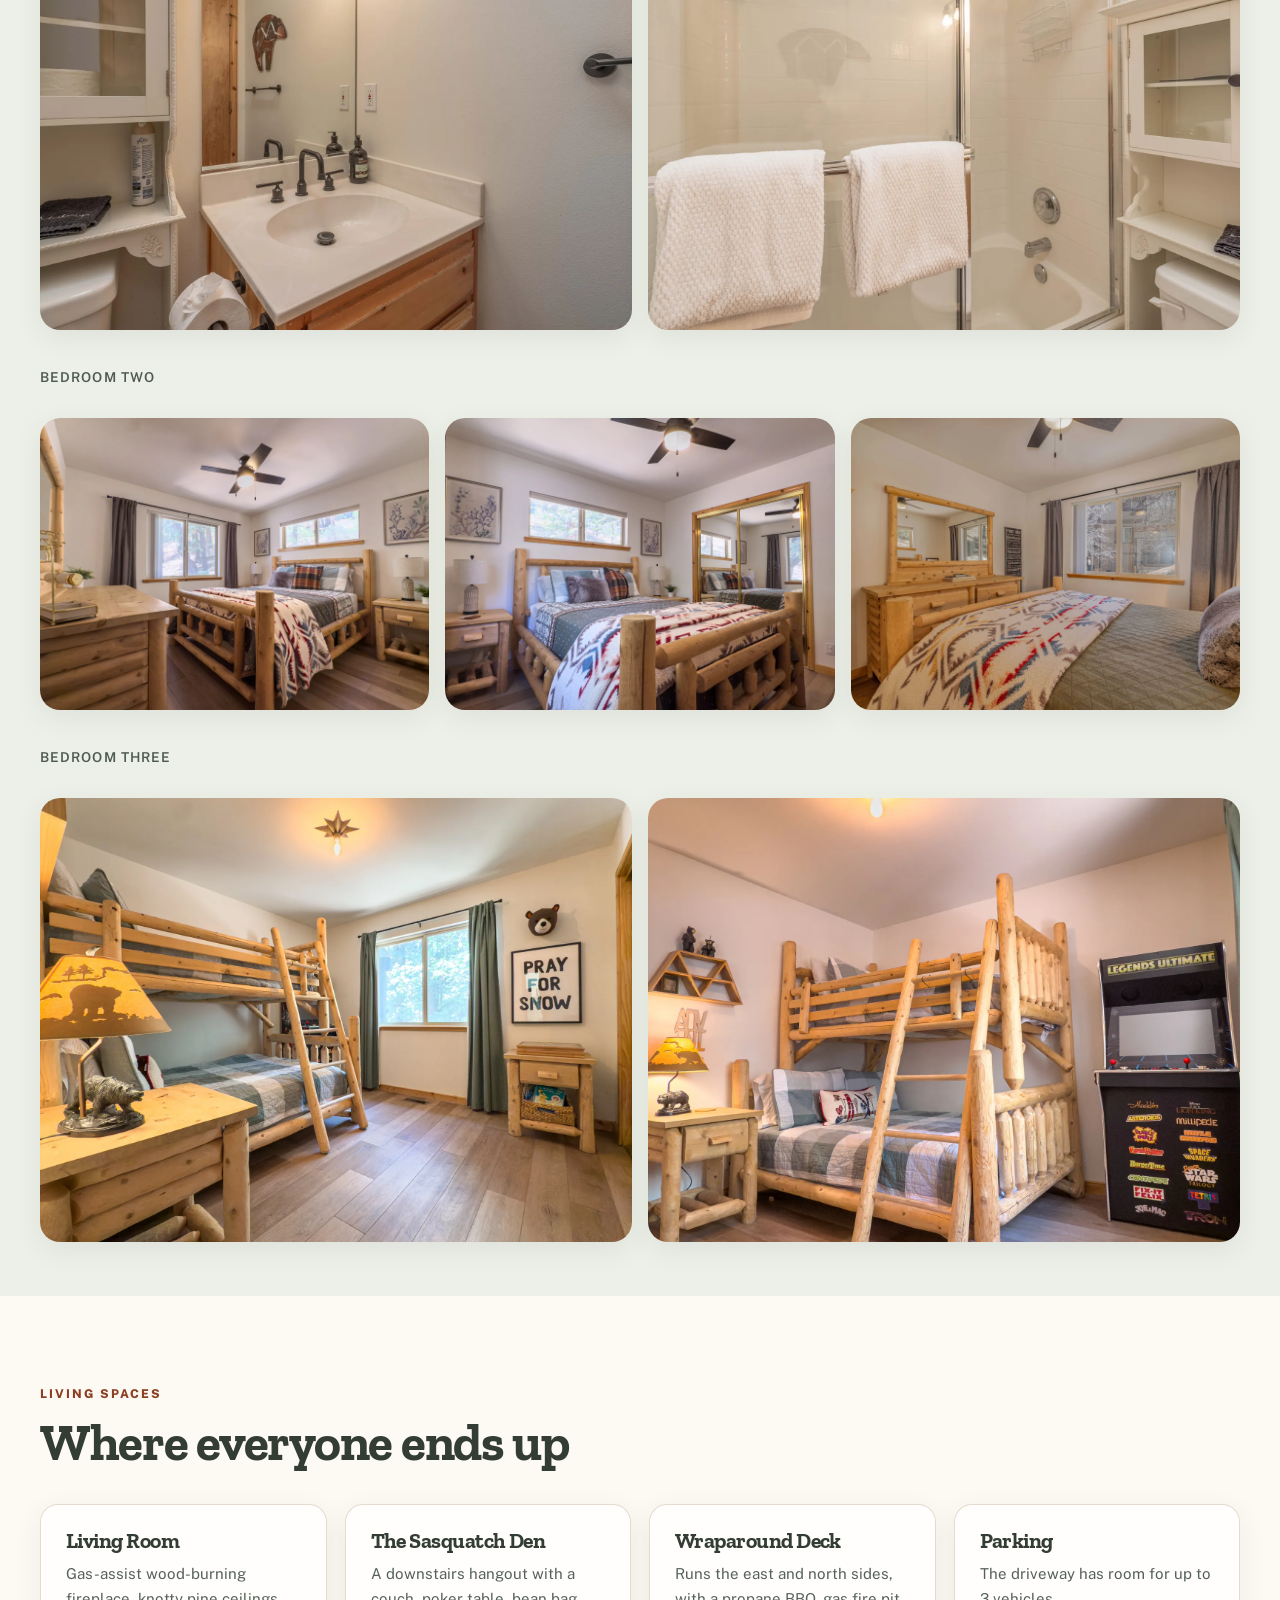
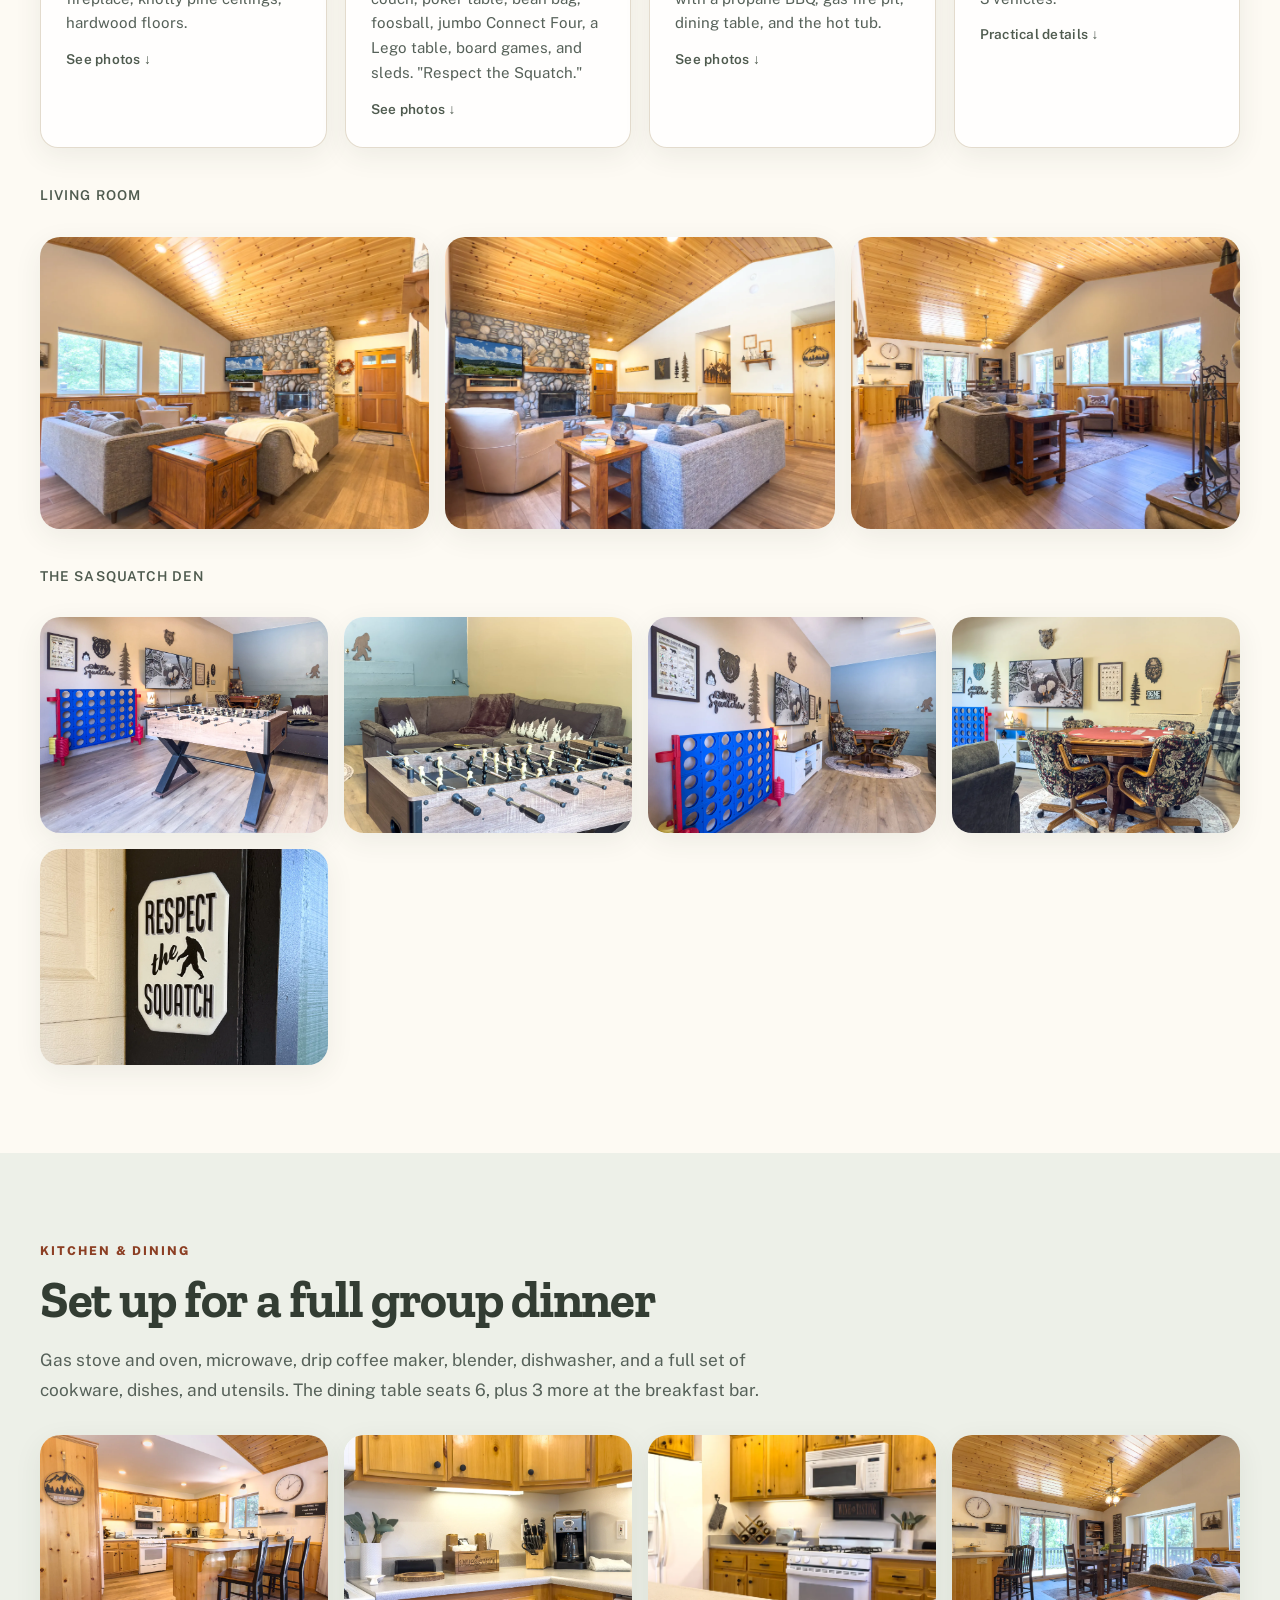
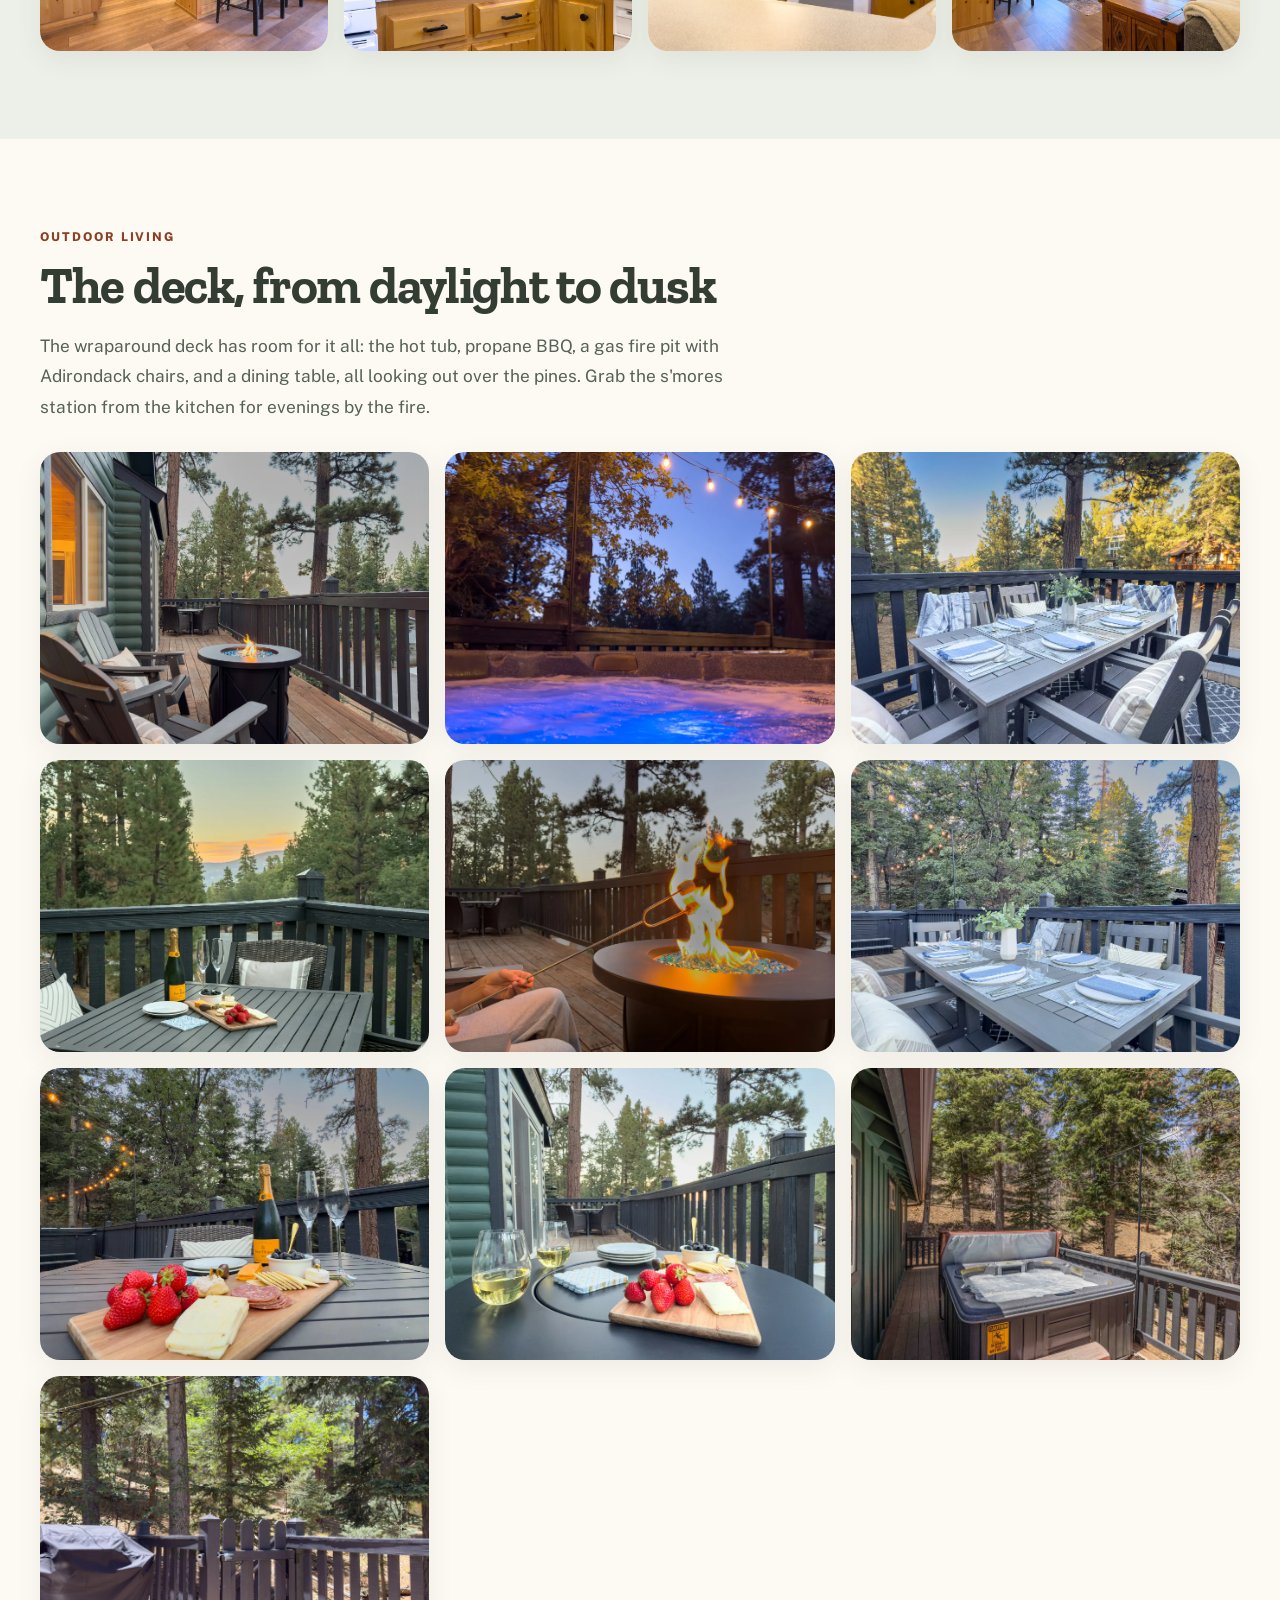
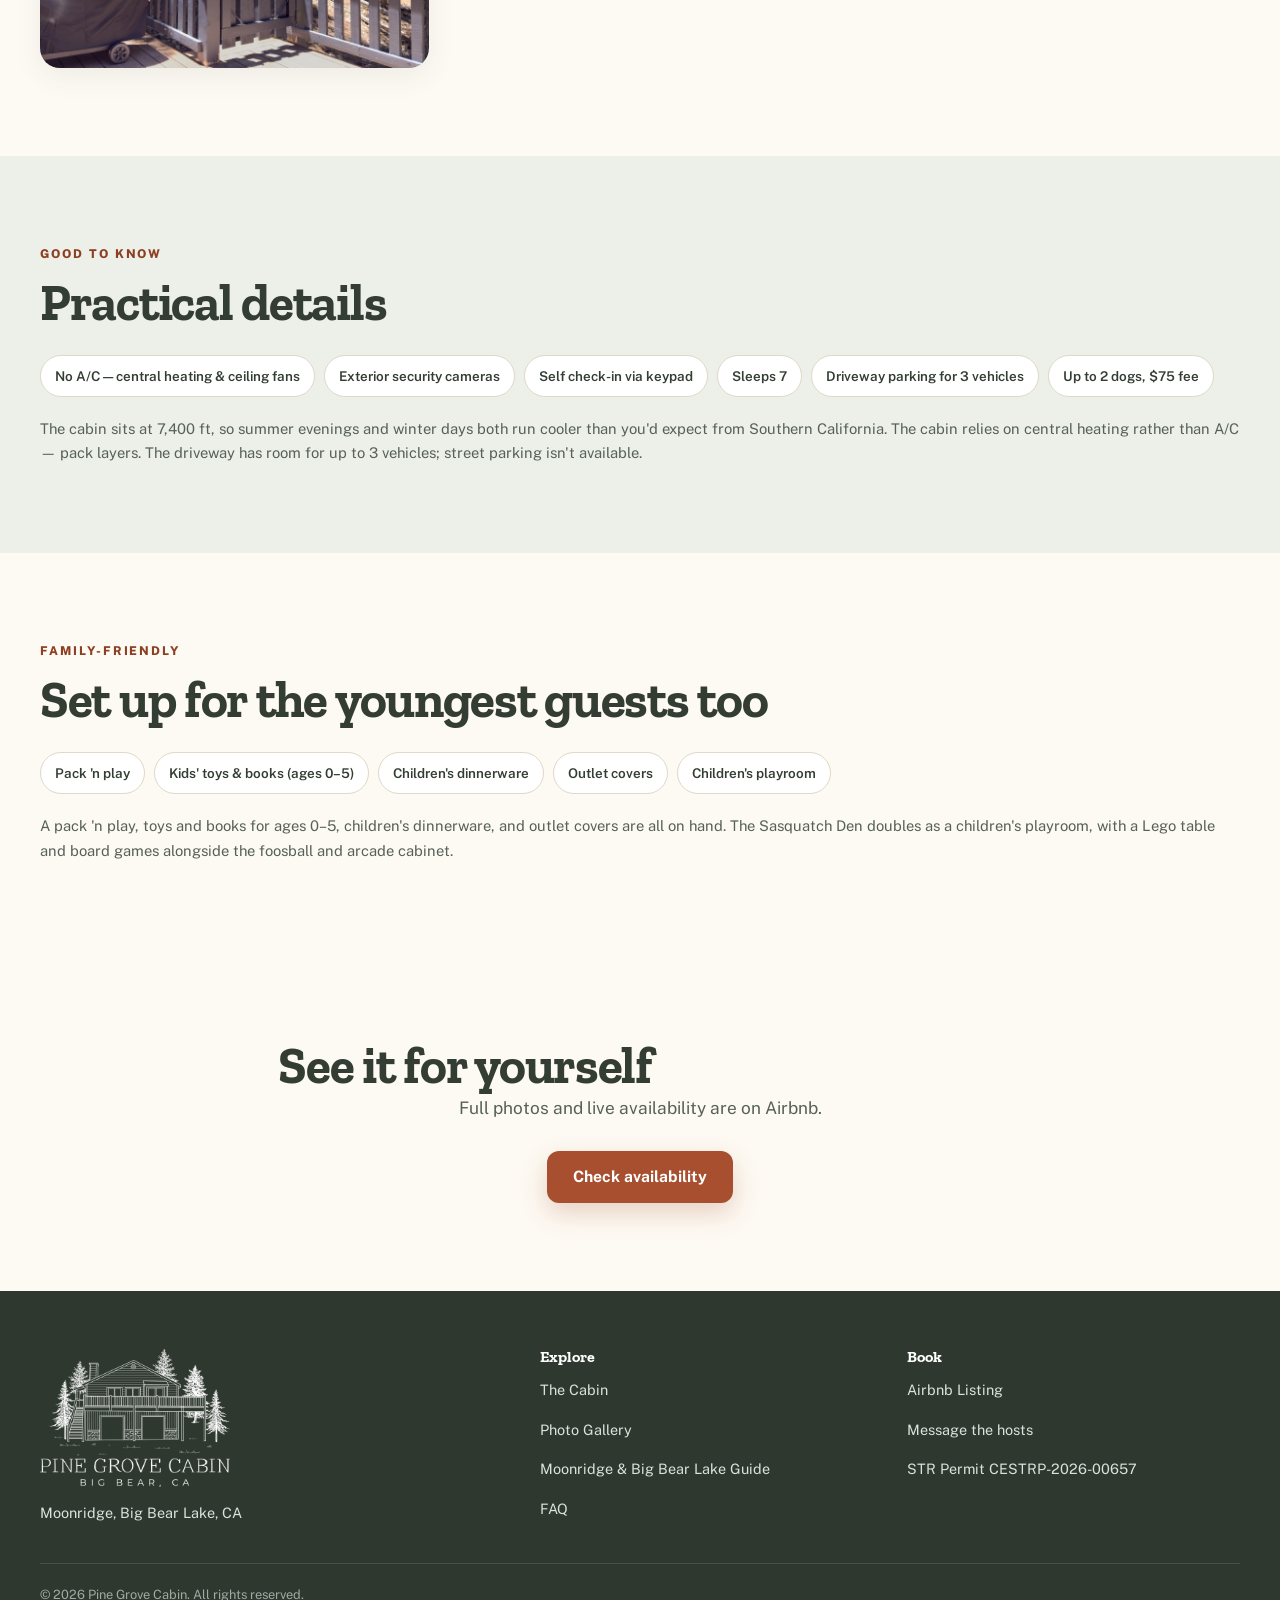
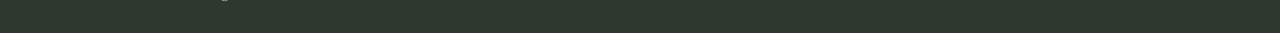
==== commit d2f9d7a2: "Align site colors with the new logo: sage, cream, peach, deeper terracotta buttons - Sage replaces p" ====
--- a/cabin.html
+++ b/cabin.html
@@ -9,7 +9,7 @@
 <link rel="icon" type="image/png" href="img/favicon-32.png" sizes="32x32">
 <link rel="icon" type="image/png" href="img/favicon-16.png" sizes="16x16">
 <link rel="apple-touch-icon" href="img/apple-touch-icon.png">
-<meta name="theme-color" content="#153C2B">
+<meta name="theme-color" content="#4F5B4F">
 <meta property="og:type" content="website">
 <meta property="og:site_name" content="Pine Grove Cabin">
 <meta property="og:title" content="Family Cabin Amenities &amp; Rooms | Pine Grove Cabin">
--- a/styles.css
+++ b/styles.css
@@ -2,21 +2,22 @@
 @import url('https://fonts.googleapis.com/css2?family=Zilla+Slab:wght@500;600;700&family=Public+Sans:wght@400;500;600;700&display=swap');
 
 :root {
-  --pine-deep: #153c2b;
-  --pine-mid: #315d43;
-  --pine-soft: #dfe9df;
-  --pine-pale: #edf2e9;
-  --terracotta: #c4663f;
-  --terracotta-dark: #a84f2f;
-  --amber: #dda94b;
-  --parchment: #f8f3e8;
-  --parchment-deep: #eee5d5;
+  /* Palette follows the 2026 logo: sage, cream, peach. Variable names kept from the original build. */
+  --pine-deep: #333d33;      /* headings, nav, text on cream (sage, deep) */
+  --pine-mid: #4f5b4f;       /* logo sage: labels, dark sections */
+  --pine-soft: #e2e7de;
+  --pine-pale: #edf0e8;      /* alternate section background */
+  --terracotta: #a84f2f;     /* buttons (white text 5.5:1) */
+  --terracotta-dark: #8c3f23;/* links, eyebrows, button hover */
+  --amber: #cf9774;          /* logo peach: decoration and tags only, never body text */
+  --parchment: #fdfaf3;      /* logo cream */
+  --parchment-deep: #f3ecdf;
   --charcoal: #223029;
   --charcoal-soft: #566159;
-  --line: #d8cfbe;
+  --line: #e0d8c8;
   --white: #fff;
-  --shadow: 0 18px 50px rgba(21, 60, 43, 0.10);
-  --shadow-soft: 0 8px 28px rgba(21, 60, 43, 0.08);
+  --shadow: 0 18px 50px rgba(51, 61, 51, 0.10);
+  --shadow-soft: 0 8px 28px rgba(51, 61, 51, 0.08);
   --font-display: 'Zilla Slab', Georgia, serif;
   --font-body: 'Public Sans', -apple-system, BlinkMacSystemFont, sans-serif;
   --max-w: 1200px;
@@ -46,7 +47,8 @@
 p + p { margin-top: 1rem; }
 a { color: var(--terracotta-dark); text-decoration: none; }
 a:hover { text-decoration: underline; }
-a:focus-visible, button:focus-visible { outline: 3px solid var(--amber); outline-offset: 3px; }
+a:focus-visible, button:focus-visible { outline: 3px solid var(--terracotta-dark); outline-offset: 3px; }
+.section-dark a:focus-visible, footer a:focus-visible, .hero a:focus-visible { outline-color: var(--amber); }
 img { display: block; max-width: 100%; }
 
 .skip-link {
@@ -60,8 +62,8 @@
 .site-header {
   position: sticky; top: 0; z-index: 50;
   padding: 12px 0;
-  background: rgba(248, 243, 232, 0.94);
-  border-bottom: 1px solid rgba(216, 207, 190, 0.82);
+  background: rgba(253, 250, 243, 0.94);
+  border-bottom: 1px solid rgba(224, 216, 200, 0.85);
   backdrop-filter: blur(16px);
 }
 .site-header .wrap { display: flex; align-items: center; justify-content: space-between; gap: 24px; }
@@ -75,7 +77,7 @@
 nav.main-nav a.current { color: var(--terracotta-dark); }
 .btn-book-nav {
   background: var(--terracotta); color: var(--white) !important;
-  padding: 12px 18px; border-radius: 11px; box-shadow: 0 7px 18px rgba(196, 102, 63, .2);
+  padding: 12px 18px; border-radius: 11px; box-shadow: 0 7px 18px rgba(168, 79, 47, .2);
 }
 .btn-book-nav:hover { background: var(--terracotta-dark); }
 .mobile-toggle { display: none; border: 0; background: transparent; color: var(--pine-deep); font-size: 1.65rem; cursor: pointer; }
@@ -87,7 +89,7 @@
   font: 700 0.98rem var(--font-body); cursor: pointer; transition: transform .2s ease, background .2s ease;
 }
 .btn:hover { transform: translateY(-2px); text-decoration: none; }
-.btn-primary { background: var(--terracotta); color: var(--white); box-shadow: 0 10px 26px rgba(196, 102, 63, .24); }
+.btn-primary { background: var(--terracotta); color: var(--white); box-shadow: 0 10px 26px rgba(168, 79, 47, .24); }
 .btn-primary:hover { background: var(--terracotta-dark); }
 .btn-outline { border-color: var(--pine-deep); color: var(--pine-deep); background: transparent; }
 .btn-outline:hover { background: var(--pine-deep); color: var(--white); }
@@ -104,7 +106,7 @@
 .hero-photo { position: absolute; inset: 0; width: 100%; height: 100%; object-fit: cover; }
 .hero-gradient {
   position: absolute; inset: 0; z-index: 1;
-  background: linear-gradient(90deg, rgba(11, 42, 28, .92) 0%, rgba(14, 51, 35, .7) 48%, rgba(15, 54, 37, .12) 100%);
+  background: linear-gradient(90deg, rgba(38, 47, 39, .92) 0%, rgba(40, 50, 41, .7) 48%, rgba(42, 52, 43, .12) 100%);
 }
 .hero-topo { display: none; }
 .hero .wrap { position: relative; z-index: 2; }
@@ -113,23 +115,23 @@
   display: block; margin-bottom: 12px; color: var(--terracotta-dark);
   font-size: .76rem; font-weight: 800; letter-spacing: .16em; text-transform: uppercase;
 }
-.hero-eyebrow { display: inline-block; color: var(--pine-deep); background: var(--amber); padding: 8px 13px; border-radius: 999px; }
+.hero-eyebrow { display: inline-block; color: #1f2620; background: var(--amber); padding: 8px 13px; border-radius: 999px; }
 .hero h1 { color: var(--white); max-width: 920px; margin: 20px 0 24px; text-wrap: balance; }
 .hero p.lede { color: #f2f3ed; max-width: 700px; font-size: clamp(1.05rem, 1.6vw, 1.25rem); }
 .hero-cta-row { display: flex; flex-wrap: wrap; gap: 14px; margin-top: 30px; }
-.hero .btn-outline { color: var(--white); border-color: rgba(255,255,255,.8); background: rgba(17, 48, 34, .26); }
+.hero .btn-outline { color: var(--white); border-color: rgba(255,255,255,.8); background: rgba(38, 47, 39, .3); }
 .hero .btn-outline:hover { background: var(--white); color: var(--pine-deep); }
 .hero-pin-label {
   display: inline-flex; align-items: center; gap: 9px; margin-top: 26px;
   padding: 10px 14px; border: 1px solid rgba(255,255,255,.22); border-radius: 999px;
-  background: rgba(14, 48, 33, .56); color: var(--white); font-size: .86rem;
+  background: rgba(38, 47, 39, .58); color: var(--white); font-size: .86rem;
   backdrop-filter: blur(8px);
 }
 .hero-facts {
   display: grid; grid-template-columns: repeat(4, minmax(92px, 1fr)); gap: 10px;
   max-width: 620px; margin-top: 26px;
 }
-.hero-fact { padding: 13px 15px; border-radius: 13px; background: rgba(248,243,232,.92); color: var(--pine-deep); }
+.hero-fact { padding: 13px 15px; border-radius: 13px; background: rgba(253,250,243,.94); color: var(--pine-deep); }
 .hero-fact strong { display: block; font: 700 1.55rem var(--font-display); line-height: 1; }
 .hero-fact span { font-size: .73rem; font-weight: 700; text-transform: uppercase; letter-spacing: .05em; }
 
@@ -151,13 +153,13 @@
 section { padding: 88px 0; }
 .section-tight { padding: 54px 0; }
 .section-alt { background: var(--pine-pale); }
-.section-dark { background: var(--pine-deep); color: #dfe9df; position: relative; overflow: hidden; }
+.section-dark { background: var(--pine-mid); color: #dfe9df; position: relative; overflow: hidden; }
 .section-dark::after {
   content: ''; position: absolute; width: 360px; height: 360px; right: -170px; bottom: -190px;
   border: 1px solid rgba(255,255,255,.12); border-radius: 50%; box-shadow: 0 0 0 46px transparent, 0 0 0 47px rgba(255,255,255,.1), 0 0 0 92px transparent, 0 0 0 93px rgba(255,255,255,.08);
 }
 .section-dark h2, .section-dark h3 { color: var(--white); }
-.section-dark .eyebrow { color: var(--amber); }
+.section-dark .eyebrow { color: #f3d9c4; }
 .section-dark .wrap { position: relative; z-index: 1; }
 .lede { max-width: 720px; margin-top: 18px; color: var(--charcoal-soft); font-size: 1.08rem; line-height: 1.75; }
 .section-dark .lede { color: #d9e3dc !important; }
@@ -172,7 +174,7 @@
 
 .card-grid { display: grid; grid-template-columns: repeat(auto-fit, minmax(230px, 1fr)); gap: 18px; margin-top: 34px; }
 .card {
-  background: rgba(255,255,255,.82); border: 1px solid rgba(216,207,190,.9); border-radius: var(--radius);
+  background: rgba(255,255,255,.82); border: 1px solid rgba(224,216,200,.9); border-radius: var(--radius);
   padding: 25px; box-shadow: var(--shadow-soft);
 }
 .card h3 { margin-bottom: 9px; }
@@ -236,7 +238,7 @@
 section[id="house-rules"] { scroll-margin-top: 84px; }
 
 /* Footer */
-footer { padding: 58px 0 28px; background: #18241e; color: #d9e3dc; font-size: .9rem; }
+footer { padding: 58px 0 28px; background: #2f382f; color: #d9e3dc; font-size: .9rem; }
 footer .wrap { display: grid; grid-template-columns: 1.4fr 1fr 1fr; gap: 34px; }
 .footer-logo { width: 190px; height: auto; margin-bottom: 14px; }
 footer h4 { margin-bottom: 12px; color: var(--white); font-size: 1rem; letter-spacing: 0; }
@@ -262,7 +264,7 @@
   nav.main-nav {
     display: none; position: absolute; top: 100%; left: 0; right: 0;
     flex-direction: column; align-items: stretch; gap: 0; padding: 10px 20px 22px;
-    background: rgba(248,243,232,.98); border-bottom: 1px solid var(--line); box-shadow: var(--shadow-soft);
+    background: rgba(253,250,243,.98); border-bottom: 1px solid var(--line); box-shadow: var(--shadow-soft);
   }
   nav.main-nav.is-open { display: flex; }
   nav.main-nav a { width: 100%; padding: 12px 4px; font-size: .95rem; }
@@ -278,7 +280,7 @@
     width: calc(100% - 20px); min-height: 760px; margin-top: 10px; padding: 54px 0 38px;
     border-radius: 22px; align-items: end;
   }
-  .hero-gradient { background: linear-gradient(0deg, rgba(11,42,28,.92) 0%, rgba(11,42,28,.62) 55%, rgba(11,42,28,.04) 100%); }
+  .hero-gradient { background: linear-gradient(0deg, rgba(38,47,39,.92) 0%, rgba(38,47,39,.62) 55%, rgba(38,47,39,.04) 100%); }
   .hero h1 { font-size: clamp(2.75rem, 12vw, 4rem); }
   .hero p.lede { font-size: 1rem; line-height: 1.65; }
   .hero-cta-row { flex-direction: column; }
@@ -322,7 +324,7 @@
 
 .lightbox {
   position: fixed; inset: 0; z-index: 100; display: flex; align-items: center; justify-content: center;
-  padding: 24px 64px; background: rgba(8, 24, 16, .92);
+  padding: 24px 64px; background: rgba(26, 32, 27, .93);
 }
 .lightbox[hidden] { display: none; }
 .lightbox figure { margin: 0; max-width: min(1200px, 100%); text-align: center; }
@@ -347,7 +349,7 @@
   .book-bar {
     display: block; position: fixed; left: 14px; right: 14px; bottom: 14px; z-index: 60;
     padding: 15px 18px; border-radius: 999px; background: var(--terracotta); color: var(--white);
-    font-weight: 700; text-align: center; box-shadow: 0 12px 30px rgba(21, 60, 43, .28);
+    font-weight: 700; text-align: center; box-shadow: 0 12px 30px rgba(51, 61, 51, .28);
     transform: translateY(160%); transition: transform .3s ease;
   }
   .book-bar:hover { background: var(--terracotta-dark); text-decoration: none; }
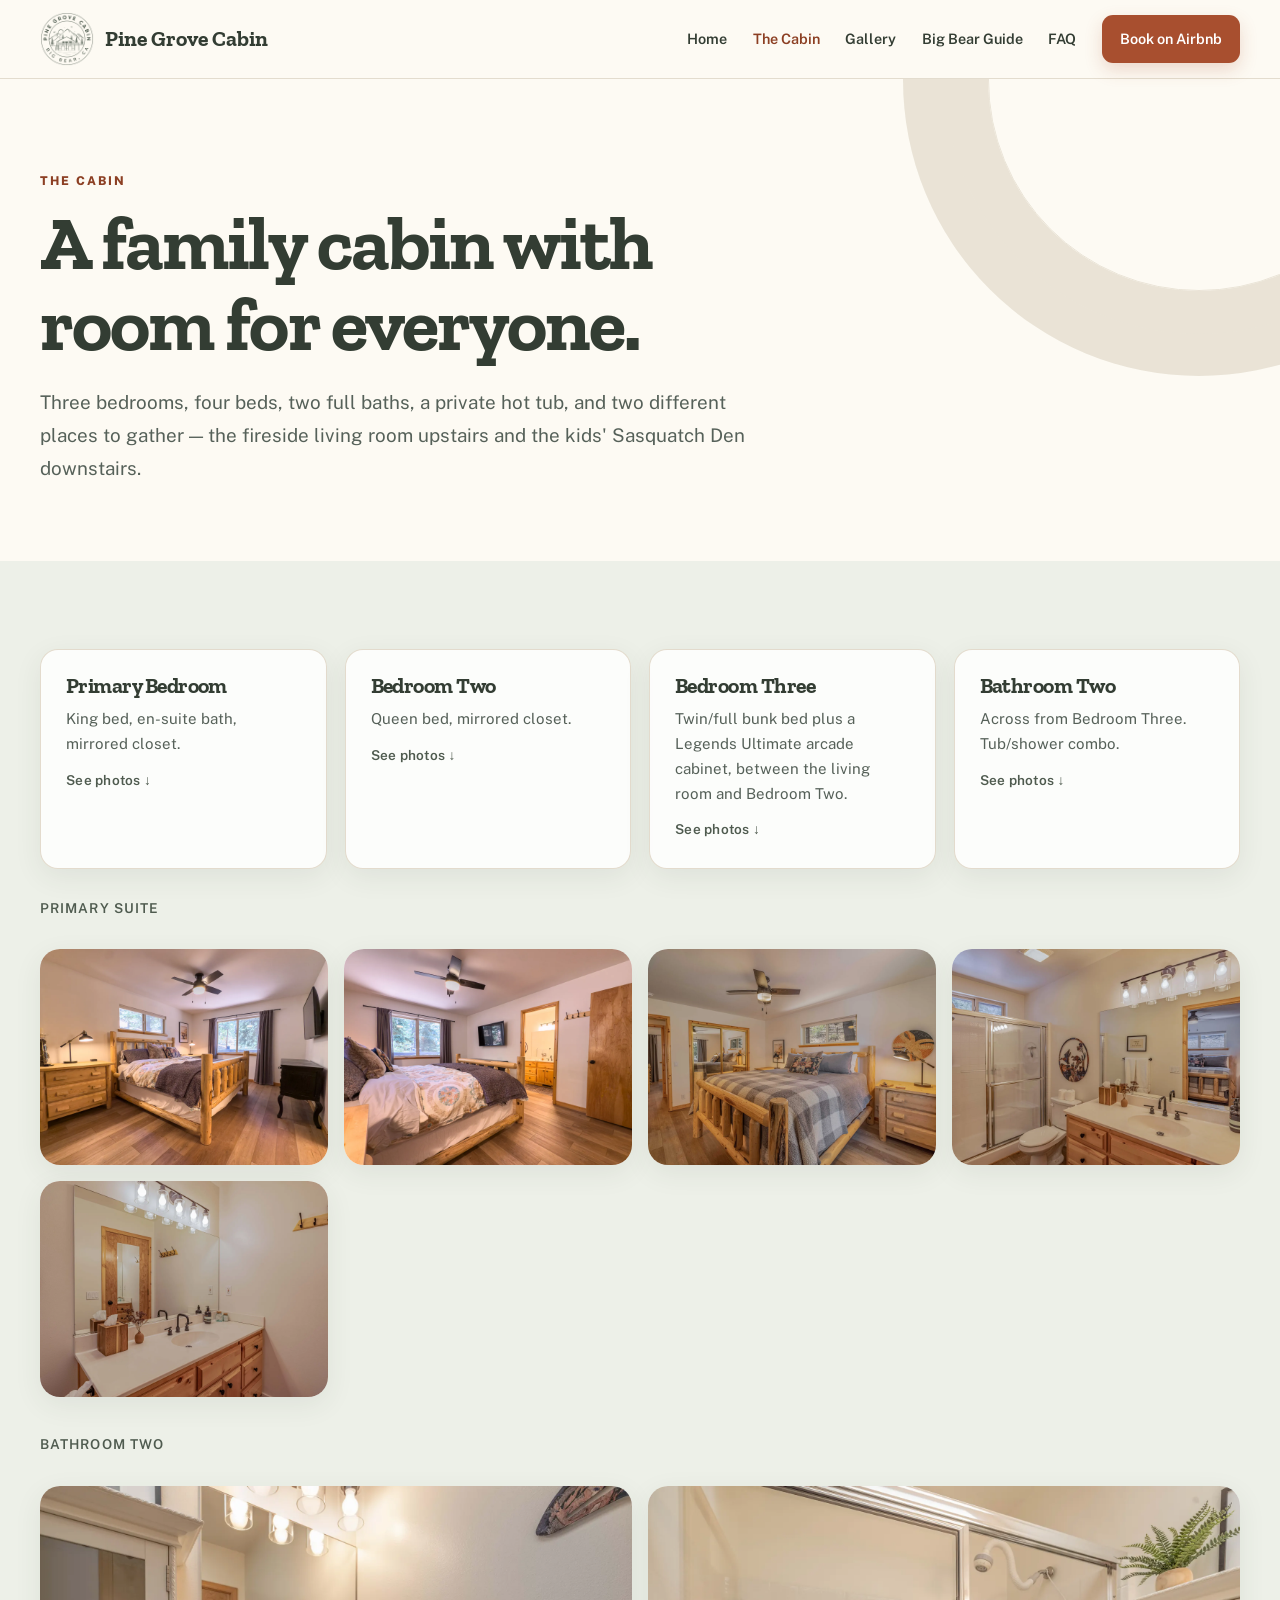
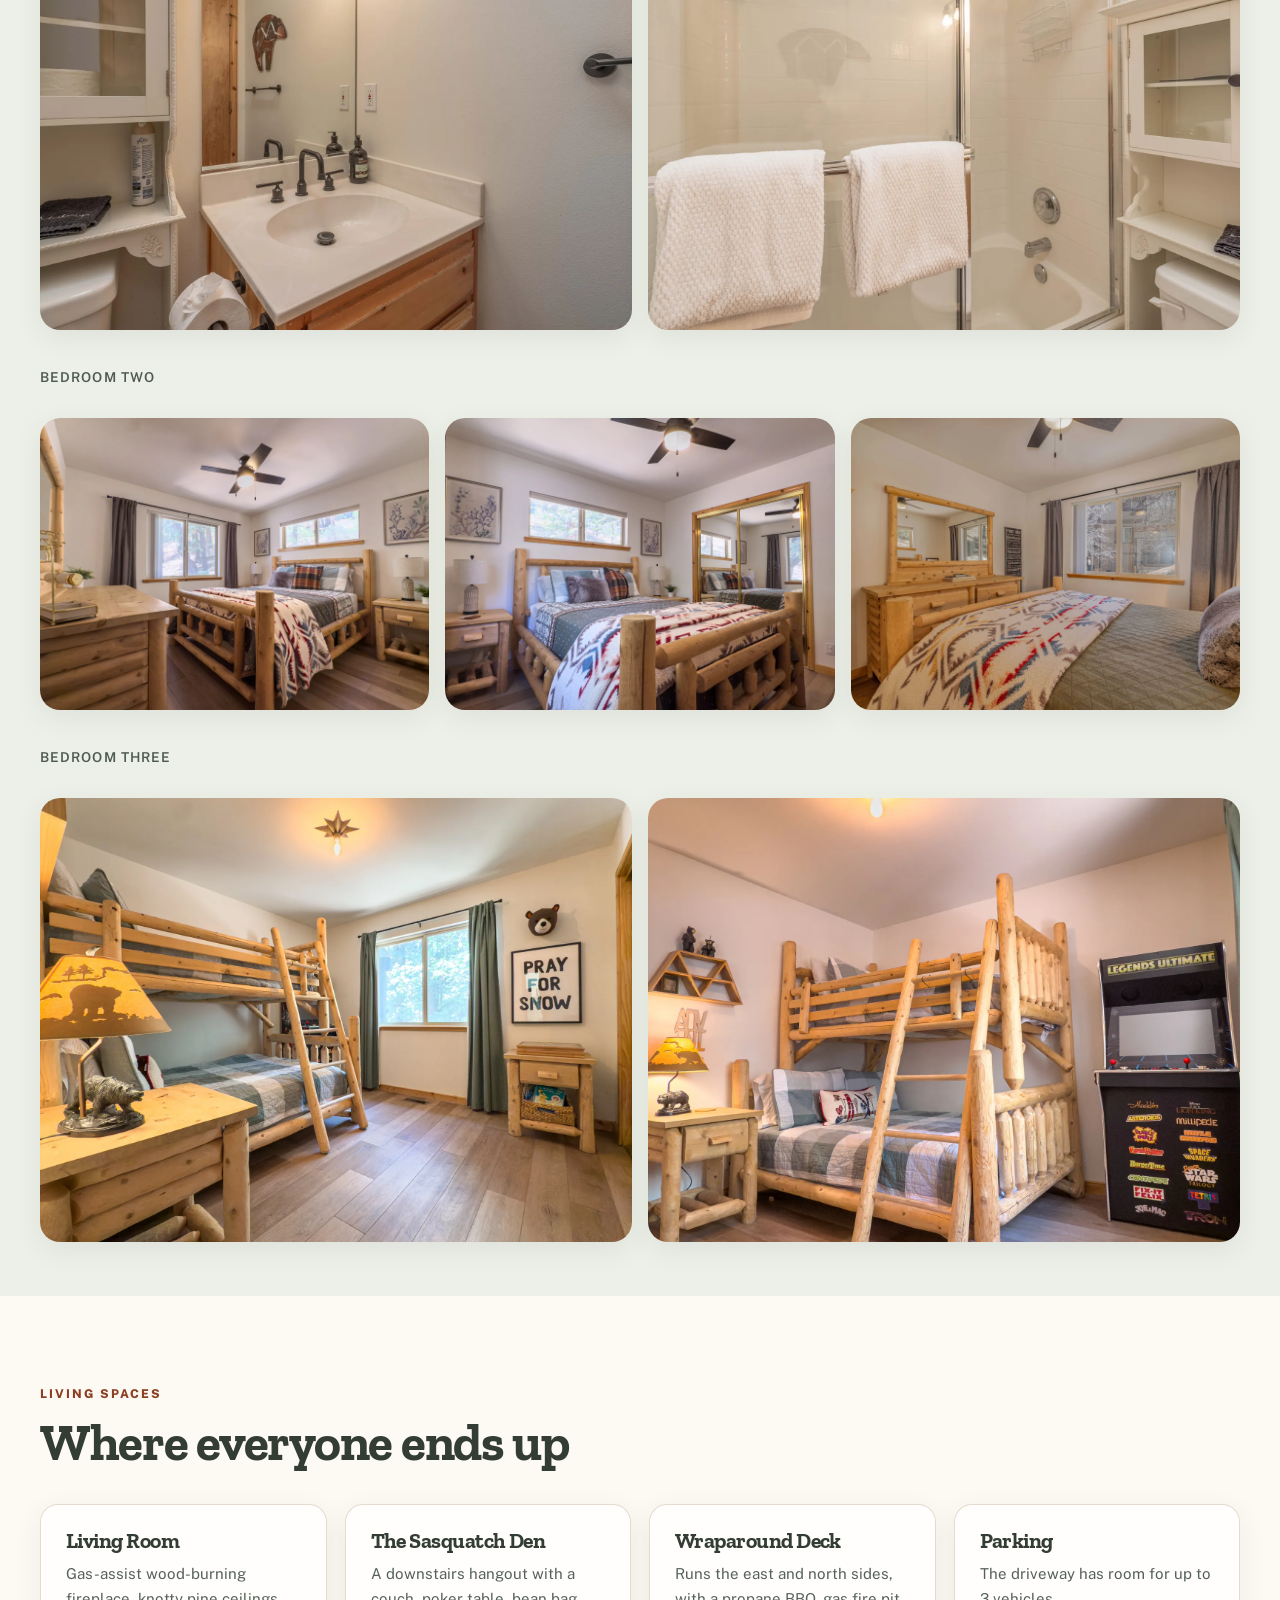
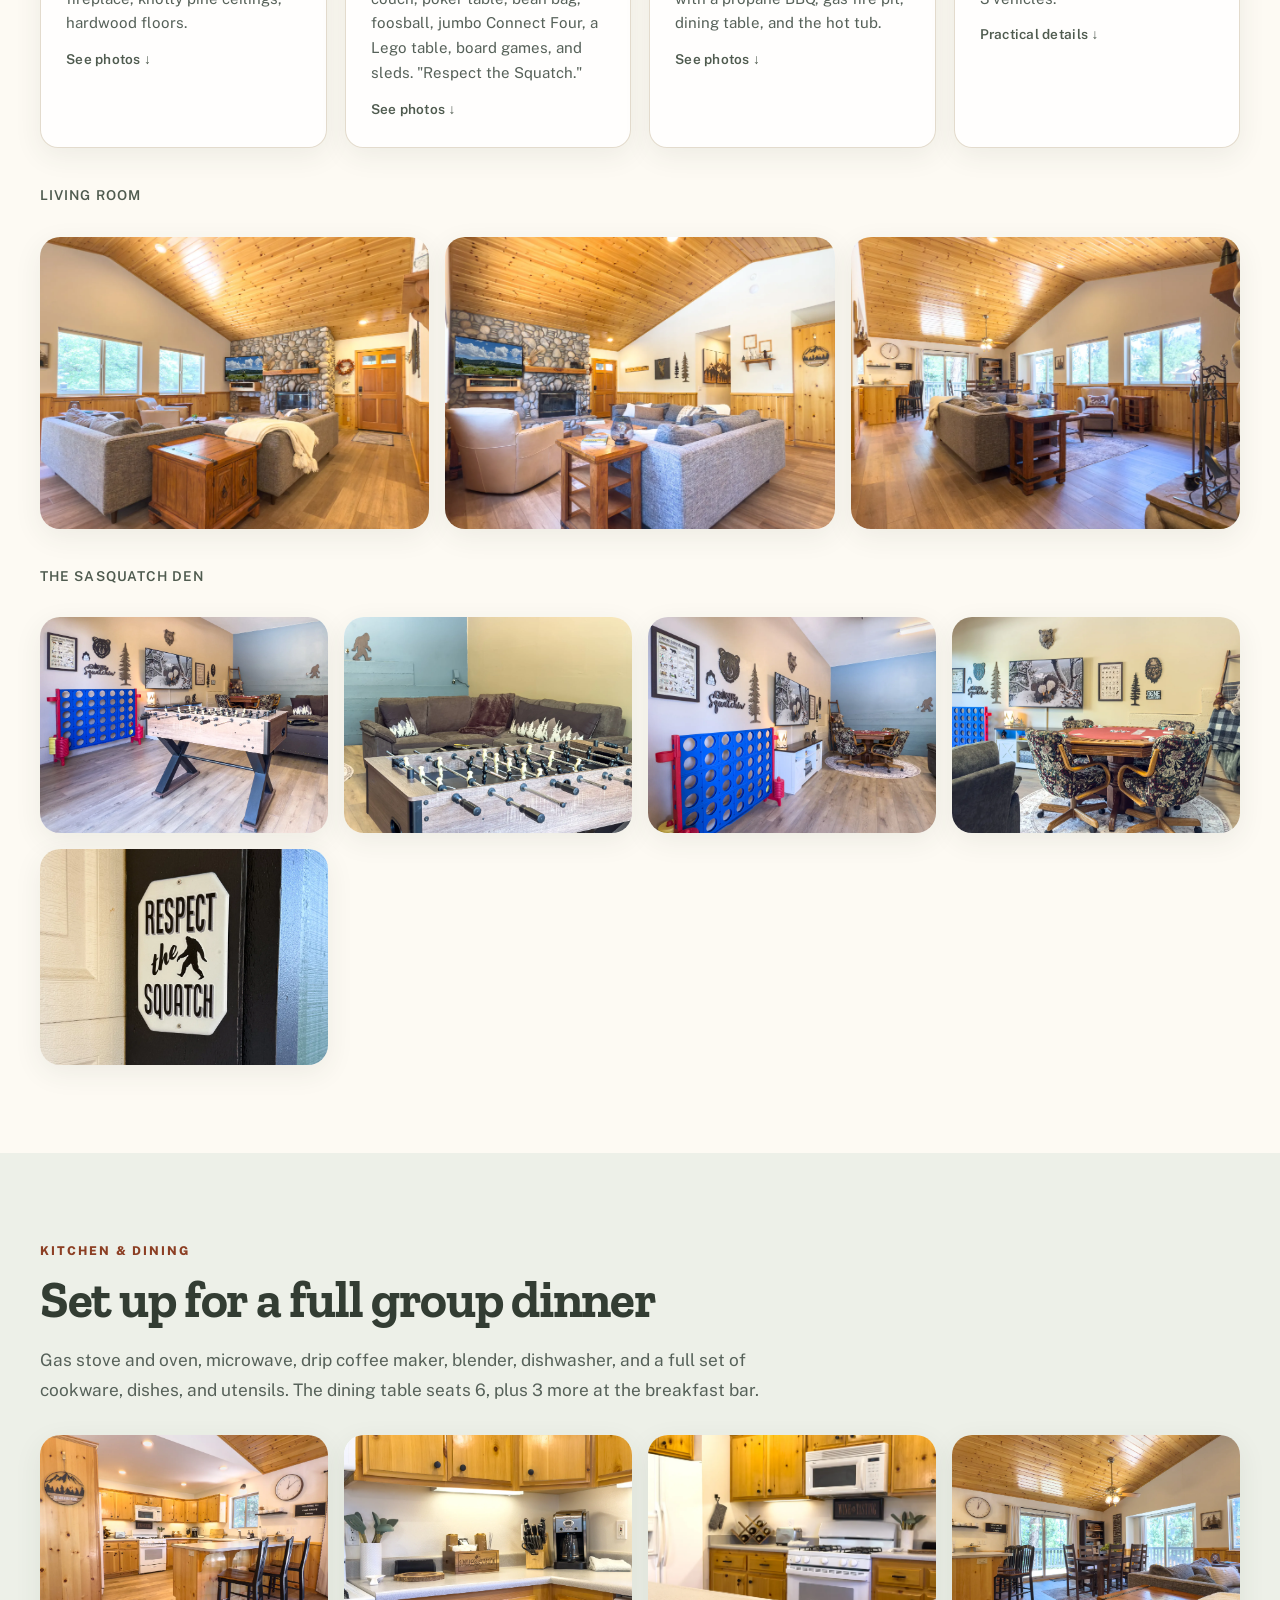
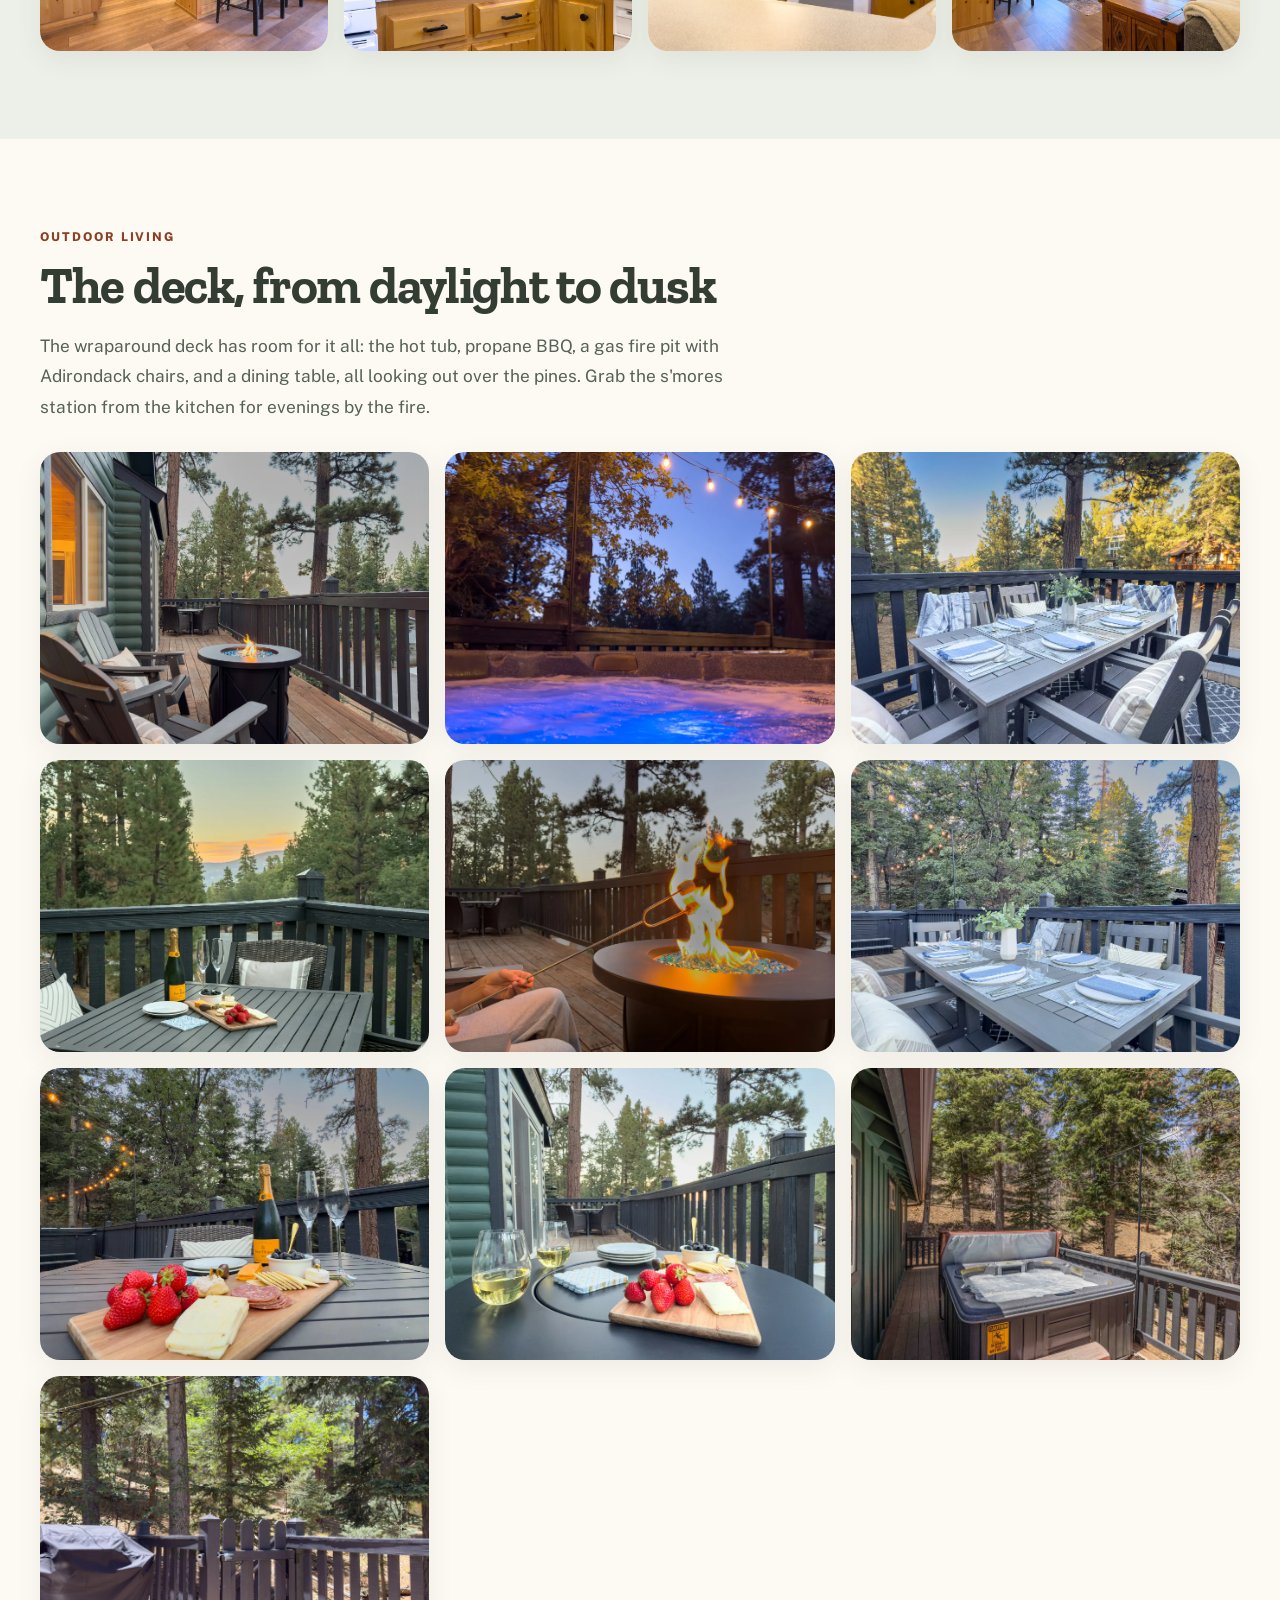
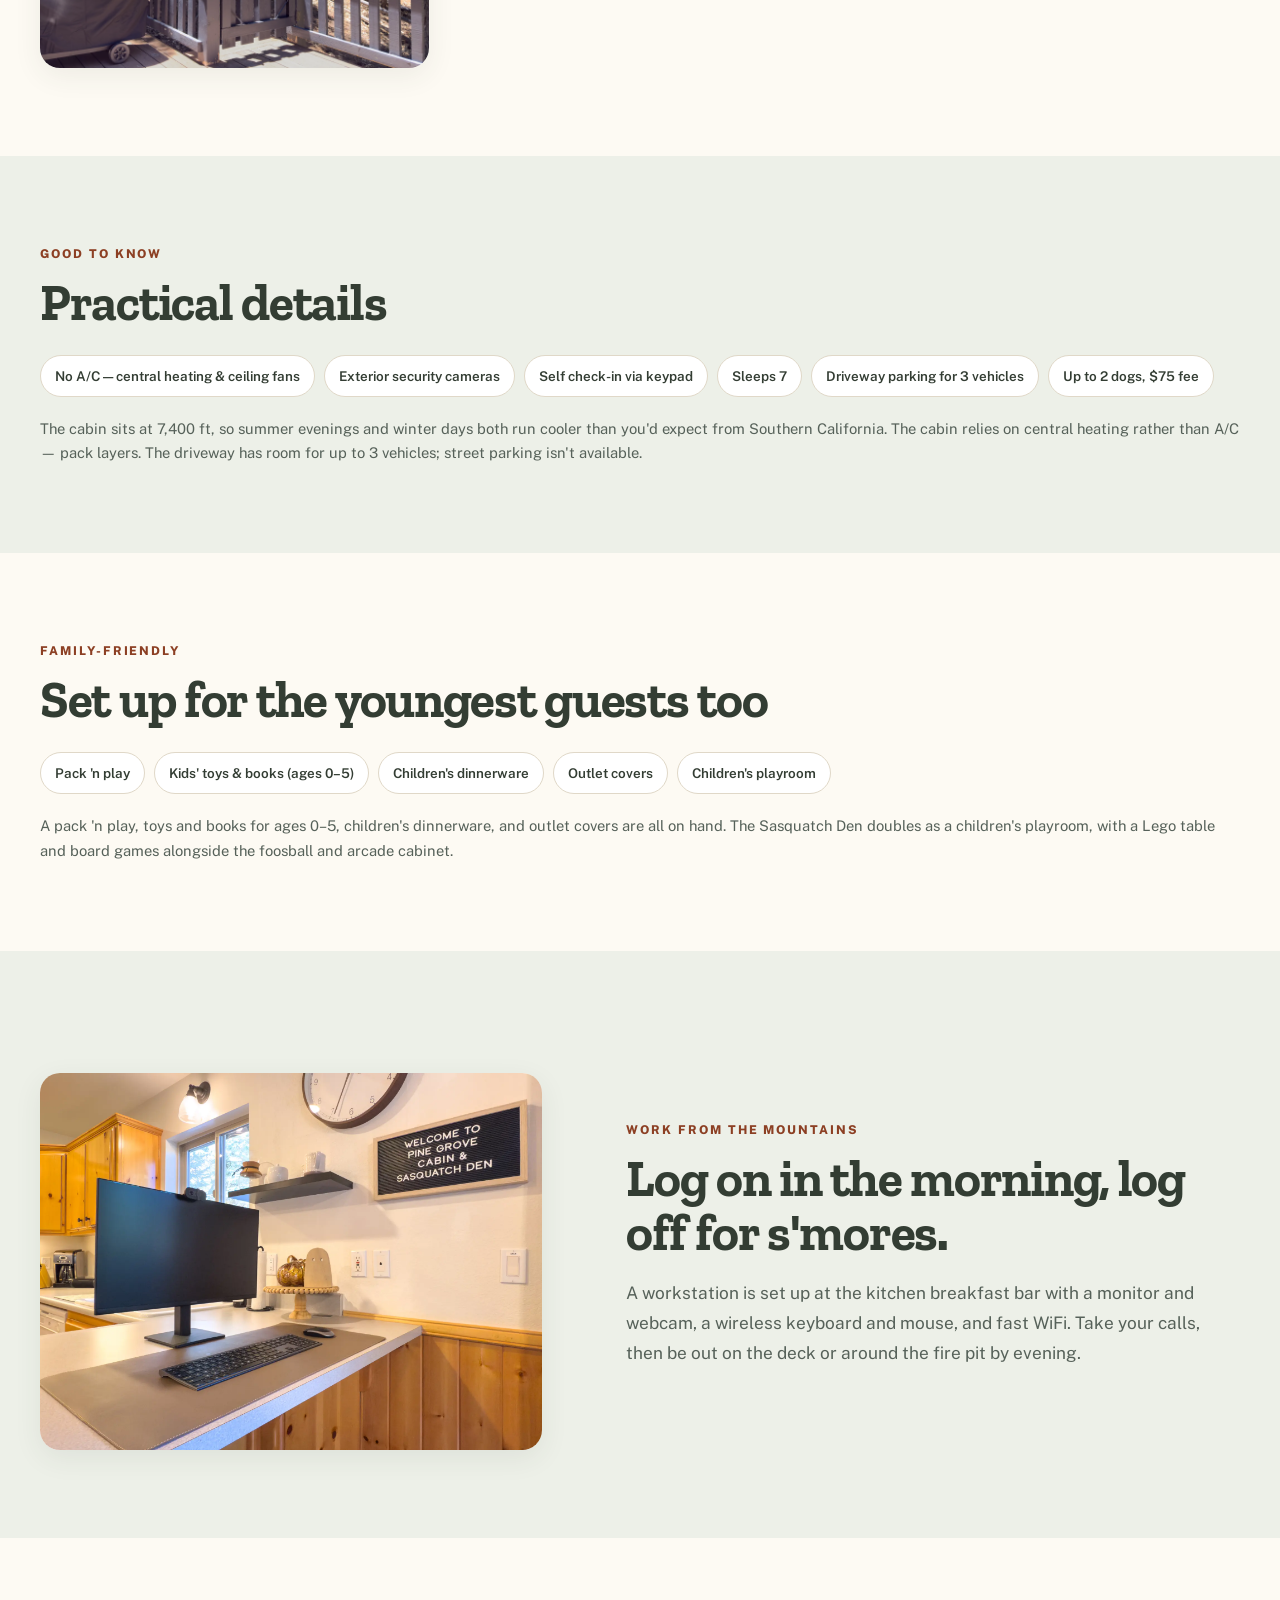
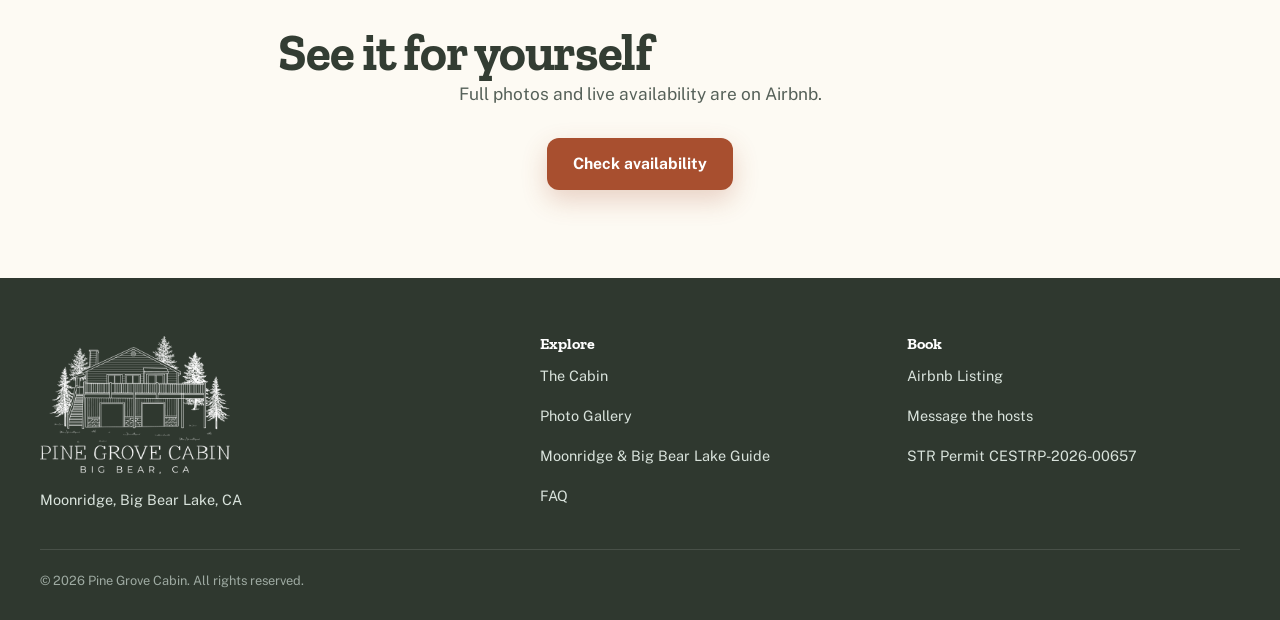
==== commit d4e386fc: "Add work-from-home workspace photo to cabin page, gallery, and home chips Co-Authored-By: Claude Son" ====
--- a/cabin.html
+++ b/cabin.html
@@ -283,6 +283,19 @@
   </div>
 </section>
 
+<section id="work-from-home" class="section-alt">
+  <div class="wrap feature-split">
+    <div class="photo-block">
+      <img src="img/workspace.webp" alt="Remote work setup at the kitchen breakfast bar at Pine Grove Cabin, with a monitor and webcam, wireless keyboard and mouse on a desk pad, beneath a letterboard sign reading Welcome to Pine Grove Cabin and Sasquatch Den" loading="lazy">
+    </div>
+    <div class="feature-copy">
+      <span class="eyebrow">Work from the mountains</span>
+      <h2>Log on in the morning, log off for s'mores.</h2>
+      <p class="lede">A workstation is set up at the kitchen breakfast bar with a monitor and webcam, a wireless keyboard and mouse, and fast WiFi. Take your calls, then be out on the deck or around the fire pit by evening.</p>
+    </div>
+  </div>
+</section>
+
 <section style="text-align:center;">
   <div class="wrap">
     <h2>See it for yourself</h2>
